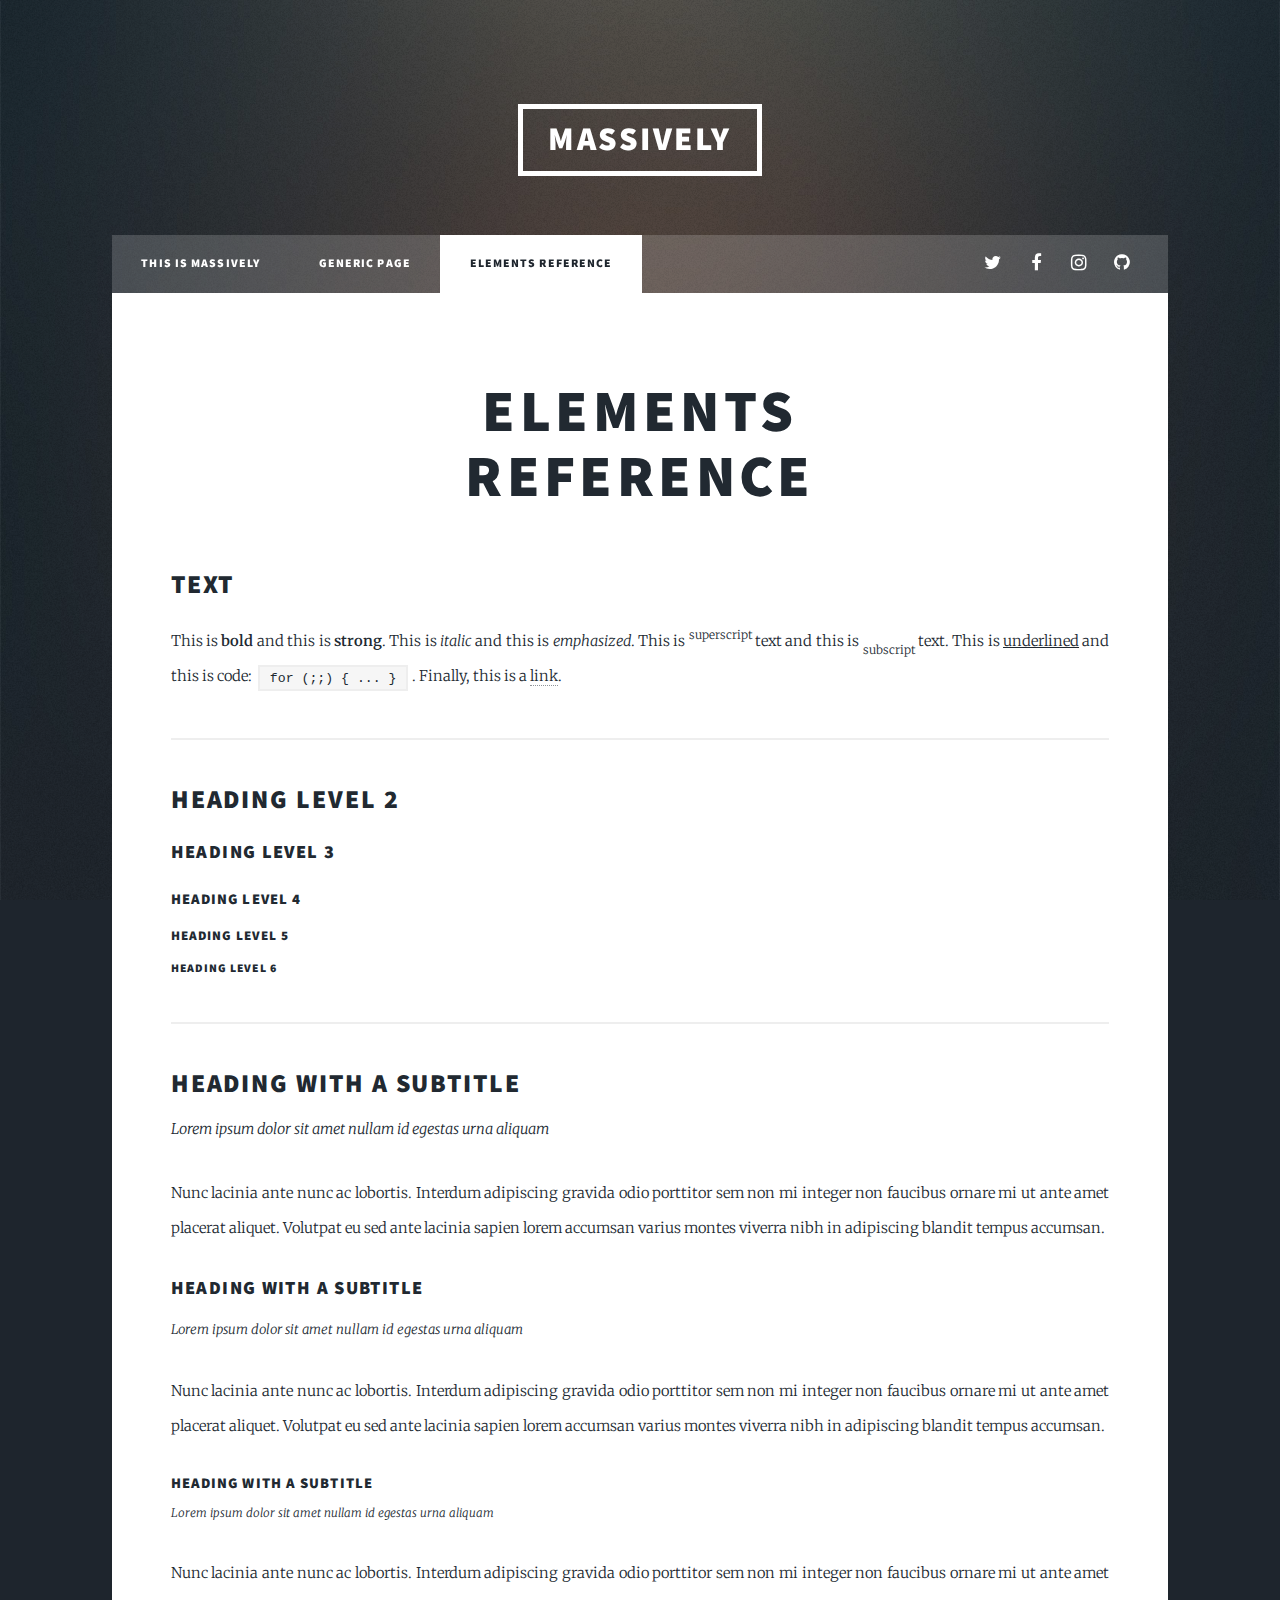
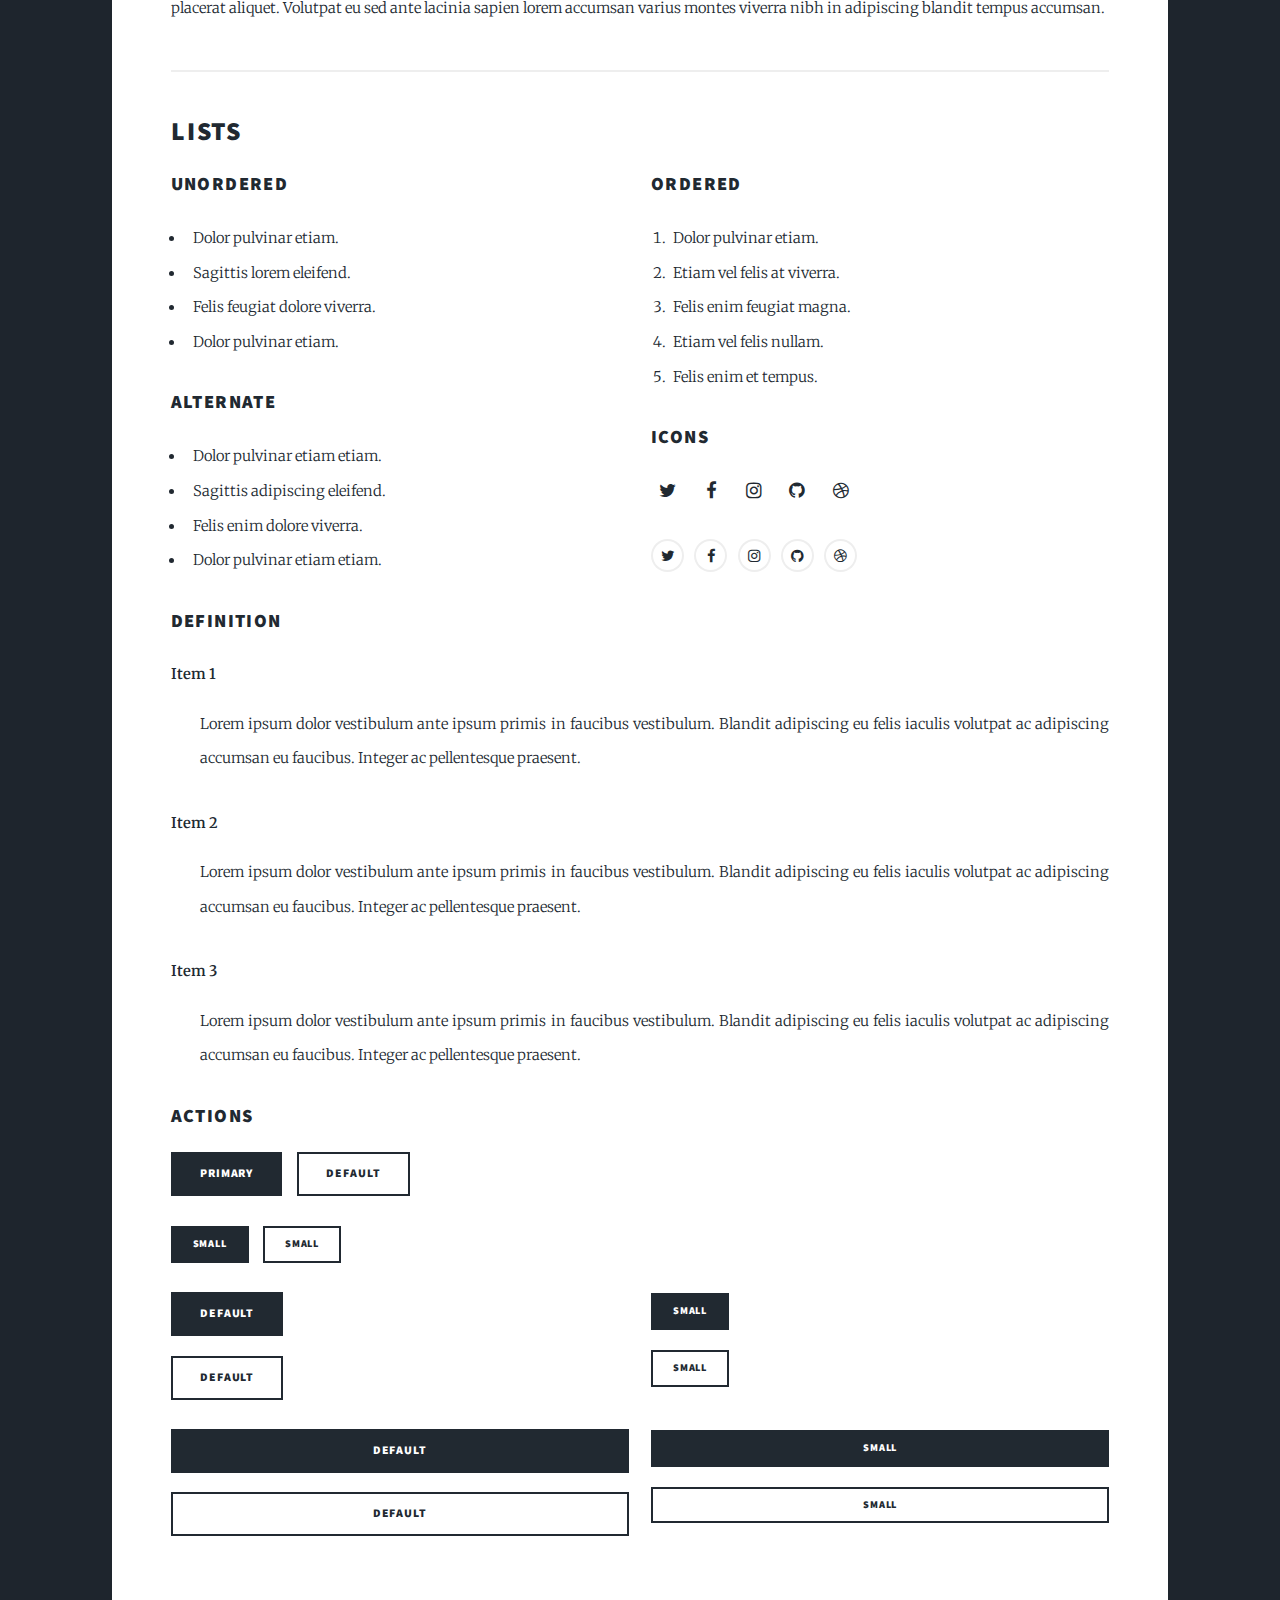
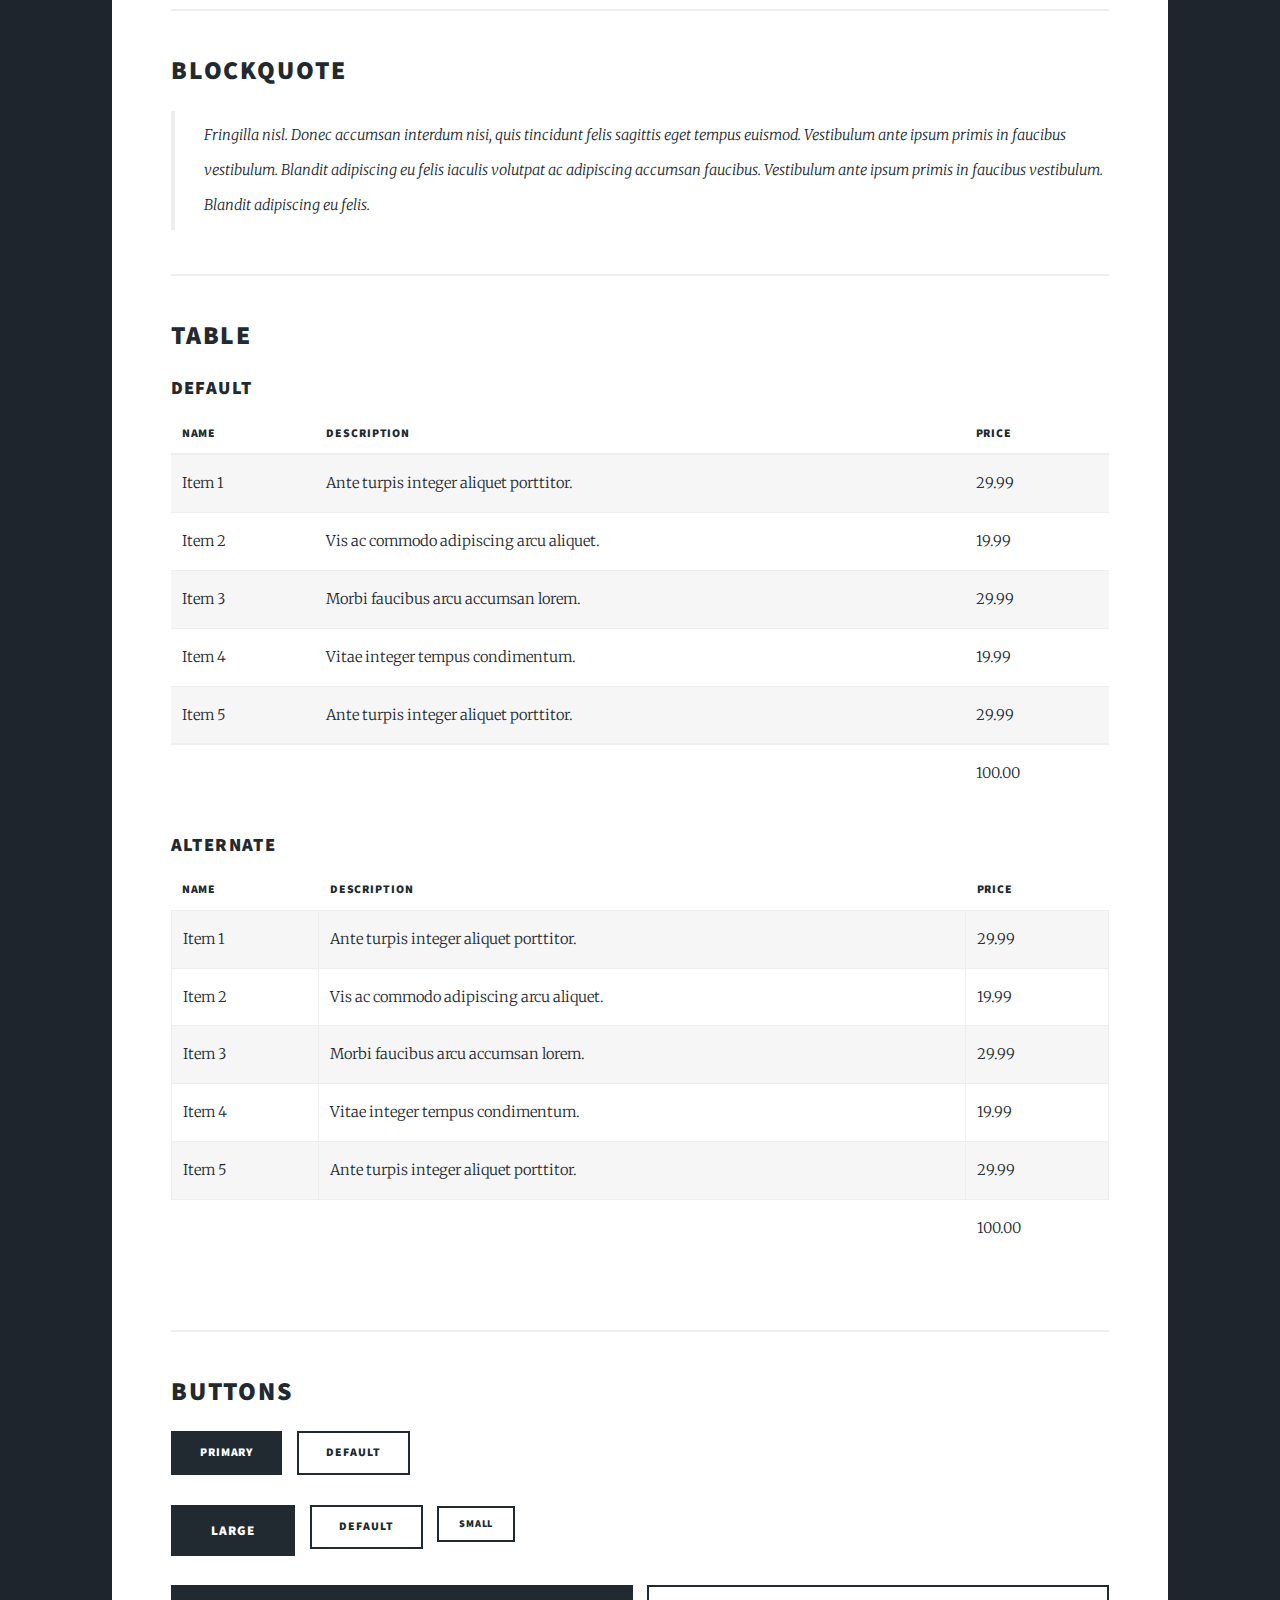
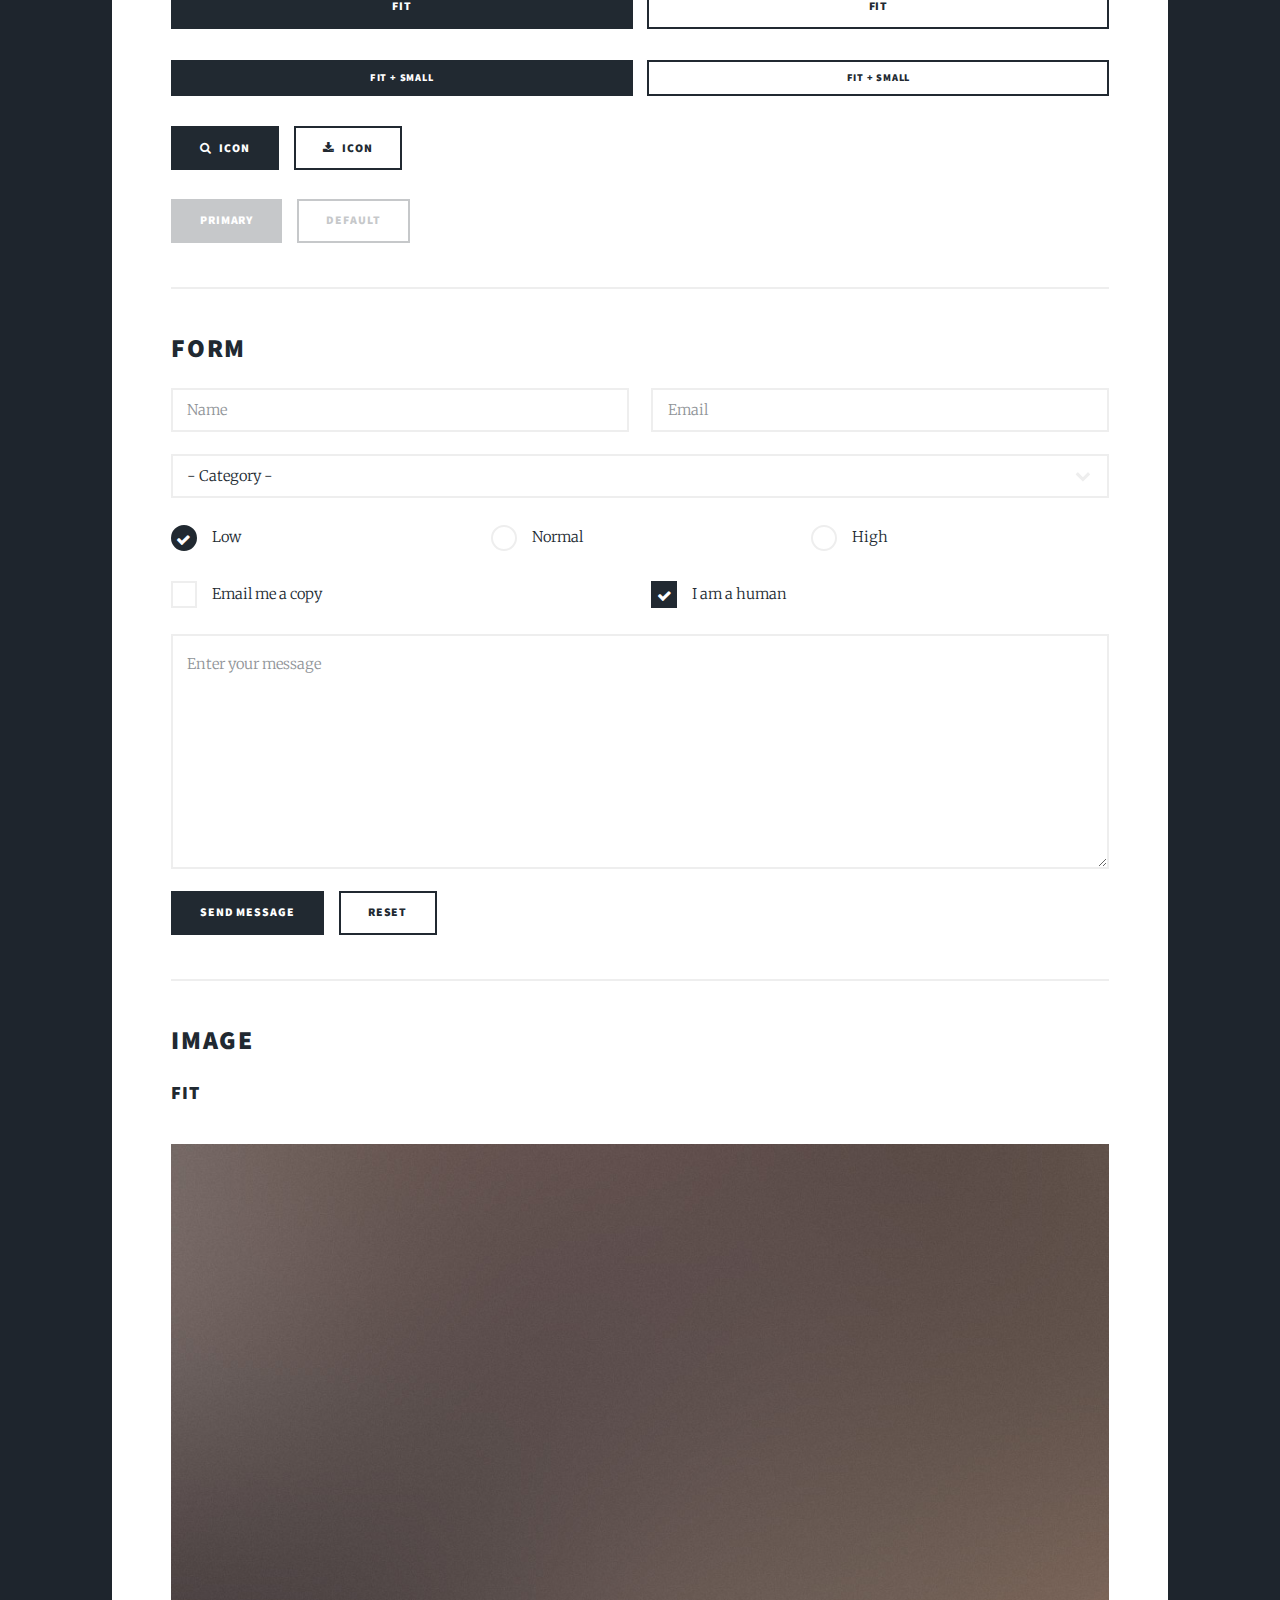
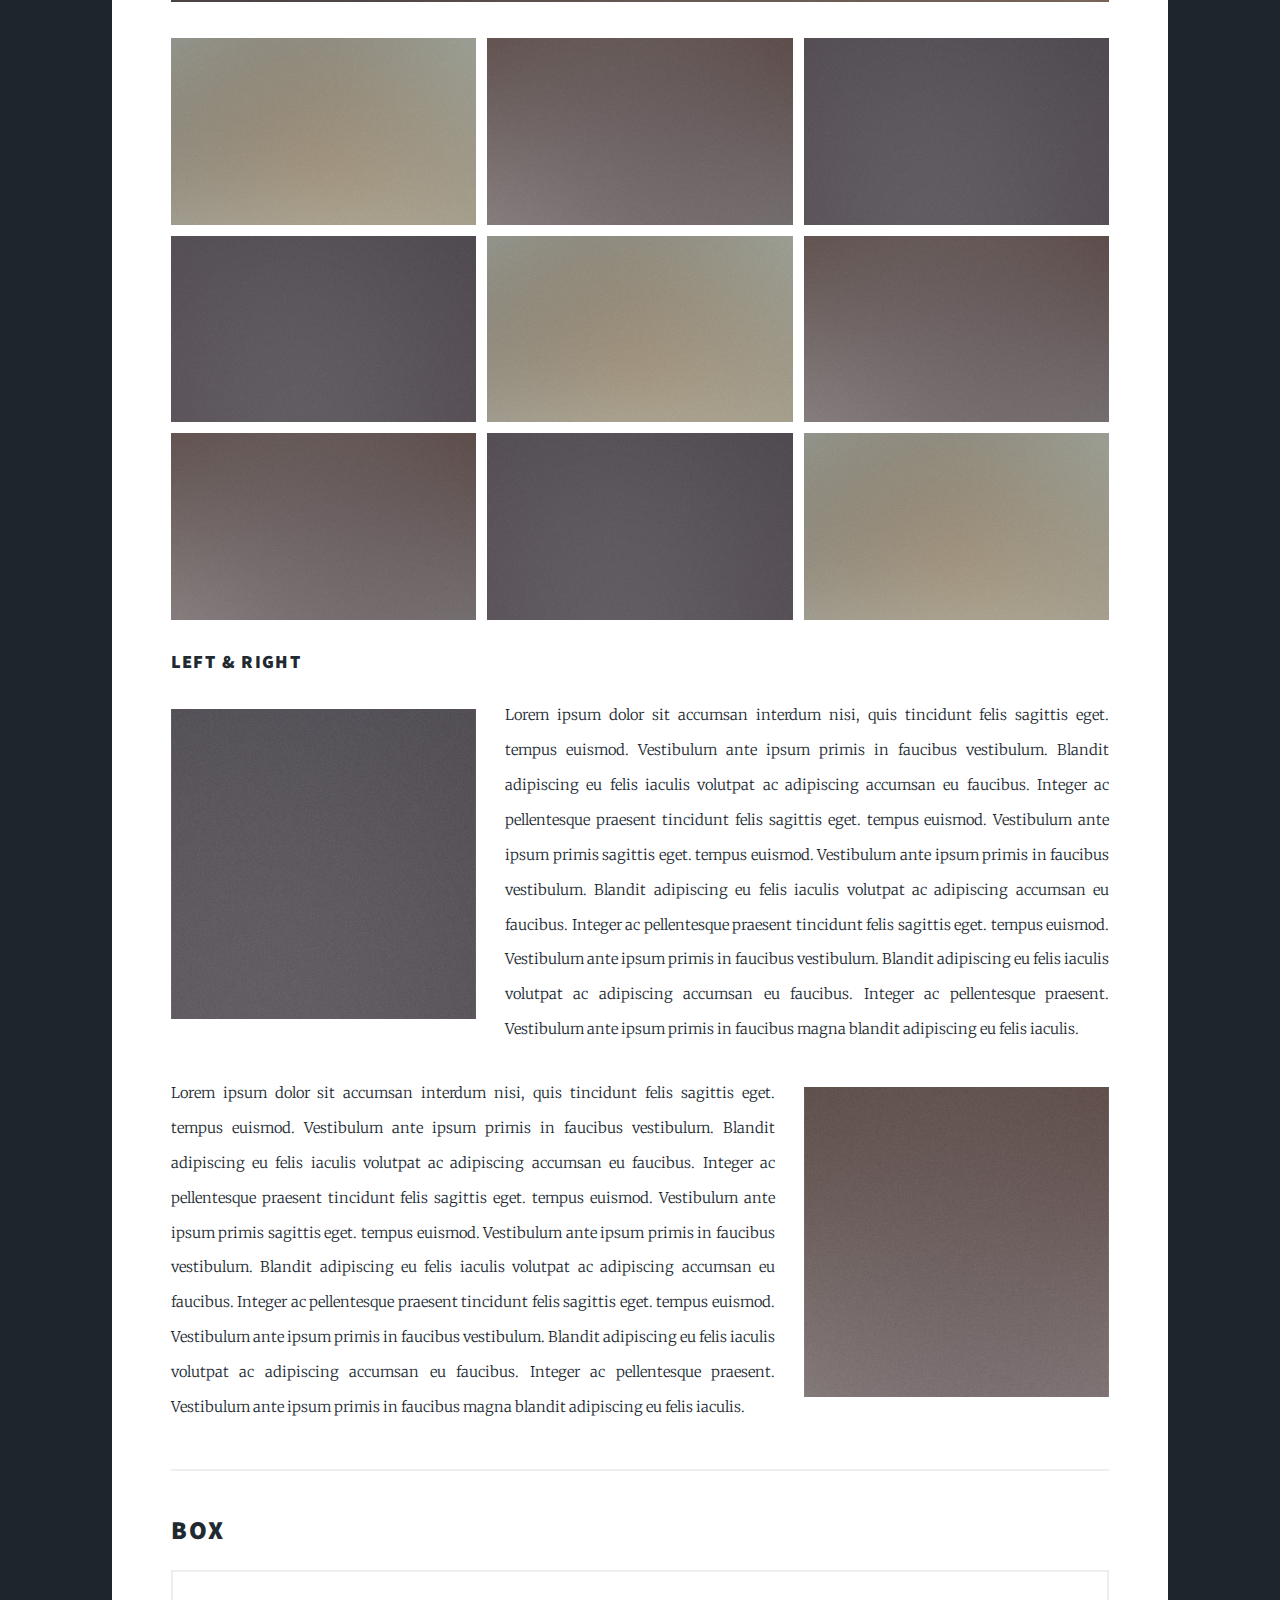
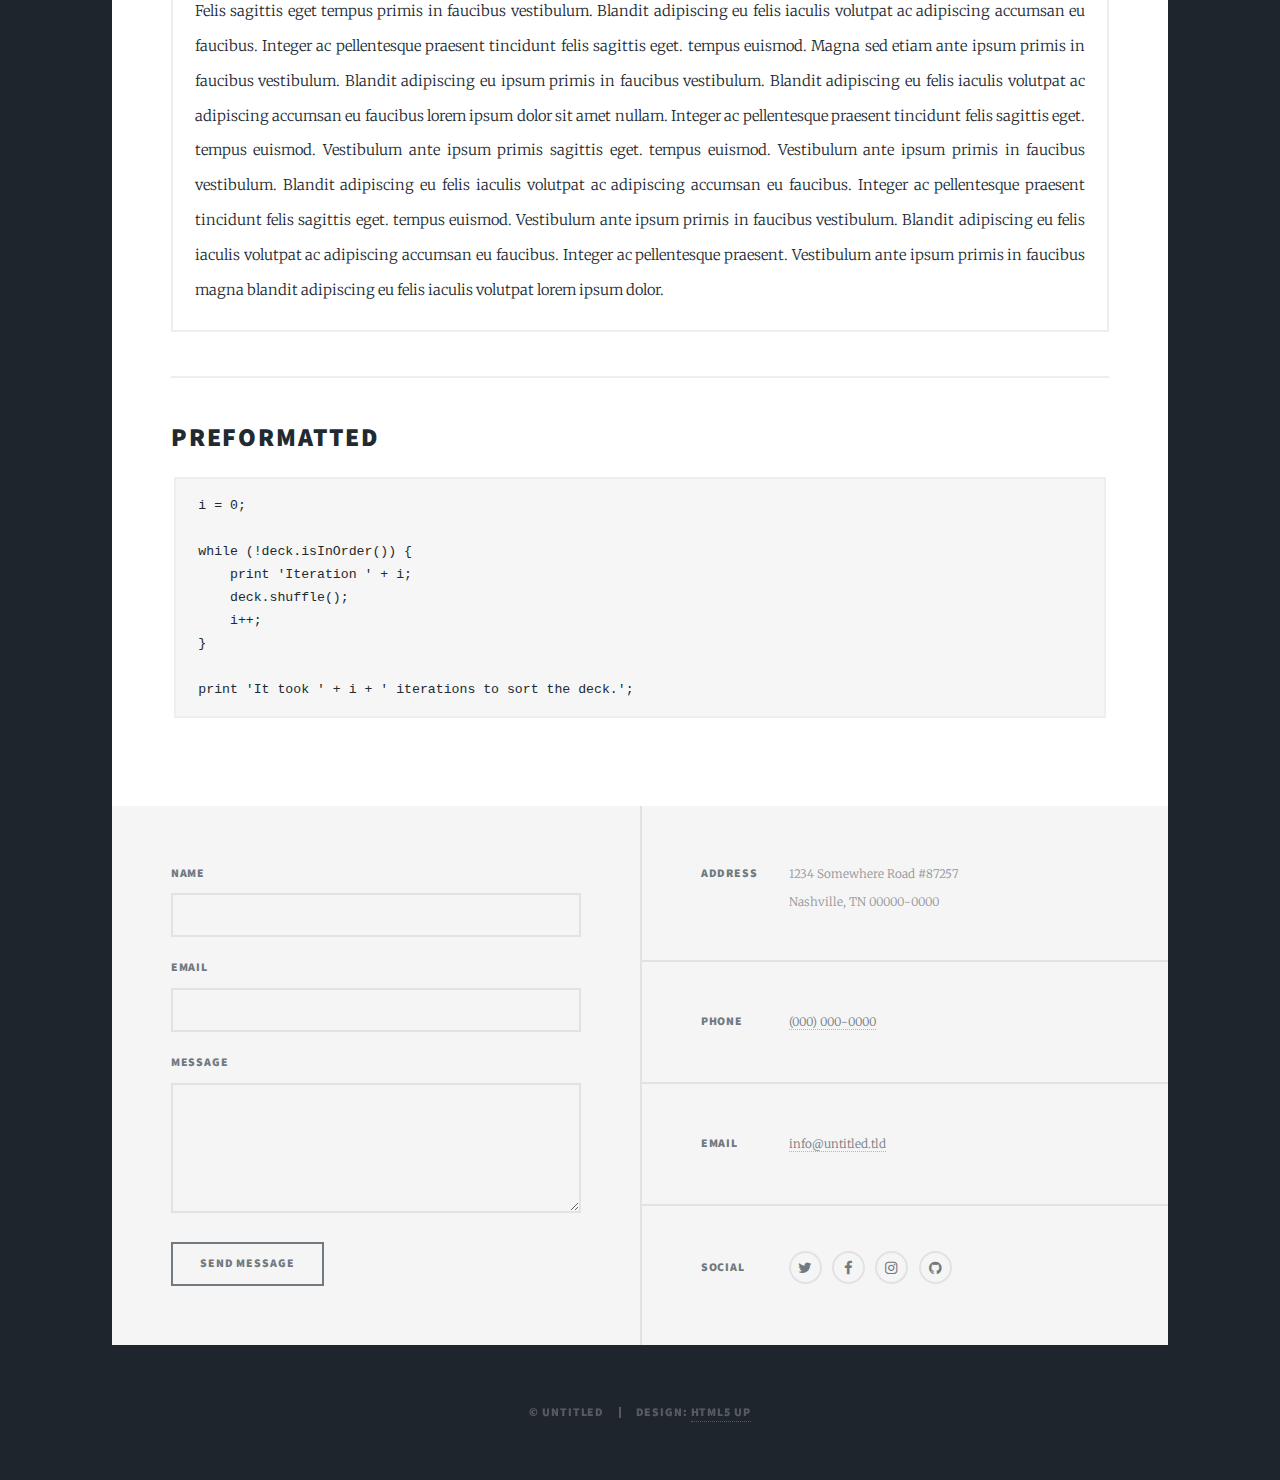
==== elements.html @ 52bbe1c1 "Update elements.html" ====
<!DOCTYPE HTML>
<!--
	Massively by HTML5 UP
	html5up.net | @ajlkn
	Free for personal and commercial use under the CCA 3.0 license (html5up.net/license)
-->
<html>
	<head>
		<title> ELizabeth Yang </title>
		<meta charset="utf-8" />
		<meta name="viewport" content="width=device-width, initial-scale=1, user-scalable=no" />
		<link rel="stylesheet" href="assets/css/main.css" />
		<noscript><link rel="stylesheet" href="assets/css/noscript.css" /></noscript>
	</head>
	<body class="is-preload">

		<!-- Wrapper -->
			<div id="wrapper">

				<!-- Header -->
					<header id="header">
						<a href="index.html" class="logo">Massively</a>
					</header>

				<!-- Nav -->
					<nav id="nav">
						<ul class="links">
							<li><a href="index.html">This is Massively</a></li>
							<li><a href="generic.html">Generic Page</a></li>
							<li class="active"><a href="elements.html">Elements Reference</a></li>
						</ul>
						<ul class="icons">
							<li><a href="#" class="icon fa-twitter"><span class="label">Twitter</span></a></li>
							<li><a href="#" class="icon fa-facebook"><span class="label">Facebook</span></a></li>
							<li><a href="#" class="icon fa-instagram"><span class="label">Instagram</span></a></li>
							<li><a href="#" class="icon fa-github"><span class="label">GitHub</span></a></li>
						</ul>
					</nav>

				<!-- Main -->
					<div id="main">

						<!-- Post -->
							<section class="post">
								<header class="major">
									<h1>Elements<br />
									Reference</h1>
								</header>

								<!-- Text stuff -->
									<h2>Text</h2>
									<p>This is <b>bold</b> and this is <strong>strong</strong>. This is <i>italic</i> and this is <em>emphasized</em>.
									This is <sup>superscript</sup> text and this is <sub>subscript</sub> text.
									This is <u>underlined</u> and this is code: <code>for (;;) { ... }</code>.
									Finally, this is a <a href="#">link</a>.</p>
									<hr />
									<h2>Heading Level 2</h2>
									<h3>Heading Level 3</h3>
									<h4>Heading Level 4</h4>
									<h5>Heading Level 5</h5>
									<h6>Heading Level 6</h6>
									<hr />
									<header>
										<h2>Heading with a Subtitle</h2>
										<p>Lorem ipsum dolor sit amet nullam id egestas urna aliquam</p>
									</header>
									<p>Nunc lacinia ante nunc ac lobortis. Interdum adipiscing gravida odio porttitor sem non mi integer non faucibus ornare mi ut ante amet placerat aliquet. Volutpat eu sed ante lacinia sapien lorem accumsan varius montes viverra nibh in adipiscing blandit tempus accumsan.</p>
									<header>
										<h3>Heading with a Subtitle</h3>
										<p>Lorem ipsum dolor sit amet nullam id egestas urna aliquam</p>
									</header>
									<p>Nunc lacinia ante nunc ac lobortis. Interdum adipiscing gravida odio porttitor sem non mi integer non faucibus ornare mi ut ante amet placerat aliquet. Volutpat eu sed ante lacinia sapien lorem accumsan varius montes viverra nibh in adipiscing blandit tempus accumsan.</p>
									<header>
										<h4>Heading with a Subtitle</h4>
										<p>Lorem ipsum dolor sit amet nullam id egestas urna aliquam</p>
									</header>
									<p>Nunc lacinia ante nunc ac lobortis. Interdum adipiscing gravida odio porttitor sem non mi integer non faucibus ornare mi ut ante amet placerat aliquet. Volutpat eu sed ante lacinia sapien lorem accumsan varius montes viverra nibh in adipiscing blandit tempus accumsan.</p>

									<hr />

								<!-- Lists -->
									<h2>Lists</h2>
									<div class="row">
										<div class="col-6 col-12-small">

											<h3>Unordered</h3>
											<ul>
												<li>Dolor pulvinar etiam.</li>
												<li>Sagittis lorem eleifend.</li>
												<li>Felis feugiat dolore viverra.</li>
												<li>Dolor pulvinar etiam.</li>
											</ul>

											<h3>Alternate</h3>
											<ul class="alt">
												<li>Dolor pulvinar etiam etiam.</li>
												<li>Sagittis adipiscing eleifend.</li>
												<li>Felis enim dolore viverra.</li>
												<li>Dolor pulvinar etiam etiam.</li>
											</ul>

										</div>
										<div class="col-6 col-12-small">

											<h3>Ordered</h3>
											<ol>
												<li>Dolor pulvinar etiam.</li>
												<li>Etiam vel felis at viverra.</li>
												<li>Felis enim feugiat magna.</li>
												<li>Etiam vel felis nullam.</li>
												<li>Felis enim et tempus.</li>
											</ol>

											<h3>Icons</h3>
											<ul class="icons">
												<li><a href="#" class="icon fa-twitter"><span class="label">Twitter</span></a></li>
												<li><a href="#" class="icon fa-facebook"><span class="label">Facebook</span></a></li>
												<li><a href="#" class="icon fa-instagram"><span class="label">Instagram</span></a></li>
												<li><a href="#" class="icon fa-github"><span class="label">Github</span></a></li>
												<li><a href="#" class="icon fa-dribbble"><span class="label">Dribbble</span></a></li>
											</ul>
											<ul class="icons alt">
												<li><a href="#" class="icon alt fa-twitter"><span class="label">Twitter</span></a></li>
												<li><a href="#" class="icon alt fa-facebook"><span class="label">Facebook</span></a></li>
												<li><a href="#" class="icon alt fa-instagram"><span class="label">Instagram</span></a></li>
												<li><a href="#" class="icon alt fa-github"><span class="label">Github</span></a></li>
												<li><a href="#" class="icon alt fa-dribbble"><span class="label">Dribbble</span></a></li>
											</ul>

										</div>
									</div>
									<h3>Definition</h3>
									<dl>
										<dt>Item 1</dt>
										<dd>
											<p>Lorem ipsum dolor vestibulum ante ipsum primis in faucibus vestibulum. Blandit adipiscing eu felis iaculis volutpat ac adipiscing accumsan eu faucibus. Integer ac pellentesque praesent.</p>
										</dd>
										<dt>Item 2</dt>
										<dd>
											<p>Lorem ipsum dolor vestibulum ante ipsum primis in faucibus vestibulum. Blandit adipiscing eu felis iaculis volutpat ac adipiscing accumsan eu faucibus. Integer ac pellentesque praesent.</p>
										</dd>
										<dt>Item 3</dt>
										<dd>
											<p>Lorem ipsum dolor vestibulum ante ipsum primis in faucibus vestibulum. Blandit adipiscing eu felis iaculis volutpat ac adipiscing accumsan eu faucibus. Integer ac pellentesque praesent.</p>
										</dd>
									</dl>

									<h3>Actions</h3>
									<ul class="actions">
										<li><a href="#" class="button primary">Primary</a></li>
										<li><a href="#" class="button">Default</a></li>
									</ul>
									<ul class="actions small">
										<li><a href="#" class="button primary small">Small</a></li>
										<li><a href="#" class="button small">Small</a></li>
									</ul>
									<div class="row">
										<div class="col-6 col-12-small">
											<ul class="actions stacked">
												<li><a href="#" class="button primary">Default</a></li>
												<li><a href="#" class="button">Default</a></li>
											</ul>
										</div>
										<div class="col-6 col-12-small">
											<ul class="actions stacked">
												<li><a href="#" class="button primary small">Small</a></li>
												<li><a href="#" class="button small">Small</a></li>
											</ul>
										</div>
									</div>
									<div class="row">
										<div class="col-6 col-12-small">
											<ul class="actions stacked">
												<li><a href="#" class="button primary fit">Default</a></li>
												<li><a href="#" class="button fit">Default</a></li>
											</ul>
										</div>
										<div class="col-6 col-12-small">
											<ul class="actions stacked">
												<li><a href="#" class="button primary small fit">Small</a></li>
												<li><a href="#" class="button small fit">Small</a></li>
											</ul>
										</div>
									</div>

									<hr />

								<!-- Blockquote -->
									<h2>Blockquote</h2>
									<blockquote>Fringilla nisl. Donec accumsan interdum nisi, quis tincidunt felis sagittis eget tempus euismod. Vestibulum ante ipsum primis in faucibus vestibulum. Blandit adipiscing eu felis iaculis volutpat ac adipiscing accumsan faucibus. Vestibulum ante ipsum primis in faucibus vestibulum. Blandit adipiscing eu felis.</blockquote>

									<hr />

								<!-- Table -->
									<h2>Table</h2>

									<h3>Default</h3>
									<div class="table-wrapper">
										<table>
											<thead>
												<tr>
													<th>Name</th>
													<th>Description</th>
													<th>Price</th>
												</tr>
											</thead>
											<tbody>
												<tr>
													<td>Item 1</td>
													<td>Ante turpis integer aliquet porttitor.</td>
													<td>29.99</td>
												</tr>
												<tr>
													<td>Item 2</td>
													<td>Vis ac commodo adipiscing arcu aliquet.</td>
													<td>19.99</td>
												</tr>
												<tr>
													<td>Item 3</td>
													<td> Morbi faucibus arcu accumsan lorem.</td>
													<td>29.99</td>
												</tr>
												<tr>
													<td>Item 4</td>
													<td>Vitae integer tempus condimentum.</td>
													<td>19.99</td>
												</tr>
												<tr>
													<td>Item 5</td>
													<td>Ante turpis integer aliquet porttitor.</td>
													<td>29.99</td>
												</tr>
											</tbody>
											<tfoot>
												<tr>
													<td colspan="2"></td>
													<td>100.00</td>
												</tr>
											</tfoot>
										</table>
									</div>

									<h3>Alternate</h3>
									<div class="table-wrapper">
										<table class="alt">
											<thead>
												<tr>
													<th>Name</th>
													<th>Description</th>
													<th>Price</th>
												</tr>
											</thead>
											<tbody>
												<tr>
													<td>Item 1</td>
													<td>Ante turpis integer aliquet porttitor.</td>
													<td>29.99</td>
												</tr>
												<tr>
													<td>Item 2</td>
													<td>Vis ac commodo adipiscing arcu aliquet.</td>
													<td>19.99</td>
												</tr>
												<tr>
													<td>Item 3</td>
													<td> Morbi faucibus arcu accumsan lorem.</td>
													<td>29.99</td>
												</tr>
												<tr>
													<td>Item 4</td>
													<td>Vitae integer tempus condimentum.</td>
													<td>19.99</td>
												</tr>
												<tr>
													<td>Item 5</td>
													<td>Ante turpis integer aliquet porttitor.</td>
													<td>29.99</td>
												</tr>
											</tbody>
											<tfoot>
												<tr>
													<td colspan="2"></td>
													<td>100.00</td>
												</tr>
											</tfoot>
										</table>
									</div>

									<hr />

								<!-- Buttons -->
									<h2>Buttons</h2>
									<ul class="actions">
										<li><a href="#" class="button primary">Primary</a></li>
										<li><a href="#" class="button">Default</a></li>
									</ul>
									<ul class="actions">
										<li><a href="#" class="button primary large">Large</a></li>
										<li><a href="#" class="button">Default</a></li>
										<li><a href="#" class="button small">Small</a></li>
									</ul>
									<ul class="actions fit">
										<li><a href="#" class="button primary fit">Fit</a></li>
										<li><a href="#" class="button fit">Fit</a></li>
									</ul>
									<ul class="actions fit small">
										<li><a href="#" class="button primary fit small">Fit + Small</a></li>
										<li><a href="#" class="button fit small">Fit + Small</a></li>
									</ul>
									<ul class="actions">
										<li><a href="#" class="button primary icon fa-search">Icon</a></li>
										<li><a href="#" class="button icon fa-download">Icon</a></li>
									</ul>
									<ul class="actions">
										<li><span class="button primary disabled">Primary</span></li>
										<li><span class="button disabled">Default</span></li>
									</ul>

									<hr />

								<!-- Form -->
									<h2>Form</h2>

									<form method="post" action="#">
										<div class="row gtr-uniform">
											<div class="col-6 col-12-xsmall">
												<input type="text" name="demo-name" id="demo-name" value="" placeholder="Name" />
											</div>
											<div class="col-6 col-12-xsmall">
												<input type="email" name="demo-email" id="demo-email" value="" placeholder="Email" />
											</div>
											<!-- Break -->
											<div class="col-12">
												<select name="demo-category" id="demo-category">
													<option value="">- Category -</option>
													<option value="1">Manufacturing</option>
													<option value="1">Shipping</option>
													<option value="1">Administration</option>
													<option value="1">Human Resources</option>
												</select>
											</div>
											<!-- Break -->
											<div class="col-4 col-12-small">
												<input type="radio" id="demo-priority-low" name="demo-priority" checked>
												<label for="demo-priority-low">Low</label>
											</div>
											<div class="col-4 col-12-small">
												<input type="radio" id="demo-priority-normal" name="demo-priority">
												<label for="demo-priority-normal">Normal</label>
											</div>
											<div class="col-4 col-12-small">
												<input type="radio" id="demo-priority-high" name="demo-priority">
												<label for="demo-priority-high">High</label>
											</div>
											<!-- Break -->
											<div class="col-6 col-12-small">
												<input type="checkbox" id="demo-copy" name="demo-copy">
												<label for="demo-copy">Email me a copy</label>
											</div>
											<div class="col-6 col-12-small">
												<input type="checkbox" id="demo-human" name="demo-human" checked>
												<label for="demo-human">I am a human</label>
											</div>
											<!-- Break -->
											<div class="col-12">
												<textarea name="demo-message" id="demo-message" placeholder="Enter your message" rows="6"></textarea>
											</div>
											<!-- Break -->
											<div class="col-12">
												<ul class="actions">
													<li><input type="submit" value="Send Message" class="primary" /></li>
													<li><input type="reset" value="Reset" /></li>
												</ul>
											</div>
										</div>
									</form>

									<hr />

								<!-- Image -->
									<h2>Image</h2>

									<h3>Fit</h3>
									<span class="image fit"><img src="images/pic01.jpg" alt="" /></span>
									<div class="box alt">
										<div class="row gtr-50 gtr-uniform">
											<div class="col-4"><span class="image fit"><img src="images/pic02.jpg" alt="" /></span></div>
											<div class="col-4"><span class="image fit"><img src="images/pic03.jpg" alt="" /></span></div>
											<div class="col-4"><span class="image fit"><img src="images/pic04.jpg" alt="" /></span></div>
											<!-- Break -->
											<div class="col-4"><span class="image fit"><img src="images/pic04.jpg" alt="" /></span></div>
											<div class="col-4"><span class="image fit"><img src="images/pic02.jpg" alt="" /></span></div>
											<div class="col-4"><span class="image fit"><img src="images/pic03.jpg" alt="" /></span></div>
											<!-- Break -->
											<div class="col-4"><span class="image fit"><img src="images/pic03.jpg" alt="" /></span></div>
											<div class="col-4"><span class="image fit"><img src="images/pic04.jpg" alt="" /></span></div>
											<div class="col-4"><span class="image fit"><img src="images/pic02.jpg" alt="" /></span></div>
										</div>
									</div>

									<h3>Left &amp; Right</h3>
									<p><span class="image left"><img src="images/pic08.jpg" alt="" /></span>Lorem ipsum dolor sit accumsan interdum nisi, quis tincidunt felis sagittis eget. tempus euismod. Vestibulum ante ipsum primis in faucibus vestibulum. Blandit adipiscing eu felis iaculis volutpat ac adipiscing accumsan eu faucibus. Integer ac pellentesque praesent tincidunt felis sagittis eget. tempus euismod. Vestibulum ante ipsum primis sagittis eget. tempus euismod. Vestibulum ante ipsum primis in faucibus vestibulum. Blandit adipiscing eu felis iaculis volutpat ac adipiscing accumsan eu faucibus. Integer ac pellentesque praesent tincidunt felis sagittis eget. tempus euismod. Vestibulum ante ipsum primis in faucibus vestibulum. Blandit adipiscing eu felis iaculis volutpat ac adipiscing accumsan eu faucibus. Integer ac pellentesque praesent. Vestibulum ante ipsum primis in faucibus magna blandit adipiscing eu felis iaculis.</p>
									<p><span class="image right"><img src="images/pic09.jpg" alt="" /></span>Lorem ipsum dolor sit accumsan interdum nisi, quis tincidunt felis sagittis eget. tempus euismod. Vestibulum ante ipsum primis in faucibus vestibulum. Blandit adipiscing eu felis iaculis volutpat ac adipiscing accumsan eu faucibus. Integer ac pellentesque praesent tincidunt felis sagittis eget. tempus euismod. Vestibulum ante ipsum primis sagittis eget. tempus euismod. Vestibulum ante ipsum primis in faucibus vestibulum. Blandit adipiscing eu felis iaculis volutpat ac adipiscing accumsan eu faucibus. Integer ac pellentesque praesent tincidunt felis sagittis eget. tempus euismod. Vestibulum ante ipsum primis in faucibus vestibulum. Blandit adipiscing eu felis iaculis volutpat ac adipiscing accumsan eu faucibus. Integer ac pellentesque praesent. Vestibulum ante ipsum primis in faucibus magna blandit adipiscing eu felis iaculis.</p>

									<hr />

								<!-- Box -->
									<h2>Box</h2>
									<div class="box">
										<p>Felis sagittis eget tempus primis in faucibus vestibulum. Blandit adipiscing eu felis iaculis volutpat ac adipiscing accumsan eu faucibus. Integer ac pellentesque praesent tincidunt felis sagittis eget. tempus euismod. Magna sed etiam ante ipsum primis in faucibus vestibulum. Blandit adipiscing eu ipsum primis in faucibus vestibulum. Blandit adipiscing eu felis iaculis volutpat ac adipiscing accumsan eu faucibus lorem ipsum dolor sit amet nullam. Integer ac pellentesque praesent tincidunt felis sagittis eget. tempus euismod. Vestibulum ante ipsum primis sagittis eget. tempus euismod. Vestibulum ante ipsum primis in faucibus vestibulum. Blandit adipiscing eu felis iaculis volutpat ac adipiscing accumsan eu faucibus. Integer ac pellentesque praesent tincidunt felis sagittis eget. tempus euismod. Vestibulum ante ipsum primis in faucibus vestibulum. Blandit adipiscing eu felis iaculis volutpat ac adipiscing accumsan eu faucibus. Integer ac pellentesque praesent. Vestibulum ante ipsum primis in faucibus magna blandit adipiscing eu felis iaculis volutpat lorem ipsum dolor.</p>
									</div>

									<hr />

								<!-- Preformatted Code -->
									<h2>Preformatted</h2>
									<pre><code>i = 0;

while (!deck.isInOrder()) {
    print 'Iteration ' + i;
    deck.shuffle();
    i++;
}

print 'It took ' + i + ' iterations to sort the deck.';
</code></pre>

							</section>

					</div>

				<!-- Footer -->
					<footer id="footer">
						<section>
							<form method="post" action="#">
								<div class="fields">
									<div class="field">
										<label for="name">Name</label>
										<input type="text" name="name" id="name" />
									</div>
									<div class="field">
										<label for="email">Email</label>
										<input type="text" name="email" id="email" />
									</div>
									<div class="field">
										<label for="message">Message</label>
										<textarea name="message" id="message" rows="3"></textarea>
									</div>
								</div>
								<ul class="actions">
									<li><input type="submit" value="Send Message" /></li>
								</ul>
							</form>
						</section>
						<section class="split contact">
							<section class="alt">
								<h3>Address</h3>
								<p>1234 Somewhere Road #87257<br />
								Nashville, TN 00000-0000</p>
							</section>
							<section>
								<h3>Phone</h3>
								<p><a href="#">(000) 000-0000</a></p>
							</section>
							<section>
								<h3>Email</h3>
								<p><a href="#">info@untitled.tld</a></p>
							</section>
							<section>
								<h3>Social</h3>
								<ul class="icons alt">
									<li><a href="#" class="icon alt fa-twitter"><span class="label">Twitter</span></a></li>
									<li><a href="#" class="icon alt fa-facebook"><span class="label">Facebook</span></a></li>
									<li><a href="#" class="icon alt fa-instagram"><span class="label">Instagram</span></a></li>
									<li><a href="#" class="icon alt fa-github"><span class="label">GitHub</span></a></li>
								</ul>
							</section>
						</section>
					</footer>

				<!-- Copyright -->
					<div id="copyright">
						<ul><li>&copy; Untitled</li><li>Design: <a href="https://html5up.net">HTML5 UP</a></li></ul>
					</div>

			</div>

		<!-- Scripts -->
			<script src="assets/js/jquery.min.js"></script>
			<script src="assets/js/jquery.scrollex.min.js"></script>
			<script src="assets/js/jquery.scrolly.min.js"></script>
			<script src="assets/js/browser.min.js"></script>
			<script src="assets/js/breakpoints.min.js"></script>
			<script src="assets/js/util.js"></script>
			<script src="assets/js/main.js"></script>

	</body>
</html>
---- assets/css/main.css ----
@import url(font-awesome.min.css);
@import url("https://fonts.googleapis.com/css?family=Merriweather:300,700,300italic,700italic|Source+Sans+Pro:900");

/*
	Massively by HTML5 UP
	html5up.net | @ajlkn
	Free for personal and commercial use under the CCA 3.0 license (html5up.net/license)
*/

html, body, div, span, applet, object,
iframe, h1, h2, h3, h4, h5, h6, p, blockquote,
pre, a, abbr, acronym, address, big, cite,
code, del, dfn, em, img, ins, kbd, q, s, samp,
small, strike, strong, sub, sup, tt, var, b,
u, i, center, dl, dt, dd, ol, ul, li, fieldset,
form, label, legend, table, caption, tbody,
tfoot, thead, tr, th, td, article, aside,
canvas, details, embed, figure, figcaption,
footer, header, hgroup, menu, nav, output, ruby,
section, summary, time, mark, audio, video {
	margin: 0;
	padding: 0;
	border: 0;
	font-size: 100%;
	font: inherit;
	vertical-align: baseline;}

article, aside, details, figcaption, figure,
footer, header, hgroup, menu, nav, section {
	display: block;}

body {
	line-height: 1;
}

ol, ul {
	list-style: none;
}

blockquote, q {
	quotes: none;
}

	blockquote:before, blockquote:after, q:before, q:after {
		content: '';
		content: none;
	}

table {
	border-collapse: collapse;
	border-spacing: 0;
}

body {
	-webkit-text-size-adjust: none;
}

mark {
	background-color: transparent;
	color: inherit;
}

input::-moz-focus-inner {
	border: 0;
	padding: 0;
}

input, select, textarea {
	-moz-appearance: none;
	-webkit-appearance: none;
	-ms-appearance: none;
	appearance: none;
}

/* Basic */

	@-ms-viewport {
		width: device-width;
	}

	body {
		-ms-overflow-style: scrollbar;
	}

	@media screen and (max-width: 480px) {

		html, body {
			min-width: 320px;
		}

	}

	html {
		box-sizing: border-box;
	}

	*, *:before, *:after {
		box-sizing: inherit;
	}

	body {
		background-color: #1e252d;
	}

		body.is-preload *, body.is-preload *:before, body.is-preload *:after {
			-moz-animation: none !important;
			-webkit-animation: none !important;
			-ms-animation: none !important;
			animation: none !important;
			-moz-transition: none !important;
			-webkit-transition: none !important;
			-ms-transition: none !important;
			transition: none !important;
		}

/* Type */

	html {
		font-size: 16pt;
	}

		@media screen and (max-width: 1680px) {

			html {
				font-size: 12pt;
			}

		}

		@media screen and (max-width: 1280px) {

			html {
				font-size: 11pt;
			}

		}

		@media screen and (max-width: 360px) {

			html {
				font-size: 10pt;
			}

		}

	body {
		color: #212931;
	}

	body, input, select, textarea {
		font-family: "Merriweather", Georgia, serif;
		font-weight: 300;
		font-size: 1rem;
		line-height: 2.375;
	}

	a {
		-moz-transition: color 0.2s ease-in-out, background-color 0.2s ease-in-out, border-color 0.2s ease-in-out, box-shadow 0.2s ease-in-out;
		-webkit-transition: color 0.2s ease-in-out, background-color 0.2s ease-in-out, border-color 0.2s ease-in-out, box-shadow 0.2s ease-in-out;
		-ms-transition: color 0.2s ease-in-out, background-color 0.2s ease-in-out, border-color 0.2s ease-in-out, box-shadow 0.2s ease-in-out;
		transition: color 0.2s ease-in-out, background-color 0.2s ease-in-out, border-color 0.2s ease-in-out, box-shadow 0.2s ease-in-out;
		border-bottom: dotted 1px;
		text-decoration: none;
	}

		a:hover {
			border-bottom-color: transparent;
		}

	strong, b {
		font-weight: 600;
	}

	em, i {
		font-style: italic;
	}

	p {
		text-align: justify;
		margin: 0 0 2rem 0;
	}

	h1, h2, h3, h4, h5, h6 {
		font-family: "Source Sans Pro", Helvetica, sans-serif;
		font-weight: 900;
		line-height: 1.5;
		letter-spacing: 0.075em;
		text-transform: uppercase;
		margin: 0 0 1rem 0;
	}

		h1 a, h2 a, h3 a, h4 a, h5 a, h6 a {
			border-bottom: 0;
			color: inherit;
			text-decoration: none;
		}

	h1 {
		font-size: 4rem;
		line-height: 1.1;
		margin: 0 0 2rem 0;
	}

	h2 {
		font-size: 1.75rem;
		line-height: 1.3;
		margin: 0 0 1.5rem 0;
	}

	h3 {
		font-size: 1.25rem;
		margin: 0 0 1.5rem 0;
	}

	h4 {
		font-size: 1rem;
	}

	h5 {
		font-size: 0.9rem;
	}

	h6 {
		font-size: 0.8rem;
	}

	sub {
		font-size: 0.8rem;
		position: relative;
		top: 0.5rem;
	}

	sup {
		font-size: 0.8rem;
		position: relative;
		top: -0.5rem;
	}

	blockquote {
		border-left: solid 4px;
		font-style: italic;
		margin: 0 0 2rem 0;
		padding: 0.5rem 0 0.5rem 2rem;
	}

	code {
		border: solid 2px;
		font-family: "Courier New", monospace;
		font-size: 0.9rem;
		margin: 0 0.25rem;
		padding: 0.25rem 0.65rem;
	}

	pre {
		-webkit-overflow-scrolling: touch;
		font-family: "Courier New", monospace;
		font-size: 0.9rem;
		margin: 0 0 2rem 0;
	}

		pre code {
			display: block;
			line-height: 1.75;
			padding: 1rem 1.5rem;
			overflow-x: auto;
		}

	hr {
		border: 0;
		border-bottom: solid 2px;
		margin: 3rem 0;
	}

		hr.major {
			margin: 5rem 0;
		}

	.align-left {
		text-align: left;
	}

	.align-center {
		text-align: center;
	}

	.align-right {
		text-align: right;
	}

	input, select, textarea {
		color: #212931;
	}

	a {
		color: #212931;
		border-bottom-color: rgba(33, 41, 49, 0.5);
	}

		a:hover {
			border-bottom-color: transparent;
			color: #18bfef !important;
		}

	strong, b {
		color: #212931;
	}

	h1, h2, h3, h4, h5, h6 {
		color: #212931;
	}

	blockquote {
		border-left-color: #eeeeee;
	}

	code {
		background: rgba(220, 220, 220, 0.25);
		border-color: #eeeeee;
	}

	hr {
		border-bottom-color: #eeeeee;
	}

/* Row */

	.row {
		display: flex;
		flex-wrap: wrap;
		box-sizing: border-box;
		align-items: stretch;
	}

		.row > * {
			box-sizing: border-box;
		}

		.row.gtr-uniform > * > :last-child {
			margin-bottom: 0;
		}

		.row.aln-left {
			justify-content: flex-start;
		}

		.row.aln-center {
			justify-content: center;
		}

		.row.aln-right {
			justify-content: flex-end;
		}

		.row.aln-top {
			align-items: flex-start;
		}

		.row.aln-middle {
			align-items: center;
		}

		.row.aln-bottom {
			align-items: flex-end;
		}

		.row > .imp {
			order: -1;
		}

		.row > .col-1 {
			width: 8.3333333333%;
		}

		.row > .off-1 {
			margin-left: 8.3333333333%;
		}

		.row > .col-2 {
			width: 16.6666666667%;
		}

		.row > .off-2 {
			margin-left: 16.6666666667%;
		}

		.row > .col-3 {
			width: 25%;
		}

		.row > .off-3 {
			margin-left: 25%;
		}

		.row > .col-4 {
			width: 33.3333333333%;
		}

		.row > .off-4 {
			margin-left: 33.3333333333%;
		}

		.row > .col-5 {
			width: 41.6666666667%;
		}

		.row > .off-5 {
			margin-left: 41.6666666667%;
		}

		.row > .col-6 {
			width: 50%;
		}

		.row > .off-6 {
			margin-left: 50%;
		}

		.row > .col-7 {
			width: 58.3333333333%;
		}

		.row > .off-7 {
			margin-left: 58.3333333333%;
		}

		.row > .col-8 {
			width: 66.6666666667%;
		}

		.row > .off-8 {
			margin-left: 66.6666666667%;
		}

		.row > .col-9 {
			width: 75%;
		}

		.row > .off-9 {
			margin-left: 75%;
		}

		.row > .col-10 {
			width: 83.3333333333%;
		}

		.row > .off-10 {
			margin-left: 83.3333333333%;
		}

		.row > .col-11 {
			width: 91.6666666667%;
		}

		.row > .off-11 {
			margin-left: 91.6666666667%;
		}

		.row > .col-12 {
			width: 100%;
		}

		.row > .off-12 {
			margin-left: 100%;
		}

		.row.gtr-0 {
			margin-top: 0;
			margin-left: 0rem;
		}

			.row.gtr-0 > * {
				padding: 0 0 0 0rem;
			}

			.row.gtr-0.gtr-uniform {
				margin-top: 0rem;
			}

				.row.gtr-0.gtr-uniform > * {
					padding-top: 0rem;
				}

		.row.gtr-25 {
			margin-top: 0;
			margin-left: -0.375rem;
		}

			.row.gtr-25 > * {
				padding: 0 0 0 0.375rem;
			}

			.row.gtr-25.gtr-uniform {
				margin-top: -0.375rem;
			}

				.row.gtr-25.gtr-uniform > * {
					padding-top: 0.375rem;
				}

		.row.gtr-50 {
			margin-top: 0;
			margin-left: -0.75rem;
		}

			.row.gtr-50 > * {
				padding: 0 0 0 0.75rem;
			}

			.row.gtr-50.gtr-uniform {
				margin-top: -0.75rem;
			}

				.row.gtr-50.gtr-uniform > * {
					padding-top: 0.75rem;
				}

		.row {
			margin-top: 0;
			margin-left: -1.5rem;
		}

			.row > * {
				padding: 0 0 0 1.5rem;
			}

			.row.gtr-uniform {
				margin-top: -1.5rem;
			}

				.row.gtr-uniform > * {
					padding-top: 1.5rem;
				}

		.row.gtr-150 {
			margin-top: 0;
			margin-left: -2.25rem;
		}

			.row.gtr-150 > * {
				padding: 0 0 0 2.25rem;
			}

			.row.gtr-150.gtr-uniform {
				margin-top: -2.25rem;
			}

				.row.gtr-150.gtr-uniform > * {
					padding-top: 2.25rem;
				}

		.row.gtr-200 {
			margin-top: 0;
			margin-left: -3rem;
		}

			.row.gtr-200 > * {
				padding: 0 0 0 3rem;
			}

			.row.gtr-200.gtr-uniform {
				margin-top: -3rem;
			}

				.row.gtr-200.gtr-uniform > * {
					padding-top: 3rem;
				}

		@media screen and (max-width: 1680px) {

			.row {
				display: flex;
				flex-wrap: wrap;
				box-sizing: border-box;
				align-items: stretch;
			}

				.row > * {
					box-sizing: border-box;
				}

				.row.gtr-uniform > * > :last-child {
					margin-bottom: 0;
				}

				.row.aln-left {
					justify-content: flex-start;
				}

				.row.aln-center {
					justify-content: center;
				}

				.row.aln-right {
					justify-content: flex-end;
				}

				.row.aln-top {
					align-items: flex-start;
				}

				.row.aln-middle {
					align-items: center;
				}

				.row.aln-bottom {
					align-items: flex-end;
				}

				.row > .imp-xlarge {
					order: -1;
				}

				.row > .col-1-xlarge {
					width: 8.3333333333%;
				}

				.row > .off-1-xlarge {
					margin-left: 8.3333333333%;
				}

				.row > .col-2-xlarge {
					width: 16.6666666667%;
				}

				.row > .off-2-xlarge {
					margin-left: 16.6666666667%;
				}

				.row > .col-3-xlarge {
					width: 25%;
				}

				.row > .off-3-xlarge {
					margin-left: 25%;
				}

				.row > .col-4-xlarge {
					width: 33.3333333333%;
				}

				.row > .off-4-xlarge {
					margin-left: 33.3333333333%;
				}

				.row > .col-5-xlarge {
					width: 41.6666666667%;
				}

				.row > .off-5-xlarge {
					margin-left: 41.6666666667%;
				}

				.row > .col-6-xlarge {
					width: 50%;
				}

				.row > .off-6-xlarge {
					margin-left: 50%;
				}

				.row > .col-7-xlarge {
					width: 58.3333333333%;
				}

				.row > .off-7-xlarge {
					margin-left: 58.3333333333%;
				}

				.row > .col-8-xlarge {
					width: 66.6666666667%;
				}

				.row > .off-8-xlarge {
					margin-left: 66.6666666667%;
				}

				.row > .col-9-xlarge {
					width: 75%;
				}

				.row > .off-9-xlarge {
					margin-left: 75%;
				}

				.row > .col-10-xlarge {
					width: 83.3333333333%;
				}

				.row > .off-10-xlarge {
					margin-left: 83.3333333333%;
				}

				.row > .col-11-xlarge {
					width: 91.6666666667%;
				}

				.row > .off-11-xlarge {
					margin-left: 91.6666666667%;
				}

				.row > .col-12-xlarge {
					width: 100%;
				}

				.row > .off-12-xlarge {
					margin-left: 100%;
				}

				.row.gtr-0 {
					margin-top: 0;
					margin-left: 0rem;
				}

					.row.gtr-0 > * {
						padding: 0 0 0 0rem;
					}

					.row.gtr-0.gtr-uniform {
						margin-top: 0rem;
					}

						.row.gtr-0.gtr-uniform > * {
							padding-top: 0rem;
						}

				.row.gtr-25 {
					margin-top: 0;
					margin-left: -0.375rem;
				}

					.row.gtr-25 > * {
						padding: 0 0 0 0.375rem;
					}

					.row.gtr-25.gtr-uniform {
						margin-top: -0.375rem;
					}

						.row.gtr-25.gtr-uniform > * {
							padding-top: 0.375rem;
						}

				.row.gtr-50 {
					margin-top: 0;
					margin-left: -0.75rem;
				}

					.row.gtr-50 > * {
						padding: 0 0 0 0.75rem;
					}

					.row.gtr-50.gtr-uniform {
						margin-top: -0.75rem;
					}

						.row.gtr-50.gtr-uniform > * {
							padding-top: 0.75rem;
						}

				.row {
					margin-top: 0;
					margin-left: -1.5rem;
				}

					.row > * {
						padding: 0 0 0 1.5rem;
					}

					.row.gtr-uniform {
						margin-top: -1.5rem;
					}

						.row.gtr-uniform > * {
							padding-top: 1.5rem;
						}

				.row.gtr-150 {
					margin-top: 0;
					margin-left: -2.25rem;
				}

					.row.gtr-150 > * {
						padding: 0 0 0 2.25rem;
					}

					.row.gtr-150.gtr-uniform {
						margin-top: -2.25rem;
					}

						.row.gtr-150.gtr-uniform > * {
							padding-top: 2.25rem;
						}

				.row.gtr-200 {
					margin-top: 0;
					margin-left: -3rem;
				}

					.row.gtr-200 > * {
						padding: 0 0 0 3rem;
					}

					.row.gtr-200.gtr-uniform {
						margin-top: -3rem;
					}

						.row.gtr-200.gtr-uniform > * {
							padding-top: 3rem;
						}

		}

		@media screen and (max-width: 1280px) {

			.row {
				display: flex;
				flex-wrap: wrap;
				box-sizing: border-box;
				align-items: stretch;
			}

				.row > * {
					box-sizing: border-box;
				}

				.row.gtr-uniform > * > :last-child {
					margin-bottom: 0;
				}

				.row.aln-left {
					justify-content: flex-start;
				}

				.row.aln-center {
					justify-content: center;
				}

				.row.aln-right {
					justify-content: flex-end;
				}

				.row.aln-top {
					align-items: flex-start;
				}

				.row.aln-middle {
					align-items: center;
				}

				.row.aln-bottom {
					align-items: flex-end;
				}

				.row > .imp-large {
					order: -1;
				}

				.row > .col-1-large {
					width: 8.3333333333%;
				}

				.row > .off-1-large {
					margin-left: 8.3333333333%;
				}

				.row > .col-2-large {
					width: 16.6666666667%;
				}

				.row > .off-2-large {
					margin-left: 16.6666666667%;
				}

				.row > .col-3-large {
					width: 25%;
				}

				.row > .off-3-large {
					margin-left: 25%;
				}

				.row > .col-4-large {
					width: 33.3333333333%;
				}

				.row > .off-4-large {
					margin-left: 33.3333333333%;
				}

				.row > .col-5-large {
					width: 41.6666666667%;
				}

				.row > .off-5-large {
					margin-left: 41.6666666667%;
				}

				.row > .col-6-large {
					width: 50%;
				}

				.row > .off-6-large {
					margin-left: 50%;
				}

				.row > .col-7-large {
					width: 58.3333333333%;
				}

				.row > .off-7-large {
					margin-left: 58.3333333333%;
				}

				.row > .col-8-large {
					width: 66.6666666667%;
				}

				.row > .off-8-large {
					margin-left: 66.6666666667%;
				}

				.row > .col-9-large {
					width: 75%;
				}

				.row > .off-9-large {
					margin-left: 75%;
				}

				.row > .col-10-large {
					width: 83.3333333333%;
				}

				.row > .off-10-large {
					margin-left: 83.3333333333%;
				}

				.row > .col-11-large {
					width: 91.6666666667%;
				}

				.row > .off-11-large {
					margin-left: 91.6666666667%;
				}

				.row > .col-12-large {
					width: 100%;
				}

				.row > .off-12-large {
					margin-left: 100%;
				}

				.row.gtr-0 {
					margin-top: 0;
					margin-left: 0rem;
				}

					.row.gtr-0 > * {
						padding: 0 0 0 0rem;
					}

					.row.gtr-0.gtr-uniform {
						margin-top: 0rem;
					}

						.row.gtr-0.gtr-uniform > * {
							padding-top: 0rem;
						}

				.row.gtr-25 {
					margin-top: 0;
					margin-left: -0.375rem;
				}

					.row.gtr-25 > * {
						padding: 0 0 0 0.375rem;
					}

					.row.gtr-25.gtr-uniform {
						margin-top: -0.375rem;
					}

						.row.gtr-25.gtr-uniform > * {
							padding-top: 0.375rem;
						}

				.row.gtr-50 {
					margin-top: 0;
					margin-left: -0.75rem;
				}

					.row.gtr-50 > * {
						padding: 0 0 0 0.75rem;
					}

					.row.gtr-50.gtr-uniform {
						margin-top: -0.75rem;
					}

						.row.gtr-50.gtr-uniform > * {
							padding-top: 0.75rem;
						}

				.row {
					margin-top: 0;
					margin-left: -1.5rem;
				}

					.row > * {
						padding: 0 0 0 1.5rem;
					}

					.row.gtr-uniform {
						margin-top: -1.5rem;
					}

						.row.gtr-uniform > * {
							padding-top: 1.5rem;
						}

				.row.gtr-150 {
					margin-top: 0;
					margin-left: -2.25rem;
				}

					.row.gtr-150 > * {
						padding: 0 0 0 2.25rem;
					}

					.row.gtr-150.gtr-uniform {
						margin-top: -2.25rem;
					}

						.row.gtr-150.gtr-uniform > * {
							padding-top: 2.25rem;
						}

				.row.gtr-200 {
					margin-top: 0;
					margin-left: -3rem;
				}

					.row.gtr-200 > * {
						padding: 0 0 0 3rem;
					}

					.row.gtr-200.gtr-uniform {
						margin-top: -3rem;
					}

						.row.gtr-200.gtr-uniform > * {
							padding-top: 3rem;
						}

		}

		@media screen and (max-width: 980px) {

			.row {
				display: flex;
				flex-wrap: wrap;
				box-sizing: border-box;
				align-items: stretch;
			}

				.row > * {
					box-sizing: border-box;
				}

				.row.gtr-uniform > * > :last-child {
					margin-bottom: 0;
				}

				.row.aln-left {
					justify-content: flex-start;
				}

				.row.aln-center {
					justify-content: center;
				}

				.row.aln-right {
					justify-content: flex-end;
				}

				.row.aln-top {
					align-items: flex-start;
				}

				.row.aln-middle {
					align-items: center;
				}

				.row.aln-bottom {
					align-items: flex-end;
				}

				.row > .imp-medium {
					order: -1;
				}

				.row > .col-1-medium {
					width: 8.3333333333%;
				}

				.row > .off-1-medium {
					margin-left: 8.3333333333%;
				}

				.row > .col-2-medium {
					width: 16.6666666667%;
				}

				.row > .off-2-medium {
					margin-left: 16.6666666667%;
				}

				.row > .col-3-medium {
					width: 25%;
				}

				.row > .off-3-medium {
					margin-left: 25%;
				}

				.row > .col-4-medium {
					width: 33.3333333333%;
				}

				.row > .off-4-medium {
					margin-left: 33.3333333333%;
				}

				.row > .col-5-medium {
					width: 41.6666666667%;
				}

				.row > .off-5-medium {
					margin-left: 41.6666666667%;
				}

				.row > .col-6-medium {
					width: 50%;
				}

				.row > .off-6-medium {
					margin-left: 50%;
				}

				.row > .col-7-medium {
					width: 58.3333333333%;
				}

				.row > .off-7-medium {
					margin-left: 58.3333333333%;
				}

				.row > .col-8-medium {
					width: 66.6666666667%;
				}

				.row > .off-8-medium {
					margin-left: 66.6666666667%;
				}

				.row > .col-9-medium {
					width: 75%;
				}

				.row > .off-9-medium {
					margin-left: 75%;
				}

				.row > .col-10-medium {
					width: 83.3333333333%;
				}

				.row > .off-10-medium {
					margin-left: 83.3333333333%;
				}

				.row > .col-11-medium {
					width: 91.6666666667%;
				}

				.row > .off-11-medium {
					margin-left: 91.6666666667%;
				}

				.row > .col-12-medium {
					width: 100%;
				}

				.row > .off-12-medium {
					margin-left: 100%;
				}

				.row.gtr-0 {
					margin-top: 0;
					margin-left: 0rem;
				}

					.row.gtr-0 > * {
						padding: 0 0 0 0rem;
					}

					.row.gtr-0.gtr-uniform {
						margin-top: 0rem;
					}

						.row.gtr-0.gtr-uniform > * {
							padding-top: 0rem;
						}

				.row.gtr-25 {
					margin-top: 0;
					margin-left: -0.375rem;
				}

					.row.gtr-25 > * {
						padding: 0 0 0 0.375rem;
					}

					.row.gtr-25.gtr-uniform {
						margin-top: -0.375rem;
					}

						.row.gtr-25.gtr-uniform > * {
							padding-top: 0.375rem;
						}

				.row.gtr-50 {
					margin-top: 0;
					margin-left: -0.75rem;
				}

					.row.gtr-50 > * {
						padding: 0 0 0 0.75rem;
					}

					.row.gtr-50.gtr-uniform {
						margin-top: -0.75rem;
					}

						.row.gtr-50.gtr-uniform > * {
							padding-top: 0.75rem;
						}

				.row {
					margin-top: 0;
					margin-left: -1.5rem;
				}

					.row > * {
						padding: 0 0 0 1.5rem;
					}

					.row.gtr-uniform {
						margin-top: -1.5rem;
					}

						.row.gtr-uniform > * {
							padding-top: 1.5rem;
						}

				.row.gtr-150 {
					margin-top: 0;
					margin-left: -2.25rem;
				}

					.row.gtr-150 > * {
						padding: 0 0 0 2.25rem;
					}

					.row.gtr-150.gtr-uniform {
						margin-top: -2.25rem;
					}

						.row.gtr-150.gtr-uniform > * {
							padding-top: 2.25rem;
						}

				.row.gtr-200 {
					margin-top: 0;
					margin-left: -3rem;
				}

					.row.gtr-200 > * {
						padding: 0 0 0 3rem;
					}

					.row.gtr-200.gtr-uniform {
						margin-top: -3rem;
					}

						.row.gtr-200.gtr-uniform > * {
							padding-top: 3rem;
						}

		}

		@media screen and (max-width: 736px) {

			.row {
				display: flex;
				flex-wrap: wrap;
				box-sizing: border-box;
				align-items: stretch;
			}

				.row > * {
					box-sizing: border-box;
				}

				.row.gtr-uniform > * > :last-child {
					margin-bottom: 0;
				}

				.row.aln-left {
					justify-content: flex-start;
				}

				.row.aln-center {
					justify-content: center;
				}

				.row.aln-right {
					justify-content: flex-end;
				}

				.row.aln-top {
					align-items: flex-start;
				}

				.row.aln-middle {
					align-items: center;
				}

				.row.aln-bottom {
					align-items: flex-end;
				}

				.row > .imp-small {
					order: -1;
				}

				.row > .col-1-small {
					width: 8.3333333333%;
				}

				.row > .off-1-small {
					margin-left: 8.3333333333%;
				}

				.row > .col-2-small {
					width: 16.6666666667%;
				}

				.row > .off-2-small {
					margin-left: 16.6666666667%;
				}

				.row > .col-3-small {
					width: 25%;
				}

				.row > .off-3-small {
					margin-left: 25%;
				}

				.row > .col-4-small {
					width: 33.3333333333%;
				}

				.row > .off-4-small {
					margin-left: 33.3333333333%;
				}

				.row > .col-5-small {
					width: 41.6666666667%;
				}

				.row > .off-5-small {
					margin-left: 41.6666666667%;
				}

				.row > .col-6-small {
					width: 50%;
				}

				.row > .off-6-small {
					margin-left: 50%;
				}

				.row > .col-7-small {
					width: 58.3333333333%;
				}

				.row > .off-7-small {
					margin-left: 58.3333333333%;
				}

				.row > .col-8-small {
					width: 66.6666666667%;
				}

				.row > .off-8-small {
					margin-left: 66.6666666667%;
				}

				.row > .col-9-small {
					width: 75%;
				}

				.row > .off-9-small {
					margin-left: 75%;
				}

				.row > .col-10-small {
					width: 83.3333333333%;
				}

				.row > .off-10-small {
					margin-left: 83.3333333333%;
				}

				.row > .col-11-small {
					width: 91.6666666667%;
				}

				.row > .off-11-small {
					margin-left: 91.6666666667%;
				}

				.row > .col-12-small {
					width: 100%;
				}

				.row > .off-12-small {
					margin-left: 100%;
				}

				.row.gtr-0 {
					margin-top: 0;
					margin-left: 0rem;
				}

					.row.gtr-0 > * {
						padding: 0 0 0 0rem;
					}

					.row.gtr-0.gtr-uniform {
						margin-top: 0rem;
					}

						.row.gtr-0.gtr-uniform > * {
							padding-top: 0rem;
						}

				.row.gtr-25 {
					margin-top: 0;
					margin-left: -0.375rem;
				}

					.row.gtr-25 > * {
						padding: 0 0 0 0.375rem;
					}

					.row.gtr-25.gtr-uniform {
						margin-top: -0.375rem;
					}

						.row.gtr-25.gtr-uniform > * {
							padding-top: 0.375rem;
						}

				.row.gtr-50 {
					margin-top: 0;
					margin-left: -0.75rem;
				}

					.row.gtr-50 > * {
						padding: 0 0 0 0.75rem;
					}

					.row.gtr-50.gtr-uniform {
						margin-top: -0.75rem;
					}

						.row.gtr-50.gtr-uniform > * {
							padding-top: 0.75rem;
						}

				.row {
					margin-top: 0;
					margin-left: -1.5rem;
				}

					.row > * {
						padding: 0 0 0 1.5rem;
					}

					.row.gtr-uniform {
						margin-top: -1.5rem;
					}

						.row.gtr-uniform > * {
							padding-top: 1.5rem;
						}

				.row.gtr-150 {
					margin-top: 0;
					margin-left: -2.25rem;
				}

					.row.gtr-150 > * {
						padding: 0 0 0 2.25rem;
					}

					.row.gtr-150.gtr-uniform {
						margin-top: -2.25rem;
					}

						.row.gtr-150.gtr-uniform > * {
							padding-top: 2.25rem;
						}

				.row.gtr-200 {
					margin-top: 0;
					margin-left: -3rem;
				}

					.row.gtr-200 > * {
						padding: 0 0 0 3rem;
					}

					.row.gtr-200.gtr-uniform {
						margin-top: -3rem;
					}

						.row.gtr-200.gtr-uniform > * {
							padding-top: 3rem;
						}

		}

		@media screen and (max-width: 480px) {

			.row {
				display: flex;
				flex-wrap: wrap;
				box-sizing: border-box;
				align-items: stretch;
			}

				.row > * {
					box-sizing: border-box;
				}

				.row.gtr-uniform > * > :last-child {
					margin-bottom: 0;
				}

				.row.aln-left {
					justify-content: flex-start;
				}

				.row.aln-center {
					justify-content: center;
				}

				.row.aln-right {
					justify-content: flex-end;
				}

				.row.aln-top {
					align-items: flex-start;
				}

				.row.aln-middle {
					align-items: center;
				}

				.row.aln-bottom {
					align-items: flex-end;
				}

				.row > .imp-xsmall {
					order: -1;
				}

				.row > .col-1-xsmall {
					width: 8.3333333333%;
				}

				.row > .off-1-xsmall {
					margin-left: 8.3333333333%;
				}

				.row > .col-2-xsmall {
					width: 16.6666666667%;
				}

				.row > .off-2-xsmall {
					margin-left: 16.6666666667%;
				}

				.row > .col-3-xsmall {
					width: 25%;
				}

				.row > .off-3-xsmall {
					margin-left: 25%;
				}

				.row > .col-4-xsmall {
					width: 33.3333333333%;
				}

				.row > .off-4-xsmall {
					margin-left: 33.3333333333%;
				}

				.row > .col-5-xsmall {
					width: 41.6666666667%;
				}

				.row > .off-5-xsmall {
					margin-left: 41.6666666667%;
				}

				.row > .col-6-xsmall {
					width: 50%;
				}

				.row > .off-6-xsmall {
					margin-left: 50%;
				}

				.row > .col-7-xsmall {
					width: 58.3333333333%;
				}

				.row > .off-7-xsmall {
					margin-left: 58.3333333333%;
				}

				.row > .col-8-xsmall {
					width: 66.6666666667%;
				}

				.row > .off-8-xsmall {
					margin-left: 66.6666666667%;
				}

				.row > .col-9-xsmall {
					width: 75%;
				}

				.row > .off-9-xsmall {
					margin-left: 75%;
				}

				.row > .col-10-xsmall {
					width: 83.3333333333%;
				}

				.row > .off-10-xsmall {
					margin-left: 83.3333333333%;
				}

				.row > .col-11-xsmall {
					width: 91.6666666667%;
				}

				.row > .off-11-xsmall {
					margin-left: 91.6666666667%;
				}

				.row > .col-12-xsmall {
					width: 100%;
				}

				.row > .off-12-xsmall {
					margin-left: 100%;
				}

				.row.gtr-0 {
					margin-top: 0;
					margin-left: 0rem;
				}

					.row.gtr-0 > * {
						padding: 0 0 0 0rem;
					}

					.row.gtr-0.gtr-uniform {
						margin-top: 0rem;
					}

						.row.gtr-0.gtr-uniform > * {
							padding-top: 0rem;
						}

				.row.gtr-25 {
					margin-top: 0;
					margin-left: -0.375rem;
				}

					.row.gtr-25 > * {
						padding: 0 0 0 0.375rem;
					}

					.row.gtr-25.gtr-uniform {
						margin-top: -0.375rem;
					}

						.row.gtr-25.gtr-uniform > * {
							padding-top: 0.375rem;
						}

				.row.gtr-50 {
					margin-top: 0;
					margin-left: -0.75rem;
				}

					.row.gtr-50 > * {
						padding: 0 0 0 0.75rem;
					}

					.row.gtr-50.gtr-uniform {
						margin-top: -0.75rem;
					}

						.row.gtr-50.gtr-uniform > * {
							padding-top: 0.75rem;
						}

				.row {
					margin-top: 0;
					margin-left: -1.5rem;
				}

					.row > * {
						padding: 0 0 0 1.5rem;
					}

					.row.gtr-uniform {
						margin-top: -1.5rem;
					}

						.row.gtr-uniform > * {
							padding-top: 1.5rem;
						}

				.row.gtr-150 {
					margin-top: 0;
					margin-left: -2.25rem;
				}

					.row.gtr-150 > * {
						padding: 0 0 0 2.25rem;
					}

					.row.gtr-150.gtr-uniform {
						margin-top: -2.25rem;
					}

						.row.gtr-150.gtr-uniform > * {
							padding-top: 2.25rem;
						}

				.row.gtr-200 {
					margin-top: 0;
					margin-left: -3rem;
				}

					.row.gtr-200 > * {
						padding: 0 0 0 3rem;
					}

					.row.gtr-200.gtr-uniform {
						margin-top: -3rem;
					}

						.row.gtr-200.gtr-uniform > * {
							padding-top: 3rem;
						}

		}

		@media screen and (max-width: 360px) {

			.row {
				display: flex;
				flex-wrap: wrap;
				box-sizing: border-box;
				align-items: stretch;
			}

				.row > * {
					box-sizing: border-box;
				}

				.row.gtr-uniform > * > :last-child {
					margin-bottom: 0;
				}

				.row.aln-left {
					justify-content: flex-start;
				}

				.row.aln-center {
					justify-content: center;
				}

				.row.aln-right {
					justify-content: flex-end;
				}

				.row.aln-top {
					align-items: flex-start;
				}

				.row.aln-middle {
					align-items: center;
				}

				.row.aln-bottom {
					align-items: flex-end;
				}

				.row > .imp-xxsmall {
					order: -1;
				}

				.row > .col-1-xxsmall {
					width: 8.3333333333%;
				}

				.row > .off-1-xxsmall {
					margin-left: 8.3333333333%;
				}

				.row > .col-2-xxsmall {
					width: 16.6666666667%;
				}

				.row > .off-2-xxsmall {
					margin-left: 16.6666666667%;
				}

				.row > .col-3-xxsmall {
					width: 25%;
				}

				.row > .off-3-xxsmall {
					margin-left: 25%;
				}

				.row > .col-4-xxsmall {
					width: 33.3333333333%;
				}

				.row > .off-4-xxsmall {
					margin-left: 33.3333333333%;
				}

				.row > .col-5-xxsmall {
					width: 41.6666666667%;
				}

				.row > .off-5-xxsmall {
					margin-left: 41.6666666667%;
				}

				.row > .col-6-xxsmall {
					width: 50%;
				}

				.row > .off-6-xxsmall {
					margin-left: 50%;
				}

				.row > .col-7-xxsmall {
					width: 58.3333333333%;
				}

				.row > .off-7-xxsmall {
					margin-left: 58.3333333333%;
				}

				.row > .col-8-xxsmall {
					width: 66.6666666667%;
				}

				.row > .off-8-xxsmall {
					margin-left: 66.6666666667%;
				}

				.row > .col-9-xxsmall {
					width: 75%;
				}

				.row > .off-9-xxsmall {
					margin-left: 75%;
				}

				.row > .col-10-xxsmall {
					width: 83.3333333333%;
				}

				.row > .off-10-xxsmall {
					margin-left: 83.3333333333%;
				}

				.row > .col-11-xxsmall {
					width: 91.6666666667%;
				}

				.row > .off-11-xxsmall {
					margin-left: 91.6666666667%;
				}

				.row > .col-12-xxsmall {
					width: 100%;
				}

				.row > .off-12-xxsmall {
					margin-left: 100%;
				}

				.row.gtr-0 {
					margin-top: 0;
					margin-left: 0rem;
				}

					.row.gtr-0 > * {
						padding: 0 0 0 0rem;
					}

					.row.gtr-0.gtr-uniform {
						margin-top: 0rem;
					}

						.row.gtr-0.gtr-uniform > * {
							padding-top: 0rem;
						}

				.row.gtr-25 {
					margin-top: 0;
					margin-left: -0.375rem;
				}

					.row.gtr-25 > * {
						padding: 0 0 0 0.375rem;
					}

					.row.gtr-25.gtr-uniform {
						margin-top: -0.375rem;
					}

						.row.gtr-25.gtr-uniform > * {
							padding-top: 0.375rem;
						}

				.row.gtr-50 {
					margin-top: 0;
					margin-left: -0.75rem;
				}

					.row.gtr-50 > * {
						padding: 0 0 0 0.75rem;
					}

					.row.gtr-50.gtr-uniform {
						margin-top: -0.75rem;
					}

						.row.gtr-50.gtr-uniform > * {
							padding-top: 0.75rem;
						}

				.row {
					margin-top: 0;
					margin-left: -1.5rem;
				}

					.row > * {
						padding: 0 0 0 1.5rem;
					}

					.row.gtr-uniform {
						margin-top: -1.5rem;
					}

						.row.gtr-uniform > * {
							padding-top: 1.5rem;
						}

				.row.gtr-150 {
					margin-top: 0;
					margin-left: -2.25rem;
				}

					.row.gtr-150 > * {
						padding: 0 0 0 2.25rem;
					}

					.row.gtr-150.gtr-uniform {
						margin-top: -2.25rem;
					}

						.row.gtr-150.gtr-uniform > * {
							padding-top: 2.25rem;
						}

				.row.gtr-200 {
					margin-top: 0;
					margin-left: -3rem;
				}

					.row.gtr-200 > * {
						padding: 0 0 0 3rem;
					}

					.row.gtr-200.gtr-uniform {
						margin-top: -3rem;
					}

						.row.gtr-200.gtr-uniform > * {
							padding-top: 3rem;
						}

		}

/* Box */

	.box {
		border: solid 2px;
		margin-bottom: 2rem;
		padding: 1.5rem;
	}

		.box > :last-child,
		.box > :last-child > :last-child,
		.box > :last-child > :last-child > :last-child {
			margin-bottom: 0;
		}

		.box.alt {
			border: 0;
			border-radius: 0;
			padding: 0;
		}

	.box {
		border-color: #eeeeee;
	}

/* Button */

	input[type="submit"],
	input[type="reset"],
	input[type="button"],
	button,
	.button {
		-moz-appearance: none;
		-webkit-appearance: none;
		-ms-appearance: none;
		appearance: none;
		-moz-transition: background-color 0.2s ease-in-out, box-shadow 0.2s ease-in-out, color 0.2s ease-in-out;
		-webkit-transition: background-color 0.2s ease-in-out, box-shadow 0.2s ease-in-out, color 0.2s ease-in-out;
		-ms-transition: background-color 0.2s ease-in-out, box-shadow 0.2s ease-in-out, color 0.2s ease-in-out;
		transition: background-color 0.2s ease-in-out, box-shadow 0.2s ease-in-out, color 0.2s ease-in-out;
		border: 0;
		border-radius: 0;
		cursor: pointer;
		display: inline-block;
		font-family: "Source Sans Pro", Helvetica, sans-serif;
		font-size: 0.8rem;
		font-weight: 900;
		letter-spacing: 0.075em;
		height: 3rem;
		line-height: 3rem;
		padding: 0 2rem;
		text-align: center;
		text-decoration: none;
		text-transform: uppercase;
		white-space: nowrap;
	}

		input[type="submit"].icon:before,
		input[type="reset"].icon:before,
		input[type="button"].icon:before,
		button.icon:before,
		.button.icon:before {
			margin-right: 0.5rem;
		}

		input[type="submit"].icon.solo,
		input[type="reset"].icon.solo,
		input[type="button"].icon.solo,
		button.icon.solo,
		.button.icon.solo {
			position: relative;
			width: 4rem;
			height: 4rem;
			line-height: 4rem;
			border-radius: 4rem;
			text-indent: 4rem;
			overflow: hidden;
			padding: 0;
			white-space: nowrap;
		}

			input[type="submit"].icon.solo:before,
			input[type="reset"].icon.solo:before,
			input[type="button"].icon.solo:before,
			button.icon.solo:before,
			.button.icon.solo:before {
				position: absolute;
				display: block;
				top: 0;
				left: 0;
				width: inherit;
				height: inherit;
				line-height: inherit;
				font-size: 1.25rem;
				margin-right: 0;
				text-align: center;
				text-indent: 0;
			}

		input[type="submit"].fit,
		input[type="reset"].fit,
		input[type="button"].fit,
		button.fit,
		.button.fit {
			width: 100%;
		}

		input[type="submit"].small,
		input[type="reset"].small,
		input[type="button"].small,
		button.small,
		.button.small {
			font-size: 0.7rem;
			height: 2.5rem;
			line-height: 2.5rem;
			padding: 0 1.5rem;
		}

		input[type="submit"].large,
		input[type="reset"].large,
		input[type="button"].large,
		button.large,
		.button.large {
			font-size: 0.9rem;
			height: 3.5rem;
			line-height: 3.5rem;
			padding: 0 2.75rem;
		}

		@media screen and (max-width: 980px) {

			input[type="submit"],
			input[type="reset"],
			input[type="button"],
			button,
			.button {
				font-size: 0.9rem;
				height: 3.25rem;
				line-height: 3.25rem;
			}

				input[type="submit"].large,
				input[type="reset"].large,
				input[type="button"].large,
				button.large,
				.button.large {
					font-size: 1rem;
					height: 3.75rem;
					line-height: 3.75rem;
				}

		}

		input[type="submit"].disabled, input[type="submit"]:disabled,
		input[type="reset"].disabled,
		input[type="reset"]:disabled,
		input[type="button"].disabled,
		input[type="button"]:disabled,
		button.disabled,
		button:disabled,
		.button.disabled,
		.button:disabled {
			pointer-events: none;
			opacity: 0.25;
		}

	input[type="submit"],
	input[type="reset"],
	input[type="button"],
	button,
	.button {
		background-color: transparent;
		box-shadow: inset 0 0 0 2px #212931;
		color: #212931 !important;
	}

		input[type="submit"]:hover,
		input[type="reset"]:hover,
		input[type="button"]:hover,
		button:hover,
		.button:hover {
			box-shadow: inset 0 0 0 2px #18bfef;
			color: #18bfef !important;
		}

		input[type="submit"].primary,
		input[type="reset"].primary,
		input[type="button"].primary,
		button.primary,
		.button.primary {
			background-color: #212931;
			box-shadow: none;
			color: #ffffff !important;
		}

			input[type="submit"].primary:hover,
			input[type="reset"].primary:hover,
			input[type="button"].primary:hover,
			button.primary:hover,
			.button.primary:hover {
				background-color: #18bfef;
			}

/* Form */

	form {
		margin: 0 0 2rem 0;
	}

		form > :last-child {
			margin-bottom: 0;
		}

		form > .fields {
			display: -moz-flex;
			display: -webkit-flex;
			display: -ms-flex;
			display: flex;
			-moz-flex-wrap: wrap;
			-webkit-flex-wrap: wrap;
			-ms-flex-wrap: wrap;
			flex-wrap: wrap;
			width: calc(100% + 3rem);
			margin: -1.5rem 0 2rem -1.5rem;
		}

			form > .fields > .field {
				-moz-flex-grow: 0;
				-webkit-flex-grow: 0;
				-ms-flex-grow: 0;
				flex-grow: 0;
				-moz-flex-shrink: 0;
				-webkit-flex-shrink: 0;
				-ms-flex-shrink: 0;
				flex-shrink: 0;
				padding: 1.5rem 0 0 1.5rem;
				width: calc(100% - 1.5rem);
			}

				form > .fields > .field.half {
					width: calc(50% - 0.75rem);
				}

				form > .fields > .field.third {
					width: calc(100%/3 - 0.5rem);
				}

				form > .fields > .field.quarter {
					width: calc(25% - 0.375rem);
				}

		@media screen and (max-width: 480px) {

			form > .fields {
				width: calc(100% + 3rem);
				margin: -1.5rem 0 2rem -1.5rem;
			}

				form > .fields > .field {
					padding: 1.5rem 0 0 1.5rem;
					width: calc(100% - 1.5rem);
				}

					form > .fields > .field.half {
						width: calc(100% - 1.5rem);
					}

					form > .fields > .field.third {
						width: calc(100% - 1.5rem);
					}

					form > .fields > .field.quarter {
						width: calc(100% - 1.5rem);
					}

		}

	label {
		display: block;
		font-family: "Source Sans Pro", Helvetica, sans-serif;
		font-weight: 900;
		line-height: 1.5;
		letter-spacing: 0.075em;
		font-size: 0.8rem;
		text-transform: uppercase;
		margin: 0 0 0.75rem 0;
	}

		@media screen and (max-width: 980px) {

			label {
				font-size: 0.9rem;
			}

		}

	input[type="text"],
	input[type="password"],
	input[type="email"],
	select,
	textarea {
		-moz-appearance: none;
		-webkit-appearance: none;
		-ms-appearance: none;
		appearance: none;
		background: transparent;
		border-radius: 0;
		border: solid 2px;
		color: inherit;
		display: block;
		outline: 0;
		padding: 0 1rem;
		text-decoration: none;
		width: 100%;
	}

		input[type="text"]:invalid,
		input[type="password"]:invalid,
		input[type="email"]:invalid,
		select:invalid,
		textarea:invalid {
			box-shadow: none;
		}

	select {
		background-size: 1.25rem;
		background-repeat: no-repeat;
		background-position: calc(100% - 1rem) center;
		height: 3rem;
		padding-right: 3rem;
		text-overflow: ellipsis;
	}

		select:focus::-ms-value {
			background-color: transparent;
		}

		select::-ms-expand {
			display: none;
		}

	input[type="text"],
	input[type="password"],
	input[type="email"],
	select {
		height: 3rem;
	}

	textarea {
		padding: 0.75rem 1rem;
	}

	input[type="checkbox"],
	input[type="radio"] {
		-moz-appearance: none;
		-webkit-appearance: none;
		-ms-appearance: none;
		appearance: none;
		display: block;
		float: left;
		margin-right: -2rem;
		opacity: 0;
		width: 1rem;
		z-index: -1;
	}

		input[type="checkbox"] + label,
		input[type="radio"] + label {
			text-decoration: none;
			cursor: pointer;
			display: inline-block;
			font-size: 1rem;
			letter-spacing: 0;
			font-family: "Merriweather", Georgia, serif;
			text-transform: none;
			font-weight: 300;
			padding-left: 2.8rem;
			padding-right: 1rem;
			position: relative;
		}

			input[type="checkbox"] + label:before,
			input[type="radio"] + label:before {
				-moz-osx-font-smoothing: grayscale;
				-webkit-font-smoothing: antialiased;
				font-family: FontAwesome;
				font-style: normal;
				font-weight: normal;
				text-transform: none !important;
			}

			input[type="checkbox"] + label:before,
			input[type="radio"] + label:before {
				border-radius: 0;
				border: solid 2px;
				content: '';
				display: inline-block;
				height: 1.8rem;
				left: 0;
				line-height: 1.725rem;
				position: absolute;
				text-align: center;
				top: -0.125rem;
				width: 1.8rem;
			}

		input[type="checkbox"]:checked + label:before,
		input[type="radio"]:checked + label:before {
			content: '\f00c';
		}

	input[type="checkbox"] + label:before {
		border-radius: 0;
	}

	input[type="radio"] + label:before {
		border-radius: 100%;
	}

	::-webkit-input-placeholder {
		opacity: 1.0;
	}

	:-moz-placeholder {
		opacity: 1.0;
	}

	::-moz-placeholder {
		opacity: 1.0;
	}

	:-ms-input-placeholder {
		opacity: 1.0;
	}

	label {
		color: #212931;
	}

	input[type="text"],
	input[type="password"],
	input[type="email"],
	select,
	textarea {
		border-color: #eeeeee;
	}

		input[type="text"]:focus,
		input[type="password"]:focus,
		input[type="email"]:focus,
		select:focus,
		textarea:focus {
			border-color: #18bfef;
		}

	select {
		background-image: url("data:image/svg+xml;charset=utf8,%3Csvg xmlns='http://www.w3.org/2000/svg' width='40' height='40' preserveAspectRatio='none' viewBox='0 0 40 40'%3E%3Cpath d='M9.4,12.3l10.4,10.4l10.4-10.4c0.2-0.2,0.5-0.4,0.9-0.4c0.3,0,0.6,0.1,0.9,0.4l3.3,3.3c0.2,0.2,0.4,0.5,0.4,0.9 c0,0.4-0.1,0.6-0.4,0.9L20.7,31.9c-0.2,0.2-0.5,0.4-0.9,0.4c-0.3,0-0.6-0.1-0.9-0.4L4.3,17.3c-0.2-0.2-0.4-0.5-0.4-0.9 c0-0.4,0.1-0.6,0.4-0.9l3.3-3.3c0.2-0.2,0.5-0.4,0.9-0.4S9.1,12.1,9.4,12.3z' fill='%23eeeeee' /%3E%3C/svg%3E");
	}

		select option {
			background-color: #ffffff;
			color: #212931;
		}

	.select-wrapper:before {
		color: #eeeeee;
	}

	input[type="checkbox"] + label,
	input[type="radio"] + label {
		color: #212931;
	}

		input[type="checkbox"] + label:before,
		input[type="radio"] + label:before {
			border-color: #eeeeee;
		}

	input[type="checkbox"]:checked + label:before,
	input[type="radio"]:checked + label:before {
		background-color: #212931;
		border-color: #212931;
		color: #ffffff;
	}

	input[type="checkbox"]:focus + label:before,
	input[type="radio"]:focus + label:before {
		border-color: #18bfef;
	}

	::-webkit-input-placeholder {
		color: #909498 !important;
	}

	:-moz-placeholder {
		color: #909498 !important;
	}

	::-moz-placeholder {
		color: #909498 !important;
	}

	:-ms-input-placeholder {
		color: #909498 !important;
	}

	.formerize-placeholder {
		color: #909498 !important;
	}

/* Icon */

	.icon {
		text-decoration: none;
		border-bottom: none;
		position: relative;
	}

		.icon:before {
			-moz-osx-font-smoothing: grayscale;
			-webkit-font-smoothing: antialiased;
			font-family: FontAwesome;
			font-style: normal;
			font-weight: normal;
			text-transform: none !important;
		}

		.icon > .label {
			display: none;
		}

/* Image */

	.image {
		border: 0;
		display: inline-block;
		position: relative;
	}

		.image img {
			display: block;
		}

		.image.left, .image.right {
			max-width: 40%;
		}

			.image.left img, .image.right img {
				width: 100%;
			}

		.image.left {
			float: left;
			margin: 0 2rem 2rem 0;
			top: 0.75rem;
		}

		.image.right {
			float: right;
			margin: 0 0 2rem 2rem;
			top: 0.75rem;
		}

		.image.fit {
			display: block;
			margin: 2.5rem 0;
			width: 100%;
		}

			.image.fit:first-child {
				margin-top: 0;
			}

			.image.fit img {
				width: 100%;
			}

		.image.main {
			display: block;
			margin: 4rem 0;
			width: 100%;
		}

			.image.main:first-child {
				margin-top: 0;
			}

			.image.main img {
				width: 100%;
			}

		@media screen and (max-width: 736px) {

			.image.fit {
				margin: 2rem 0;
			}

			.image.main {
				margin: 2rem 0;
			}

		}

	a.image {
		overflow: hidden;
	}

		a.image img {
			-moz-transition: -moz-transform 0.2s ease-out;
			-webkit-transition: -webkit-transform 0.2s ease-out;
			-ms-transition: -ms-transform 0.2s ease-out;
			transition: transform 0.2s ease-out;
		}

		a.image:hover img {
			-moz-transform: scale(1.05);
			-webkit-transform: scale(1.05);
			-ms-transform: scale(1.05);
			transform: scale(1.05);
		}

/* Actions */

	ul.actions {
		display: -moz-flex;
		display: -webkit-flex;
		display: -ms-flex;
		display: flex;
		cursor: default;
		list-style: none;
		margin-left: -1rem;
		padding-left: 0;
	}

		ul.actions li {
			padding: 0 0 0 1rem;
			vertical-align: middle;
		}

		ul.actions.special {
			-moz-justify-content: center;
			-webkit-justify-content: center;
			-ms-justify-content: center;
			justify-content: center;
			width: 100%;
			margin-left: 0;
		}

			ul.actions.special li:first-child {
				padding-left: 0;
			}

		ul.actions.stacked {
			-moz-flex-direction: column;
			-webkit-flex-direction: column;
			-ms-flex-direction: column;
			flex-direction: column;
			margin-left: 0;
		}

			ul.actions.stacked li {
				padding: 1.3rem 0 0 0;
			}

				ul.actions.stacked li:first-child {
					padding-top: 0;
				}

		ul.actions.fit {
			width: calc(100% + 1rem);
		}

			ul.actions.fit li {
				-moz-flex-grow: 1;
				-webkit-flex-grow: 1;
				-ms-flex-grow: 1;
				flex-grow: 1;
				-moz-flex-shrink: 1;
				-webkit-flex-shrink: 1;
				-ms-flex-shrink: 1;
				flex-shrink: 1;
				width: 100%;
			}

				ul.actions.fit li > * {
					width: 100%;
				}

			ul.actions.fit.stacked {
				width: 100%;
			}

		@media screen and (max-width: 480px) {

			ul.actions:not(.fixed) {
				-moz-flex-direction: column;
				-webkit-flex-direction: column;
				-ms-flex-direction: column;
				flex-direction: column;
				margin-left: 0;
				width: 100% !important;
			}

				ul.actions:not(.fixed) li {
					-moz-flex-grow: 1;
					-webkit-flex-grow: 1;
					-ms-flex-grow: 1;
					flex-grow: 1;
					-moz-flex-shrink: 1;
					-webkit-flex-shrink: 1;
					-ms-flex-shrink: 1;
					flex-shrink: 1;
					padding: 1rem 0 0 0;
					text-align: center;
					width: 100%;
				}

					ul.actions:not(.fixed) li > * {
						width: 100%;
					}

					ul.actions:not(.fixed) li:first-child {
						padding-top: 0;
					}

					ul.actions:not(.fixed) li input[type="submit"],
					ul.actions:not(.fixed) li input[type="reset"],
					ul.actions:not(.fixed) li input[type="button"],
					ul.actions:not(.fixed) li button,
					ul.actions:not(.fixed) li .button {
						width: 100%;
					}

						ul.actions:not(.fixed) li input[type="submit"].icon:before,
						ul.actions:not(.fixed) li input[type="reset"].icon:before,
						ul.actions:not(.fixed) li input[type="button"].icon:before,
						ul.actions:not(.fixed) li button.icon:before,
						ul.actions:not(.fixed) li .button.icon:before {
							margin-left: -0.5rem;
						}

		}

/* Icons */

	ul.icons {
		cursor: default;
		list-style: none;
		padding-left: 0;
	}

		ul.icons li {
			display: inline-block;
			padding: 0 0.5rem 0 0;
			vertical-align: middle;
		}

			ul.icons li:last-child {
				padding-right: 0;
			}

			ul.icons li .icon:before {
				width: 2.25rem;
				height: 2.25rem;
				line-height: 2.25rem;
				display: inline-block;
				text-align: center;
				border-radius: 100%;
				font-size: 1.25rem;
			}

		ul.icons.alt li .icon:before {
			-moz-transition: color 0.2s ease-in-out, background-color 0.2s ease-in-out, border-color 0.2s ease-in-out, box-shadow 0.2s ease-in-out;
			-webkit-transition: color 0.2s ease-in-out, background-color 0.2s ease-in-out, border-color 0.2s ease-in-out, box-shadow 0.2s ease-in-out;
			-ms-transition: color 0.2s ease-in-out, background-color 0.2s ease-in-out, border-color 0.2s ease-in-out, box-shadow 0.2s ease-in-out;
			transition: color 0.2s ease-in-out, background-color 0.2s ease-in-out, border-color 0.2s ease-in-out, box-shadow 0.2s ease-in-out;
			font-size: 1rem;
		}

/* List */

	ol {
		list-style: decimal;
		margin: 0 0 2rem 0;
		padding-left: 1.25rem;
	}

		ol li {
			padding-left: 0.25rem;
		}

	ul {
		list-style: disc;
		margin: 0 0 2rem 0;
		padding-left: 1rem;
	}

		ul li {
			padding-left: 0.5rem;
		}

		ul.divided {
			list-style: none;
			padding-left: 0;
		}

			ul.divided li {
				border-top: solid 1px;
				padding: 0.5rem 0;
			}

				ul.divided li:first-child {
					border-top: 0;
					padding-top: 0;
				}

	dl {
		margin: 0 0 2rem 0;
	}

		dl dt {
			display: block;
			font-weight: 600;
			margin: 0 0 1rem 0;
		}

		dl dd {
			margin-left: 2rem;
		}

	ul.divided li {
		border-top-color: #eeeeee;
	}

	ul.icons li a.icon:hover:before {
		color: #18bfef;
	}

	ul.icons.alt li .icon:before {
		box-shadow: inset 0 0 0 2px #eeeeee;
	}

	ul.icons.alt li a.icon:hover:before {
		box-shadow: inset 0 0 0 2px #18bfef;
	}

/* Section/Article */

	section.special, article.special {
		text-align: center;
	}

	header {
		cursor: default;
	}

		header > .date {
			display: block;
			font-size: 0.8rem;
			height: 1;
			margin: 0 0 1rem 0;
			position: relative;
		}

		header > p {
			font-style: italic;
		}

		header > h1 + p {
			font-size: 1.1rem;
			margin-top: -0.5rem;
			line-height: 2;
		}

		header > h2 + p {
			font-size: 1rem;
			margin-top: -0.75rem;
		}

		header > h3 + p {
			font-size: 0.9rem;
			margin-top: -0.75rem;
		}

		header > h4 + p {
			font-size: 0.8rem;
			margin-top: -0.75rem;
		}

		header.major {
			margin: 0 0 4rem 0;
			text-align: center;
		}

			header.major > :last-child {
				margin-bottom: 0;
			}

			header.major > p {
				margin-top: 0;
				text-align: center;
			}

			header.major > .date {
				font-size: 1rem;
				margin: 0 0 4rem 0;
			}

				header.major > .date:before, header.major > .date:after {
					content: '';
					display: block;
					position: absolute;
					top: 50%;
					width: calc(50% - 6rem);
					border-top: solid 2px;
				}

				header.major > .date:before {
					left: 0;
				}

				header.major > .date:after {
					right: 0;
				}

		@media screen and (max-width: 980px) {

			header br {
				display: none;
			}

		}

		@media screen and (max-width: 736px) {

			header.major {
				margin: 0 0 2rem 0;
			}

		}

	header.major .date:before, header.major .date:after {
		border-top-color: #eeeeee;
	}

/* Table */

	.table-wrapper {
		-webkit-overflow-scrolling: touch;
		overflow-x: auto;
	}

	table {
		margin: 0 0 2rem 0;
		width: 100%;
	}

		table tbody tr {
			border: solid 1px;
			border-left: 0;
			border-right: 0;
		}

		table td {
			padding: 0.75rem 0.75rem;
		}

		table th {
			font-family: "Source Sans Pro", Helvetica, sans-serif;
			font-size: 0.8rem;
			font-weight: 900;
			letter-spacing: 0.075em;
			line-height: 1.5;
			padding: 0 0.75rem 0.75rem 0.75rem;
			text-align: left;
			text-transform: uppercase;
		}

			@media screen and (max-width: 980px) {

				table th {
					font-size: 0.9rem;
				}

			}

		table thead {
			border-bottom: solid 2px;
		}

		table tfoot {
			border-top: solid 2px;
		}

		table.alt {
			border-collapse: separate;
		}

			table.alt tbody tr td {
				border: solid 1px;
				border-left-width: 0;
				border-top-width: 0;
			}

				table.alt tbody tr td:first-child {
					border-left-width: 1px;
				}

			table.alt tbody tr:first-child td {
				border-top-width: 1px;
			}

			table.alt thead {
				border-bottom: 0;
			}

			table.alt tfoot {
				border-top: 0;
			}

	table tbody tr {
		border-color: #eeeeee;
	}

		table tbody tr:nth-child(2n + 1) {
			background-color: rgba(220, 220, 220, 0.25);
		}

	table th {
		color: #212931;
	}

	table thead {
		border-bottom-color: #eeeeee;
	}

	table tfoot {
		border-top-color: #eeeeee;
	}

	table.alt tbody tr td {
		border-color: #eeeeee;
	}

/* Pagination */

	.pagination {
		display: -moz-inline-flex;
		display: -webkit-inline-flex;
		display: -ms-inline-flex;
		display: inline-flex;
		-moz-user-select: none;
		-webkit-user-select: none;
		-ms-user-select: none;
		user-select: none;
		cursor: default;
		list-style: none;
		margin: 0 0 2rem 2px;
		padding: 0;
	}

		.pagination a, .pagination span {
			-moz-transition: background-color 0.2s ease-in-out, border-color 0.2s ease-in-out, box-shadow 0.2s ease-in-out, color 0.2s ease-in-out;
			-webkit-transition: background-color 0.2s ease-in-out, border-color 0.2s ease-in-out, box-shadow 0.2s ease-in-out, color 0.2s ease-in-out;
			-ms-transition: background-color 0.2s ease-in-out, border-color 0.2s ease-in-out, box-shadow 0.2s ease-in-out, color 0.2s ease-in-out;
			transition: background-color 0.2s ease-in-out, border-color 0.2s ease-in-out, box-shadow 0.2s ease-in-out, color 0.2s ease-in-out;
			border: solid 2px;
			display: inline-block;
			font-family: "Source Sans Pro", Helvetica, sans-serif;
			font-size: 0.8rem;
			font-weight: 900;
			height: 3rem;
			letter-spacing: 0.075em;
			line-height: calc(3rem - 4px);
			margin-left: -2px;
			min-width: 3rem;
			position: relative;
			text-align: center;
			text-decoration: none;
			text-transform: uppercase;
		}

		.pagination .next, .pagination .previous {
			text-decoration: none;
			padding: 0 1.75rem;
		}

			.pagination .next:before, .pagination .previous:before {
				-moz-osx-font-smoothing: grayscale;
				-webkit-font-smoothing: antialiased;
				font-family: FontAwesome;
				font-style: normal;
				font-weight: normal;
				text-transform: none !important;
			}

			.pagination .next:before, .pagination .previous:before {
				display: inline-block;
				color: inherit !important;
			}

		.pagination .previous:before {
			content: '\f104';
			margin-right: 0.9375em;
		}

		.pagination .next:before {
			content: '\f105';
			float: right;
			margin-left: 0.9375em;
		}

		@media screen and (max-width: 980px) {

			.pagination a, .pagination span {
				font-size: 0.9rem;
			}

		}

		@media screen and (max-width: 480px) {

			.pagination .page, .pagination .extra {
				display: none;
			}

		}

	.pagination a, .pagination span {
		border-color: #eeeeee;
	}

	.pagination a {
		color: #212931 !important;
	}

		.pagination a:hover {
			color: #18bfef !important;
			border-color: #18bfef;
			z-index: 1;
		}

			.pagination a:hover + a, .pagination a:hover + span {
				border-left-color: #18bfef;
			}

		.pagination a.active {
			background-color: #eeeeee;
		}

	.pagination span {
		color: #eeeeee;
	}

/* Wrapper */

	#wrapper {
		-moz-transition: opacity 0.5s ease;
		-webkit-transition: opacity 0.5s ease;
		-ms-transition: opacity 0.5s ease;
		transition: opacity 0.5s ease;
		position: relative;
		z-index: 1;
		overflow: hidden;
	}

		#wrapper > .bg {
			position: absolute;
			top: 0;
			left: 0;
			width: 100%;
			height: 100%;
			background-color: #212931;
			background-image: url("../../images/overlay.png"), linear-gradient(0deg, rgba(0, 0, 0, 0.1), rgba(0, 0, 0, 0.1)), url("../../images/bg.jpg");
			background-size: auto,								auto,														100% auto;
			background-position: center,								center,														top center;
			background-repeat: repeat,								no-repeat,													no-repeat;
			background-attachment: scroll,								scroll,														scroll;
			z-index: -1;
		}

			#wrapper > .bg.fixed {
				position: fixed;
				width: 100vw;
				height: 100vh;
			}

		#wrapper.fade-in:before {
			pointer-events: none;
			-moz-transition: opacity 1s ease-in-out;
			-webkit-transition: opacity 1s ease-in-out;
			-ms-transition: opacity 1s ease-in-out;
			transition: opacity 1s ease-in-out;
			-moz-transition-delay: 0.75s;
			-webkit-transition-delay: 0.75s;
			-ms-transition-delay: 0.75s;
			transition-delay: 0.75s;
			background: #1e252d;
			content: '';
			display: block;
			height: 100%;
			left: 0;
			opacity: 0;
			position: fixed;
			top: 0;
			width: 100%;
		}

		body.is-preload #wrapper.fade-in:before {
			opacity: 1;
		}

		@media screen and (orientation: portrait) {

			#wrapper > .bg {
				background-size: auto,								auto,														auto 175%;
			}

		}

/* Intro */

	#intro {
		color: #ffffff;
		padding: 8rem 4rem 6rem 4rem ;
		-moz-align-items: center;
		-webkit-align-items: center;
		-ms-align-items: center;
		align-items: center;
		display: -moz-flex;
		display: -webkit-flex;
		display: -ms-flex;
		display: flex;
		-moz-flex-direction: column;
		-webkit-flex-direction: column;
		-ms-flex-direction: column;
		flex-direction: column;
		-moz-justify-content: -moz-flex-end;
		-webkit-justify-content: -webkit-flex-end;
		-ms-justify-content: -ms-flex-end;
		justify-content: flex-end;
		-moz-transition: opacity 1s ease, -moz-transform 1s ease;
		-webkit-transition: opacity 1s ease, -webkit-transform 1s ease;
		-ms-transition: opacity 1s ease, -ms-transform 1s ease;
		transition: opacity 1s ease, transform 1s ease;
		position: relative;
		cursor: default;
		text-align: center;
		z-index: 1;
		min-height: 100vh;
	}

		#intro input, #intro select, #intro textarea {
			color: #ffffff;
		}

		#intro a {
			color: #ffffff;
			border-bottom-color: rgba(255, 255, 255, 0.5);
		}

			#intro a:hover {
				border-bottom-color: transparent;
				color: #18bfef !important;
			}

		#intro strong, #intro b {
			color: #ffffff;
		}

		#intro h1, #intro h2, #intro h3, #intro h4, #intro h5, #intro h6 {
			color: #ffffff;
		}

		#intro blockquote {
			border-left-color: #ffffff;
		}

		#intro code {
			background: rgba(255, 255, 255, 0.075);
			border-color: #ffffff;
		}

		#intro hr {
			border-bottom-color: #ffffff;
		}

		#intro input[type="submit"],
		#intro input[type="reset"],
		#intro input[type="button"],
		#intro button,
		#intro .button {
			background-color: transparent;
			box-shadow: inset 0 0 0 2px #ffffff;
			color: #ffffff !important;
		}

			#intro input[type="submit"]:hover,
			#intro input[type="reset"]:hover,
			#intro input[type="button"]:hover,
			#intro button:hover,
			#intro .button:hover {
				box-shadow: inset 0 0 0 2px #18bfef;
				color: #18bfef !important;
			}

			#intro input[type="submit"].primary,
			#intro input[type="reset"].primary,
			#intro input[type="button"].primary,
			#intro button.primary,
			#intro .button.primary {
				background-color: #ffffff;
				box-shadow: none;
				color: #1e252d !important;
			}

				#intro input[type="submit"].primary:hover,
				#intro input[type="reset"].primary:hover,
				#intro input[type="button"].primary:hover,
				#intro button.primary:hover,
				#intro .button.primary:hover {
					background-color: #18bfef;
				}

		#intro h1 {
			font-size: 5rem;
			line-height: 1;
		}

		#intro p {
			font-size: 1.25rem;
			font-style: italic;
			margin-top: -0.25rem;
			text-align: center;
		}

		#intro + #header {
			margin-top: -20rem;
		}

			#intro + #header .logo {
				-moz-transform: translateY(2rem);
				-webkit-transform: translateY(2rem);
				-ms-transform: translateY(2rem);
				transform: translateY(2rem);
				opacity: 0;
				visibility: hidden;
			}

		#intro.hidden {
			pointer-events: none;
			-moz-transform: translateY(2rem);
			-webkit-transform: translateY(2rem);
			-ms-transform: translateY(2rem);
			transform: translateY(2rem);
			-moz-transition: opacity 0.5s ease, -moz-transform 0.5s ease, visibility 0.5s;
			-webkit-transition: opacity 0.5s ease, -webkit-transform 0.5s ease, visibility 0.5s;
			-ms-transition: opacity 0.5s ease, -ms-transform 0.5s ease, visibility 0.5s;
			transition: opacity 0.5s ease, transform 0.5s ease, visibility 0.5s;
			opacity: 0;
			visibility: hidden;
		}

			#intro.hidden + #header .logo {
				-moz-transform: translateY(0);
				-webkit-transform: translateY(0);
				-ms-transform: translateY(0);
				transform: translateY(0);
				opacity: 1;
				visibility: visible;
			}

		body.is-preload #intro {
			-moz-transform: translateY(2rem);
			-webkit-transform: translateY(2rem);
			-ms-transform: translateY(2rem);
			transform: translateY(2rem);
			opacity: 0;
		}

			body.is-preload #intro:not(.hidden) + #header + #nav {
				-moz-transform: translateY(4rem);
				-webkit-transform: translateY(4rem);
				-ms-transform: translateY(4rem);
				transform: translateY(4rem);
				opacity: 0;
			}

		@media screen and (max-width: 980px) {

			#intro {
				padding: 4rem 4rem 2rem 4rem ;
				min-height: 90vh;
			}

				#intro p br {
					display: none;
				}

				#intro + #header {
					margin-top: -14rem;
				}

		}

		@media screen and (max-width: 736px) {

			#intro {
				padding: 3rem 2rem 1rem 2rem ;
				min-height: 80vh;
			}

				#intro h1 {
					font-size: 3.25rem;
					line-height: 1.1;
					margin-bottom: 1rem;
				}

				#intro p {
					font-size: 1rem;
					margin-top: 0rem;
				}

				#intro .actions {
					display: none;
				}

		}

/* Header */

	#header {
		color: #ffffff;
		-moz-align-items: center;
		-webkit-align-items: center;
		-ms-align-items: center;
		align-items: center;
		display: -moz-flex;
		display: -webkit-flex;
		display: -ms-flex;
		display: flex;
		-moz-flex-direction: column;
		-webkit-flex-direction: column;
		-ms-flex-direction: column;
		flex-direction: column;
		-moz-justify-content: -moz-flex-end;
		-webkit-justify-content: -webkit-flex-end;
		-ms-justify-content: -ms-flex-end;
		justify-content: flex-end;
		pointer-events: none;
		-moz-user-select: none;
		-webkit-user-select: none;
		-ms-user-select: none;
		user-select: none;
		height: 20rem;
		padding-bottom: 8rem;
		position: relative;
		text-align: center;
		z-index: 2;
	}

		#header input, #header select, #header textarea {
			color: #ffffff;
		}

		#header a {
			color: #ffffff;
			border-bottom-color: rgba(255, 255, 255, 0.5);
		}

			#header a:hover {
				border-bottom-color: transparent;
				color: #18bfef !important;
			}

		#header strong, #header b {
			color: #ffffff;
		}

		#header h1, #header h2, #header h3, #header h4, #header h5, #header h6 {
			color: #ffffff;
		}

		#header blockquote {
			border-left-color: #ffffff;
		}

		#header code {
			background: rgba(255, 255, 255, 0.075);
			border-color: #ffffff;
		}

		#header hr {
			border-bottom-color: #ffffff;
		}

		#header .logo {
			-moz-transition: border-color 0.2s ease-in-out, color 0.2s ease-in-out, opacity 0.5s ease, -moz-transform 0.5s ease, visibility 0.5s;
			-webkit-transition: border-color 0.2s ease-in-out, color 0.2s ease-in-out, opacity 0.5s ease, -webkit-transform 0.5s ease, visibility 0.5s;
			-ms-transition: border-color 0.2s ease-in-out, color 0.2s ease-in-out, opacity 0.5s ease, -ms-transform 0.5s ease, visibility 0.5s;
			transition: border-color 0.2s ease-in-out, color 0.2s ease-in-out, opacity 0.5s ease, transform 0.5s ease, visibility 0.5s;
			pointer-events: auto;
			border-style: solid;
			border-color: #ffffff;
			border-width: 5px !important;
			font-family: "Source Sans Pro", Helvetica, sans-serif;
			font-size: 2.25rem;
			font-weight: 900;
			letter-spacing: 0.075em;
			line-height: 1;
			padding: 1rem 1.75rem;
			text-transform: uppercase;
			visibility: visible;
		}

			#header .logo:hover {
				border-color: #18bfef !important;
				color: #18bfef !important;
			}

		@media screen and (max-width: 980px) {

			#header {
				height: 14rem;
				padding-bottom: 4rem;
			}

		}

		@media screen and (max-width: 736px) {

			#header {
				padding-bottom: 3rem;
			}

				#header .logo {
					font-size: 1.75rem;
					border-width: 3px !important;
				}

		}

/* Nav */

	#nav {
		color: #ffffff;
		display: -moz-flex;
		display: -webkit-flex;
		display: -ms-flex;
		display: flex;
		-moz-transition: -moz-transform 1s ease, opacity 1s ease;
		-webkit-transition: -webkit-transform 1s ease, opacity 1s ease;
		-ms-transition: -ms-transform 1s ease, opacity 1s ease;
		transition: transform 1s ease, opacity 1s ease;
		background: rgba(255, 255, 255, 0.175);
		height: 4rem;
		line-height: 4rem;
		margin: -4rem auto 0 auto;
		overflow: hidden;
		padding: 0 2rem 0 0;
		position: relative;
		width: calc(100% - 4rem);
		max-width: 72rem;
		z-index: 2;
	}

		#nav ul.divided li {
			border-top-color: #ffffff;
		}

		#nav ul.icons li a.icon:hover:before {
			color: #18bfef;
		}

		#nav ul.icons.alt li .icon:before {
			box-shadow: inset 0 0 0 2px #ffffff;
		}

		#nav ul.icons.alt li a.icon:hover:before {
			box-shadow: inset 0 0 0 2px #18bfef;
		}

		#nav input, #nav select, #nav textarea {
			color: #ffffff;
		}

		#nav a {
			color: #ffffff;
			border-bottom-color: rgba(255, 255, 255, 0.5);
		}

			#nav a:hover {
				border-bottom-color: transparent;
				color: #18bfef !important;
			}

		#nav strong, #nav b {
			color: #ffffff;
		}

		#nav h1, #nav h2, #nav h3, #nav h4, #nav h5, #nav h6 {
			color: #ffffff;
		}

		#nav blockquote {
			border-left-color: #ffffff;
		}

		#nav code {
			background: rgba(255, 255, 255, 0.075);
			border-color: #ffffff;
		}

		#nav hr {
			border-bottom-color: #ffffff;
		}

		#nav ul.links {
			display: -moz-flex;
			display: -webkit-flex;
			display: -ms-flex;
			display: flex;
			-moz-flex-grow: 1;
			-webkit-flex-grow: 1;
			-ms-flex-grow: 1;
			flex-grow: 1;
			-moz-flex-shrink: 1;
			-webkit-flex-shrink: 1;
			-ms-flex-shrink: 1;
			flex-shrink: 1;
			font-family: "Source Sans Pro", Helvetica, sans-serif;
			font-weight: 900;
			letter-spacing: 0.075em;
			list-style: none;
			margin-bottom: 0;
			padding-left: 0;
			text-transform: uppercase;
		}

			#nav ul.links li {
				display: block;
				padding-left: 0;
			}

				#nav ul.links li a {
					-moz-transition: background-color 0.2s ease-in-out, color 0.2s ease-in-out;
					-webkit-transition: background-color 0.2s ease-in-out, color 0.2s ease-in-out;
					-ms-transition: background-color 0.2s ease-in-out, color 0.2s ease-in-out;
					transition: background-color 0.2s ease-in-out, color 0.2s ease-in-out;
					display: block;
					font-size: 0.8rem;
					outline: none;
					padding: 0 2rem;
				}

					#nav ul.links li a:hover {
						color: inherit !important;
						background-color: rgba(255, 255, 255, 0.1);
					}

				#nav ul.links li.active {
					background-color: #ffffff;
				}

					#nav ul.links li.active a {
						color: #1e252d;
					}

						#nav ul.links li.active a:hover {
							color: #18bfef !important;
						}

		#nav ul.icons {
			-moz-flex-grow: 0;
			-webkit-flex-grow: 0;
			-ms-flex-grow: 0;
			flex-grow: 0;
			-moz-flex-shrink: 0;
			-webkit-flex-shrink: 0;
			-ms-flex-shrink: 0;
			flex-shrink: 0;
			margin-bottom: 0;
		}

		@media screen and (max-width: 980px) {

			#nav {
				display: none;
			}

		}

/* Main */

	#main {
		background-color: #ffffff;
		position: relative;
		margin: 0 auto;
		width: calc(100% - 4rem);
		max-width: 72rem;
		z-index: 2;
	}

		#main > * {
			padding: 4rem 4rem 2rem 4rem ;
			border-top: solid 2px #eeeeee;
			margin: 0;
		}

			#main > *:first-child {
				border-top: 0;
			}

		#main > footer {
			text-align: center;
		}

		#main > .post {
			padding: 8rem 8rem 6rem 8rem ;
		}

			#main > .post header.major > .date {
				margin-top: -2rem;
			}

			#main > .post header.major > h1, #main > .post header.major h2 {
				font-size: 4rem;
				line-height: 1.1;
				margin: 0 0 2rem 0;
			}

			#main > .post.featured {
				text-align: center;
			}

			@media screen and (max-width: 1280px) {

				#main > .post {
					padding: 6rem 4rem 4rem 4rem ;
				}

			}

			@media screen and (max-width: 736px) {

				#main > .post {
					padding: 4rem 2rem 2rem 2rem ;
				}

					#main > .post header.major > .date {
						margin-top: -1rem;
						margin-bottom: 2rem;
					}

					#main > .post header.major > h1, #main > .post header.major h2 {
						font-size: 2.5rem;
						line-height: 1.2;
						margin: 0 0 1.5rem 0;
					}

			}

		#main > .posts {
			display: -moz-flex;
			display: -webkit-flex;
			display: -ms-flex;
			display: flex;
			-moz-flex-wrap: wrap;
			-webkit-flex-wrap: wrap;
			-ms-flex-wrap: wrap;
			flex-wrap: wrap;
			-moz-align-items: -moz-stretch;
			-webkit-align-items: -webkit-stretch;
			-ms-align-items: -ms-stretch;
			align-items: stretch;
			text-align: center;
			width: 100%;
			padding: 0;
		}

			#main > .posts > * {
				-moz-flex-shrink: 1;
				-webkit-flex-shrink: 1;
				-ms-flex-shrink: 1;
				flex-shrink: 1;
				-moz-flex-grow: 0;
				-webkit-flex-grow: 0;
				-ms-flex-grow: 0;
				flex-grow: 0;
			}

			#main > .posts > * {
				width: 50%;
			}

			#main > .posts > * {
				padding: 4rem;
				width: 50%;
			}

			#main > .posts > article {
				border-color: #eeeeee;
				border-left-width: 2px;
				border-style: solid;
				border-top-width: 2px;
				text-align: center;
			}

				#main > .posts > article > :last-child {
					margin-bottom: 0;
				}

				#main > .posts > article:nth-child(2n - 1) {
					border-left-width: 0;
				}

				#main > .posts > article:nth-child(-n + 2) {
					border-top-width: 0;
				}

			@media screen and (max-width: 980px) {

				#main > .posts > * {
					width: 50%;
				}

				#main > .posts > * {
					padding: 2.5rem;
					width: 50%;
				}

			}

			@media screen and (max-width: 736px) {

				#main > .posts > * {
					width: 100%;
				}

				#main > .posts > * {
					padding: 2rem;
					width: 100%;
				}

				#main > .posts > article:nth-child(2n - 1) {
					border-left-width: 2px;
				}

				#main > .posts > article:nth-child(-n + 2) {
					border-top-width: 2px;
				}

				#main > .posts > article:nth-child(n) {
					border-left-width: 0;
				}

				#main > .posts > article:nth-child(-n + 1) {
					border-top-width: 0;
				}

				#main > .posts > article .image {
					max-width: 25rem;
					margin-left: auto;
					margin-right: auto;
				}

			}

		@media screen and (max-width: 736px) {

			#main > * {
				padding: 2rem 2rem 0.1rem 2rem ;
			}

		}

		@media screen and (max-width: 480px) {

			#main {
				width: 100%;
			}

		}

/* Footer */

	#footer {
		color: #717981;
		display: -moz-flex;
		display: -webkit-flex;
		display: -ms-flex;
		display: flex;
		background-color: #f5f5f5;
		color: #909498;
		cursor: default;
		position: relative;
		margin: 0 auto;
		width: calc(100% - 4rem);
		max-width: 72rem;
		z-index: 2;
	}

		#footer input, #footer select, #footer textarea {
			color: #717981;
		}

		#footer a {
			color: #717981;
			border-bottom-color: rgba(113, 121, 129, 0.5);
		}

			#footer a:hover {
				border-bottom-color: transparent;
				color: #18bfef !important;
			}

		#footer strong, #footer b {
			color: #717981;
		}

		#footer h1, #footer h2, #footer h3, #footer h4, #footer h5, #footer h6 {
			color: #717981;
		}

		#footer blockquote {
			border-left-color: #e2e2e2;
		}

		#footer code {
			background: rgba(220, 220, 220, 0.5);
			border-color: #e2e2e2;
		}

		#footer hr {
			border-bottom-color: #e2e2e2;
		}

		#footer .box {
			border-color: #e2e2e2;
		}

		#footer input[type="submit"],
		#footer input[type="reset"],
		#footer input[type="button"],
		#footer button,
		#footer .button {
			background-color: transparent;
			box-shadow: inset 0 0 0 2px #717981;
			color: #717981 !important;
		}

			#footer input[type="submit"]:hover,
			#footer input[type="reset"]:hover,
			#footer input[type="button"]:hover,
			#footer button:hover,
			#footer .button:hover {
				box-shadow: inset 0 0 0 2px #18bfef;
				color: #18bfef !important;
			}

			#footer input[type="submit"].primary,
			#footer input[type="reset"].primary,
			#footer input[type="button"].primary,
			#footer button.primary,
			#footer .button.primary {
				background-color: #717981;
				box-shadow: none;
				color: #f5f5f5 !important;
			}

				#footer input[type="submit"].primary:hover,
				#footer input[type="reset"].primary:hover,
				#footer input[type="button"].primary:hover,
				#footer button.primary:hover,
				#footer .button.primary:hover {
					background-color: #18bfef;
				}

		#footer label {
			color: #717981;
		}

		#footer input[type="text"],
		#footer input[type="password"],
		#footer input[type="email"],
		#footer select,
		#footer textarea {
			border-color: #e2e2e2;
		}

			#footer input[type="text"]:focus,
			#footer input[type="password"]:focus,
			#footer input[type="email"]:focus,
			#footer select:focus,
			#footer textarea:focus {
				border-color: #18bfef;
			}

		#footer select {
			background-image: url("data:image/svg+xml;charset=utf8,%3Csvg xmlns='http://www.w3.org/2000/svg' width='40' height='40' preserveAspectRatio='none' viewBox='0 0 40 40'%3E%3Cpath d='M9.4,12.3l10.4,10.4l10.4-10.4c0.2-0.2,0.5-0.4,0.9-0.4c0.3,0,0.6,0.1,0.9,0.4l3.3,3.3c0.2,0.2,0.4,0.5,0.4,0.9 c0,0.4-0.1,0.6-0.4,0.9L20.7,31.9c-0.2,0.2-0.5,0.4-0.9,0.4c-0.3,0-0.6-0.1-0.9-0.4L4.3,17.3c-0.2-0.2-0.4-0.5-0.4-0.9 c0-0.4,0.1-0.6,0.4-0.9l3.3-3.3c0.2-0.2,0.5-0.4,0.9-0.4S9.1,12.1,9.4,12.3z' fill='%23e2e2e2' /%3E%3C/svg%3E");
		}

			#footer select option {
				background-color: #f5f5f5;
				color: #717981;
			}

		#footer .select-wrapper:before {
			color: #e2e2e2;
		}

		#footer input[type="checkbox"] + label,
		#footer input[type="radio"] + label {
			color: #717981;
		}

			#footer input[type="checkbox"] + label:before,
			#footer input[type="radio"] + label:before {
				border-color: #e2e2e2;
			}

		#footer input[type="checkbox"]:checked + label:before,
		#footer input[type="radio"]:checked + label:before {
			background-color: #717981;
			border-color: #717981;
			color: #f5f5f5;
		}

		#footer input[type="checkbox"]:focus + label:before,
		#footer input[type="radio"]:focus + label:before {
			border-color: #18bfef;
		}

		#footer ::-webkit-input-placeholder {
			color: #b3b7bb !important;
		}

		#footer :-moz-placeholder {
			color: #b3b7bb !important;
		}

		#footer ::-moz-placeholder {
			color: #b3b7bb !important;
		}

		#footer :-ms-input-placeholder {
			color: #b3b7bb !important;
		}

		#footer .formerize-placeholder {
			color: #b3b7bb !important;
		}

		#footer ul.divided li {
			border-top-color: #e2e2e2;
		}

		#footer ul.icons li a.icon:hover:before {
			color: #18bfef;
		}

		#footer ul.icons.alt li .icon:before {
			box-shadow: inset 0 0 0 2px #e2e2e2;
		}

		#footer ul.icons.alt li a.icon:hover:before {
			box-shadow: inset 0 0 0 2px #18bfef;
		}

		#footer header.major .date:before, #footer header.major .date:after {
			border-top-color: #e2e2e2;
		}

		#footer table tbody tr {
			border-color: #e2e2e2;
		}

			#footer table tbody tr:nth-child(2n + 1) {
				background-color: rgba(220, 220, 220, 0.5);
			}

		#footer table th {
			color: #717981;
		}

		#footer table thead {
			border-bottom-color: #e2e2e2;
		}

		#footer table tfoot {
			border-top-color: #e2e2e2;
		}

		#footer table.alt tbody tr td {
			border-color: #e2e2e2;
		}

		#footer .pagination a, #footer .pagination span {
			border-color: #e2e2e2;
		}

		#footer .pagination a {
			color: #717981 !important;
		}

			#footer .pagination a:hover {
				color: #18bfef !important;
				border-color: #18bfef;
				z-index: 1;
			}

				#footer .pagination a:hover + a, #footer .pagination a:hover + span {
					border-left-color: #18bfef;
				}

			#footer .pagination a.active {
				background-color: #e2e2e2;
			}

		#footer .pagination span {
			color: #e2e2e2;
		}

		#footer > section {
			-moz-flex-basis: 50%;
			-webkit-flex-basis: 50%;
			-ms-flex-basis: 50%;
			flex-basis: 50%;
			-moz-flex-grow: 1;
			-webkit-flex-grow: 1;
			-ms-flex-grow: 1;
			flex-grow: 1;
			-moz-flex-shrink: 1;
			-webkit-flex-shrink: 1;
			-ms-flex-shrink: 1;
			flex-shrink: 1;
			padding: 4rem 4rem 2rem 4rem ;
			border-left: solid 2px #e2e2e2;
		}

			#footer > section:first-child {
				border-left: 0;
			}

			#footer > section.split {
				display: -moz-flex;
				display: -webkit-flex;
				display: -ms-flex;
				display: flex;
				-moz-flex-direction: column;
				-webkit-flex-direction: column;
				-ms-flex-direction: column;
				flex-direction: column;
				padding: 0;
			}

				#footer > section.split > section {
					padding: 3rem 4rem 1rem 4rem ;
					border-top: solid 2px #e2e2e2;
				}

					#footer > section.split > section:first-child {
						padding: 5rem 4rem 1rem 4rem ;
						border-top: 0;
					}

					#footer > section.split > section:last-child {
						padding: 3rem 4rem 3rem 4rem ;
					}

				#footer > section.split.contact > section {
					display: -moz-flex;
					display: -webkit-flex;
					display: -ms-flex;
					display: flex;
					-moz-align-items: center;
					-webkit-align-items: center;
					-ms-align-items: center;
					align-items: center;
					padding: 3.15rem 4rem;
				}

					#footer > section.split.contact > section > * {
						margin-bottom: 0;
					}

					#footer > section.split.contact > section > :first-child {
						-moz-flex-shrink: 0;
						-webkit-flex-shrink: 0;
						-ms-flex-shrink: 0;
						flex-shrink: 0;
						-moz-flex-grow: 0;
						-webkit-flex-grow: 0;
						-ms-flex-grow: 0;
						flex-grow: 0;
						width: 6rem;
					}

					#footer > section.split.contact > section > :last-child {
						-moz-flex-shrink: 1;
						-webkit-flex-shrink: 1;
						-ms-flex-shrink: 1;
						flex-shrink: 1;
						-moz-flex-grow: 1;
						-webkit-flex-grow: 1;
						-ms-flex-grow: 1;
						flex-grow: 1;
					}

					#footer > section.split.contact > section:first-child {
						padding: 4rem 4rem 3rem 4rem;
					}

					#footer > section.split.contact > section:last-child {
						padding: 3rem 4rem 4rem 4rem;
					}

					#footer > section.split.contact > section.alt {
						-moz-align-items: -moz-flex-start;
						-webkit-align-items: -webkit-flex-start;
						-ms-align-items: -ms-flex-start;
						align-items: flex-start;
					}

						#footer > section.split.contact > section.alt > :last-child {
							margin-top: -0.325rem;
						}

		#footer form label,
		#footer h3,
		#footer p {
			font-size: 0.8rem;
		}

		@media screen and (max-width: 980px) {

			#footer {
				display: block;
			}

				#footer > section {
					border-top: solid 2px #e2e2e2;
				}

					#footer > section:first-child {
						border-top: 0;
					}

					#footer > section.split > section {
						padding: 4rem 4rem 2rem 4rem ;
					}

						#footer > section.split > section:first-child {
							padding: 4rem 4rem 2rem 4rem ;
						}

						#footer > section.split > section:last-child {
							padding: 4rem 4rem 2rem 4rem ;
						}

					#footer > section.split.contact > section {
						padding: 4rem;
					}

						#footer > section.split.contact > section:first-child {
							padding: 4rem;
						}

						#footer > section.split.contact > section:last-child {
							padding: 4rem;
						}

				#footer form label,
				#footer h3,
				#footer p {
					font-size: 0.9rem;
				}

		}

		@media screen and (max-width: 736px) {

			#footer > section {
				padding: 2rem 2rem 0.1rem 2rem ;
			}

				#footer > section.split > section {
					padding: 2rem 2rem 0.1rem 2rem ;
				}

					#footer > section.split > section:first-child {
						padding: 2rem 2rem 0.1rem 2rem ;
					}

					#footer > section.split > section:last-child {
						padding: 2rem 2rem 0.1rem 2rem ;
					}

				#footer > section.split.contact > section {
					padding: 2rem;
				}

					#footer > section.split.contact > section:first-child {
						padding: 2rem;
					}

					#footer > section.split.contact > section:last-child {
						padding: 2rem;
					}

		}

		@media screen and (max-width: 480px) {

			#footer {
				width: 100%;
			}

		}

	#copyright {
		color: #ffffff;
		position: relative;
		color: rgba(255, 255, 255, 0.25);
		cursor: default;
		font-family: "Source Sans Pro", Helvetica, sans-serif;
		font-size: 0.8rem;
		font-weight: 900;
		letter-spacing: 0.075em;
		line-height: 1.5;
		text-align: center;
		text-transform: uppercase;
		margin: 4rem auto 8rem auto;
		width: calc(100% - 4rem);
		max-width: 72rem;
		z-index: 2;
	}

		#copyright input, #copyright select, #copyright textarea {
			color: #ffffff;
		}

		#copyright a {
			color: #ffffff;
			border-bottom-color: rgba(255, 255, 255, 0.5);
		}

			#copyright a:hover {
				border-bottom-color: transparent;
				color: #18bfef !important;
			}

		#copyright strong, #copyright b {
			color: #ffffff;
		}

		#copyright h1, #copyright h2, #copyright h3, #copyright h4, #copyright h5, #copyright h6 {
			color: #ffffff;
		}

		#copyright blockquote {
			border-left-color: #ffffff;
		}

		#copyright code {
			background: rgba(255, 255, 255, 0.075);
			border-color: #ffffff;
		}

		#copyright hr {
			border-bottom-color: #ffffff;
		}

		#copyright a {
			color: inherit;
			border-bottom-color: inherit;
		}

		#copyright ul {
			list-style: none;
			margin: 0;
			padding-left: 0;
		}

			#copyright ul li {
				border-left: solid 2px;
				display: inline-block;
				line-height: 1;
				margin-left: 1rem;
				padding-left: 1rem;
			}

				#copyright ul li:first-child {
					border-left: 0;
					margin-left: 0;
					padding-left: 0;
				}

		@media screen and (max-width: 1280px) {

			#copyright {
				margin: 4rem auto;
			}

		}

		@media screen and (max-width: 480px) {

			#copyright ul li {
				border-left: 0;
				margin: 1rem 0 0 0;
				padding-left: 0;
				display: block;
			}

				#copyright ul li:first-child {
					margin-top: 0;
				}

		}

/* Nav Panel */

	#navPanelToggle {
		text-decoration: none;
		-moz-transition: color 0.2s ease-in-out, background-color 0.2s ease-in-out, box-shadow 0.2s ease-in-out;
		-webkit-transition: color 0.2s ease-in-out, background-color 0.2s ease-in-out, box-shadow 0.2s ease-in-out;
		-ms-transition: color 0.2s ease-in-out, background-color 0.2s ease-in-out, box-shadow 0.2s ease-in-out;
		transition: color 0.2s ease-in-out, background-color 0.2s ease-in-out, box-shadow 0.2s ease-in-out;
		display: none;
		position: fixed;
		top: 0.75rem;
		right: 0.75rem;
		border: 0;
		color: #ffffff;
		font-family: "Source Sans Pro", Helvetica, sans-serif;
		font-size: 0.9rem;
		font-weight: 900;
		letter-spacing: 0.075em;
		padding: 0.375rem 1.25rem;
		text-transform: uppercase;
		z-index: 10001;
	}

		#navPanelToggle:before {
			-moz-osx-font-smoothing: grayscale;
			-webkit-font-smoothing: antialiased;
			font-family: FontAwesome;
			font-style: normal;
			font-weight: normal;
			text-transform: none !important;
		}

		#navPanelToggle:before {
			content: '\f0c9';
			margin-right: 0.5rem;
		}

		#navPanelToggle.alt {
			background-color: rgba(255, 255, 255, 0.875);
			box-shadow: 0 0.125rem 0.75rem 0 rgba(30, 37, 45, 0.25);
			color: #212931;
		}

			#navPanelToggle.alt:hover {
				background-color: #ffffff;
			}

		@media screen and (max-width: 980px) {

			#navPanelToggle {
				display: block;
			}

		}

		@media screen and (max-width: 736px) {

			#navPanelToggle {
				font-size: 0.8rem;
				padding: 0.25rem 1rem;
			}

		}

	#navPanel {
		-moz-transform: translateX(20rem);
		-webkit-transform: translateX(20rem);
		-ms-transform: translateX(20rem);
		transform: translateX(20rem);
		-moz-transition: -moz-transform 0.5s ease, box-shadow 0.5s ease, visibility 0.5s;
		-webkit-transition: -webkit-transform 0.5s ease, box-shadow 0.5s ease, visibility 0.5s;
		-ms-transition: -ms-transform 0.5s ease, box-shadow 0.5s ease, visibility 0.5s;
		transition: transform 0.5s ease, box-shadow 0.5s ease, visibility 0.5s;
		display: none;
		-webkit-overflow-scrolling: touch;
		background: #ffffff;
		box-shadow: none;
		color: #212931;
		height: 100%;
		max-width: 80%;
		overflow-y: auto;
		padding: 3rem 2rem;
		position: fixed;
		right: 0;
		top: 0;
		visibility: hidden;
		width: 20rem;
		z-index: 10002;
	}

		#navPanel .links {
			list-style: none;
			padding-left: 0;
		}

			#navPanel .links li {
				border-top: solid 2px #eeeeee;
			}

				#navPanel .links li a {
					border-bottom: 0;
					display: block;
					font-family: "Source Sans Pro", Helvetica, sans-serif;
					font-size: 0.9rem;
					font-size: 0.9rem;
					font-weight: 900;
					letter-spacing: 0.075em;
					padding: 0.75rem 0;
					text-transform: uppercase;
				}

				#navPanel .links li:first-child {
					border-top: 0;
				}

		#navPanel .close {
			text-decoration: none;
			-moz-transition: color 0.2s ease-in-out;
			-webkit-transition: color 0.2s ease-in-out;
			-ms-transition: color 0.2s ease-in-out;
			transition: color 0.2s ease-in-out;
			-webkit-tap-highlight-color: rgba(0, 0, 0, 0);
			border: 0;
			color: #909498;
			cursor: pointer;
			display: block;
			height: 3.25rem;
			line-height: 3.25rem;
			padding-right: 1.25rem;
			position: absolute;
			right: 0;
			text-align: right;
			top: 0;
			vertical-align: middle;
			width: 7rem;
		}

			#navPanel .close:before {
				-moz-osx-font-smoothing: grayscale;
				-webkit-font-smoothing: antialiased;
				font-family: FontAwesome;
				font-style: normal;
				font-weight: normal;
				text-transform: none !important;
			}

			#navPanel .close:before {
				content: '\f00d';
				font-size: 1.25rem;
			}

			#navPanel .close:hover {
				color: #212931;
			}

			@media screen and (max-width: 736px) {

				#navPanel .close {
					height: 4rem;
					line-height: 4rem;
				}

			}

		@media screen and (max-width: 980px) {

			#navPanel {
				display: block;
			}

		}

		@media screen and (max-width: 736px) {

			#navPanel {
				padding: 2.5rem 1.75rem;
			}

		}

	@media screen and (max-width: 980px) {

		body.is-navPanel-visible #wrapper {
			opacity: 0.5;
		}

		body.is-navPanel-visible #navPanel {
			-moz-transform: translateX(0);
			-webkit-transform: translateX(0);
			-ms-transform: translateX(0);
			transform: translateX(0);
			box-shadow: 0 0 1.5rem 0 rgba(0, 0, 0, 0.2);
			visibility: visible;
		}

	}
---- assets/css/noscript.css ----
@import url(font-awesome.min.css);

/*
	Massively by HTML5 UP
	html5up.net | @ajlkn
	Free for personal and commercial use under the CCA 3.0 license (html5up.net/license)
*/

/* Wrapper */

	#wrapper {
		background-color: #212931;
		background-image: url("../../images/overlay.png"), linear-gradient(0deg, rgba(0, 0, 0, 0.1), rgba(0, 0, 0, 0.1)), url("../../images/bg.jpg");
		background-size: auto,								auto,														100% auto;
		background-position: center,								center,														top center;
		background-repeat: repeat,								no-repeat,													no-repeat;
		background-attachment: fixed,								fixed,														fixed;
	}

		#wrapper.fade-in:before {
			display: none;
		}

/* Intro */

	body.is-preload #intro {
		opacity: 1;
	}

		body.is-preload #intro:not(.hidden) + #header + #nav {
			-moz-transform: none;
			-webkit-transform: none;
			-ms-transform: none;
			transform: none;
			opacity: 1;
		}
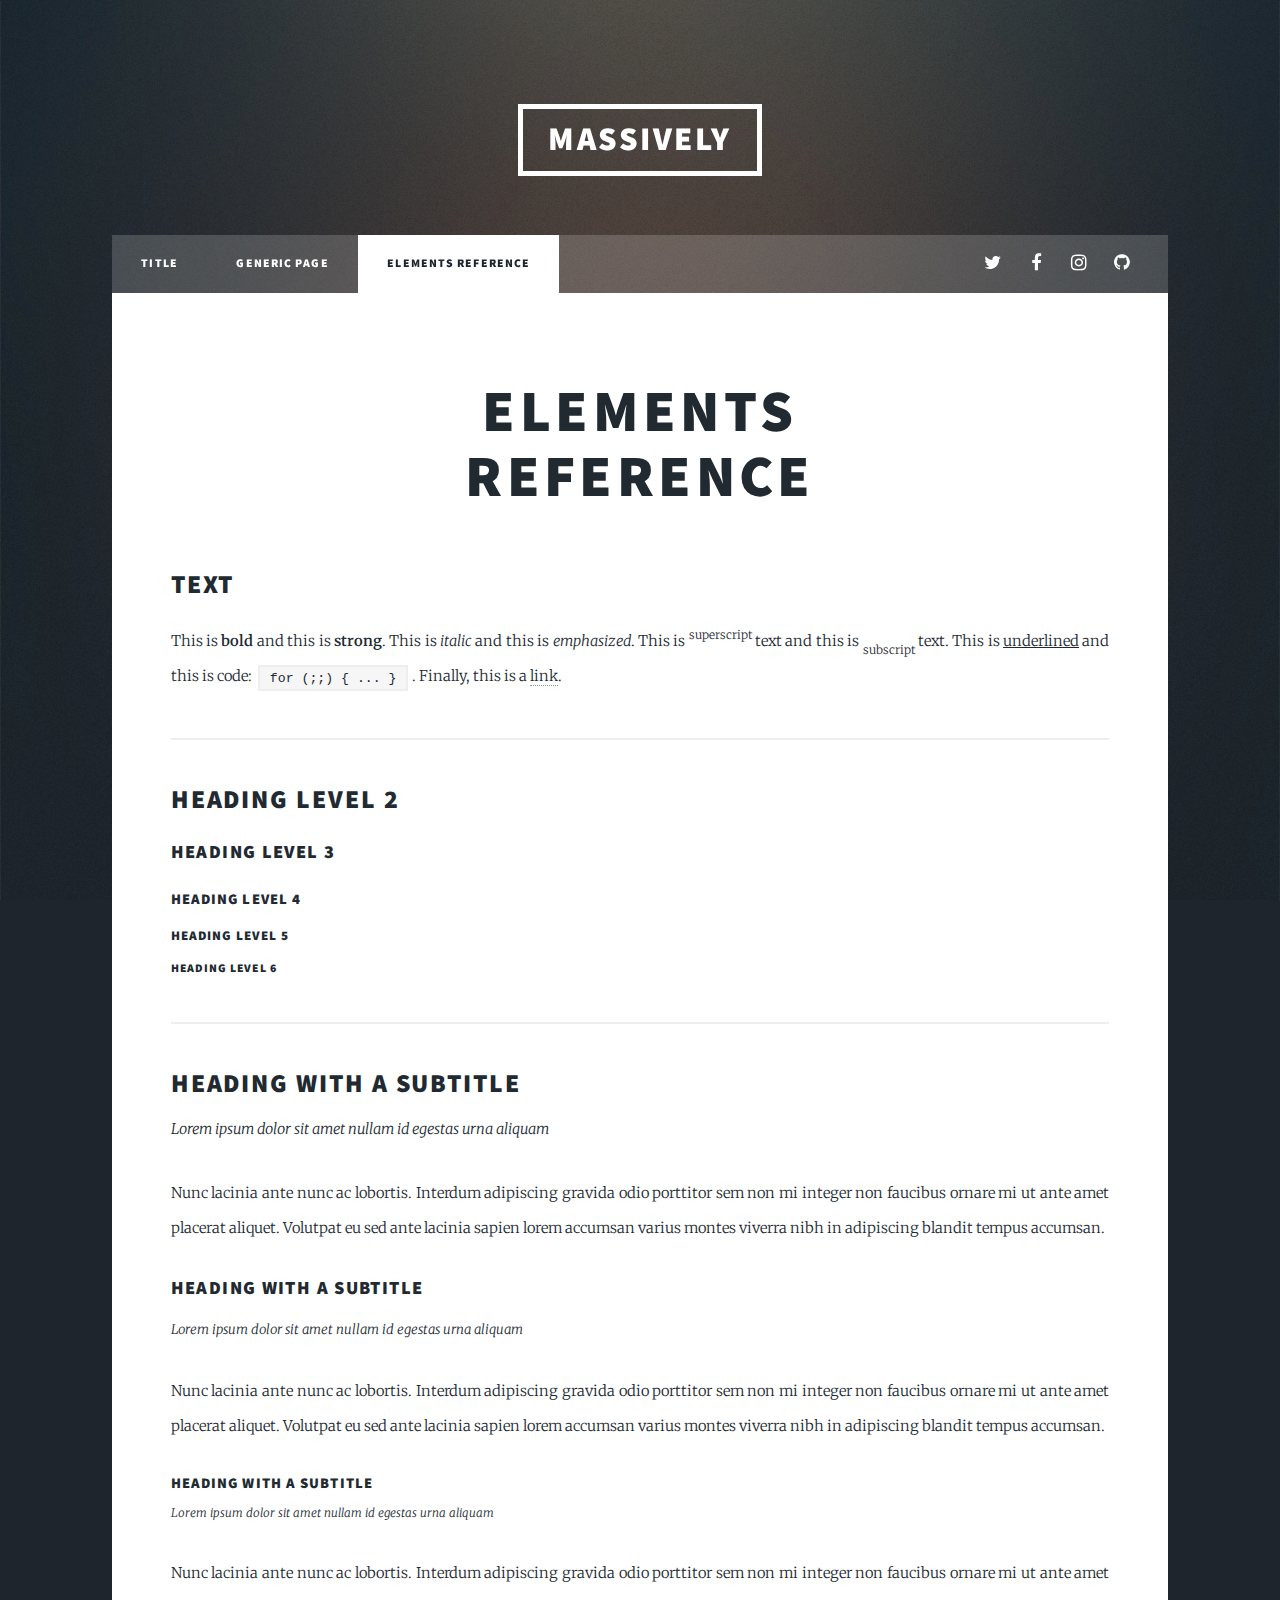
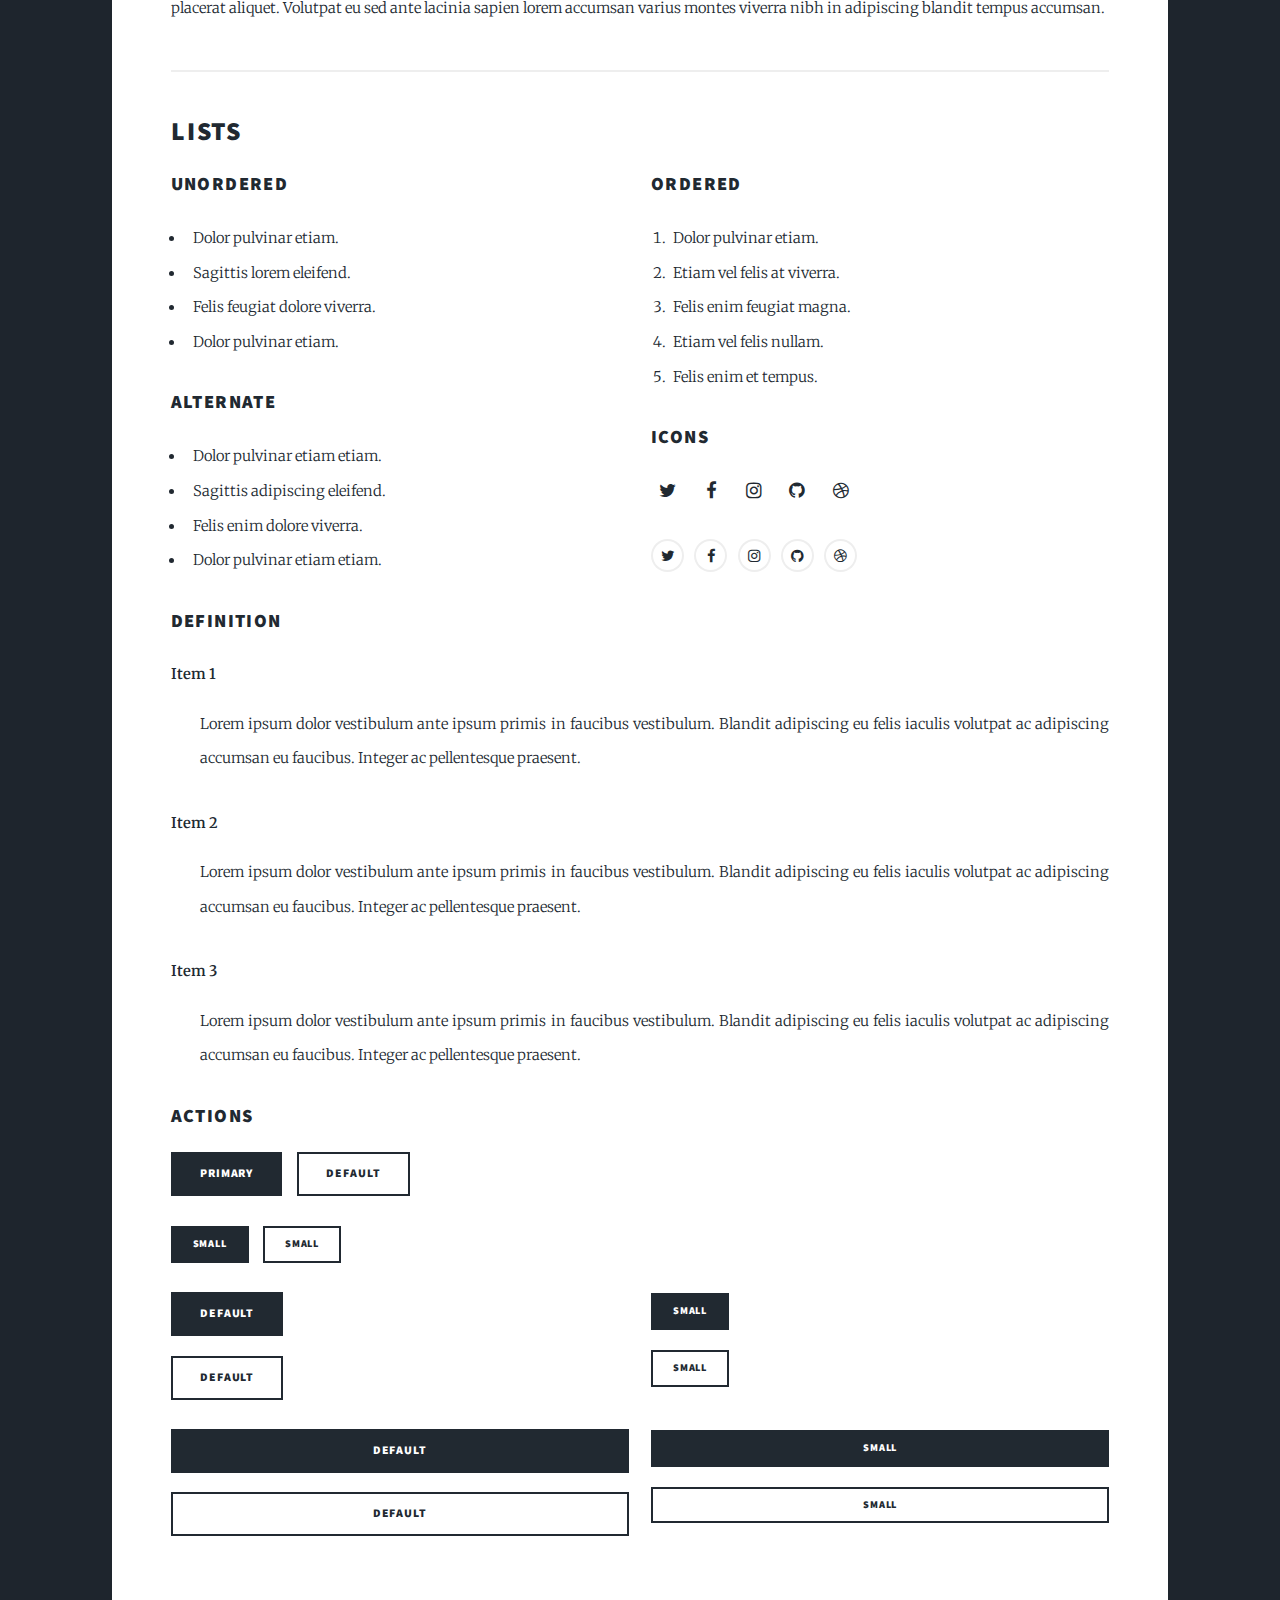
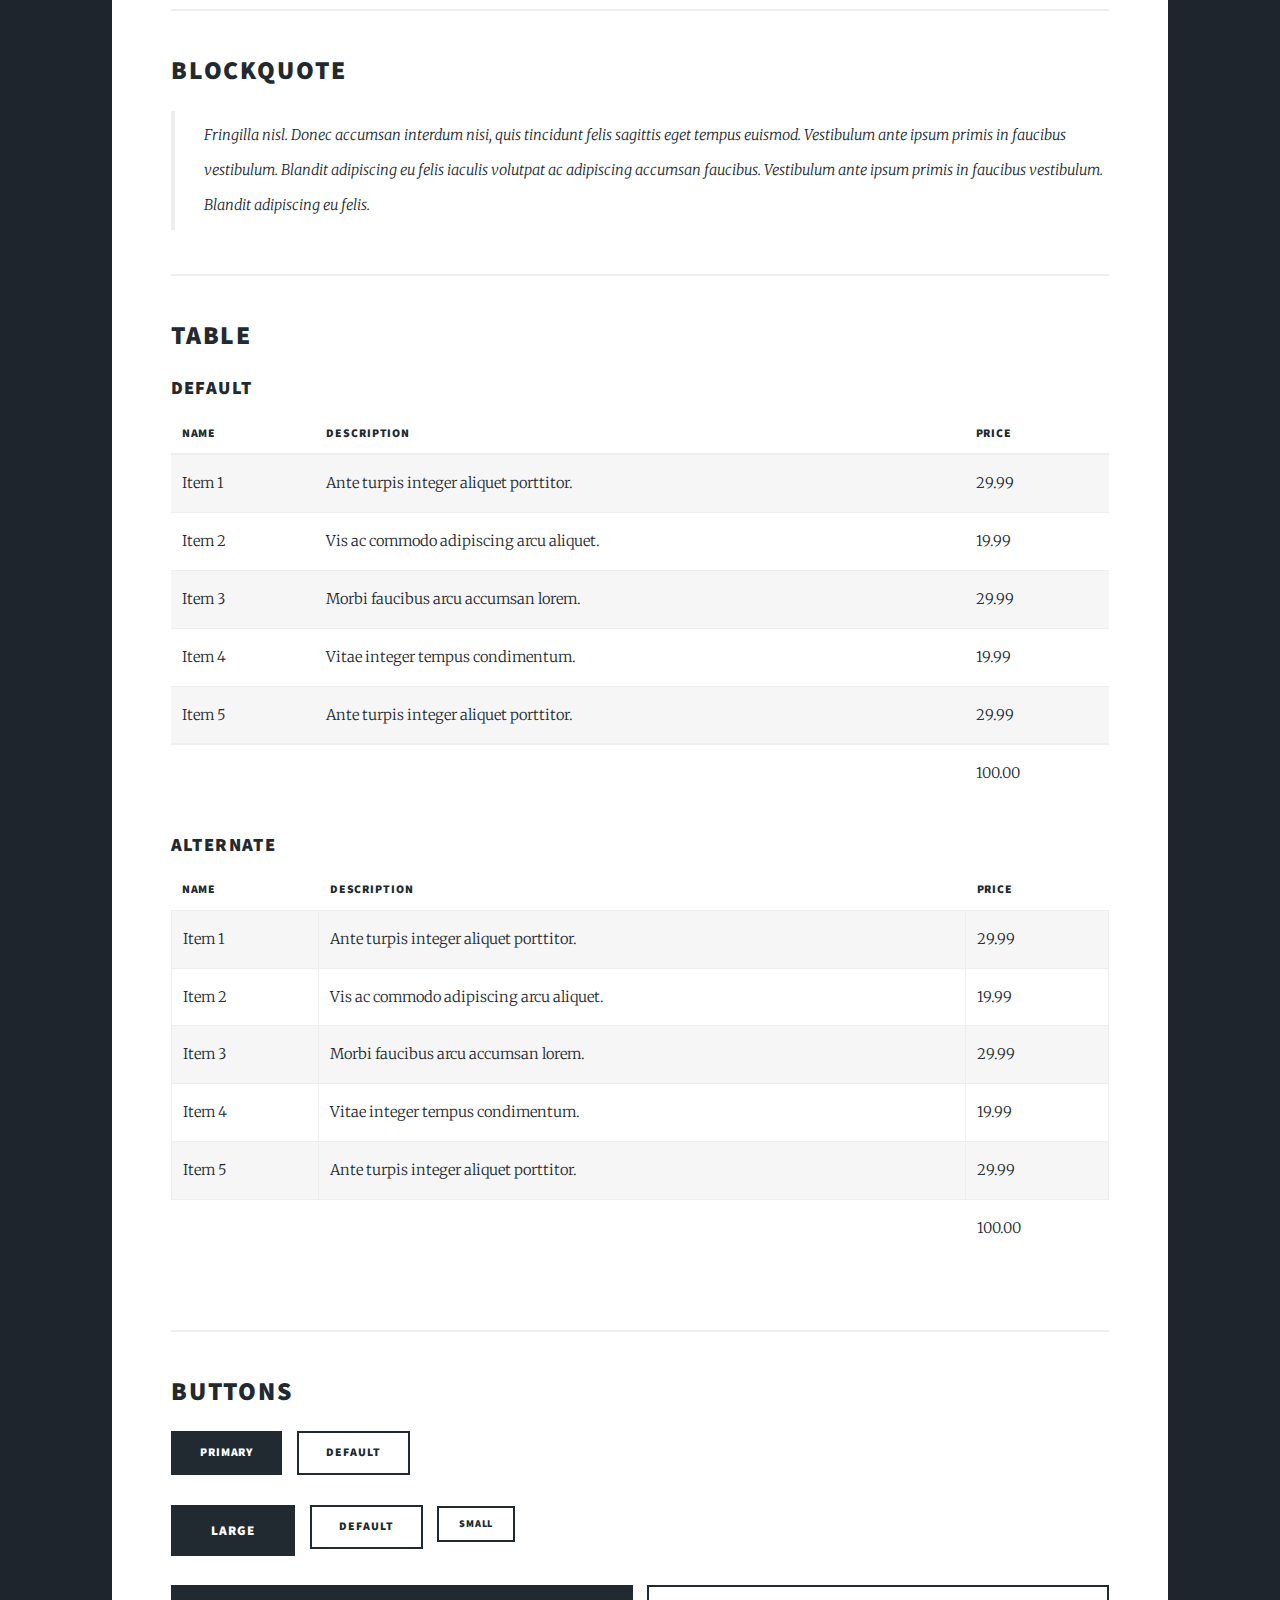
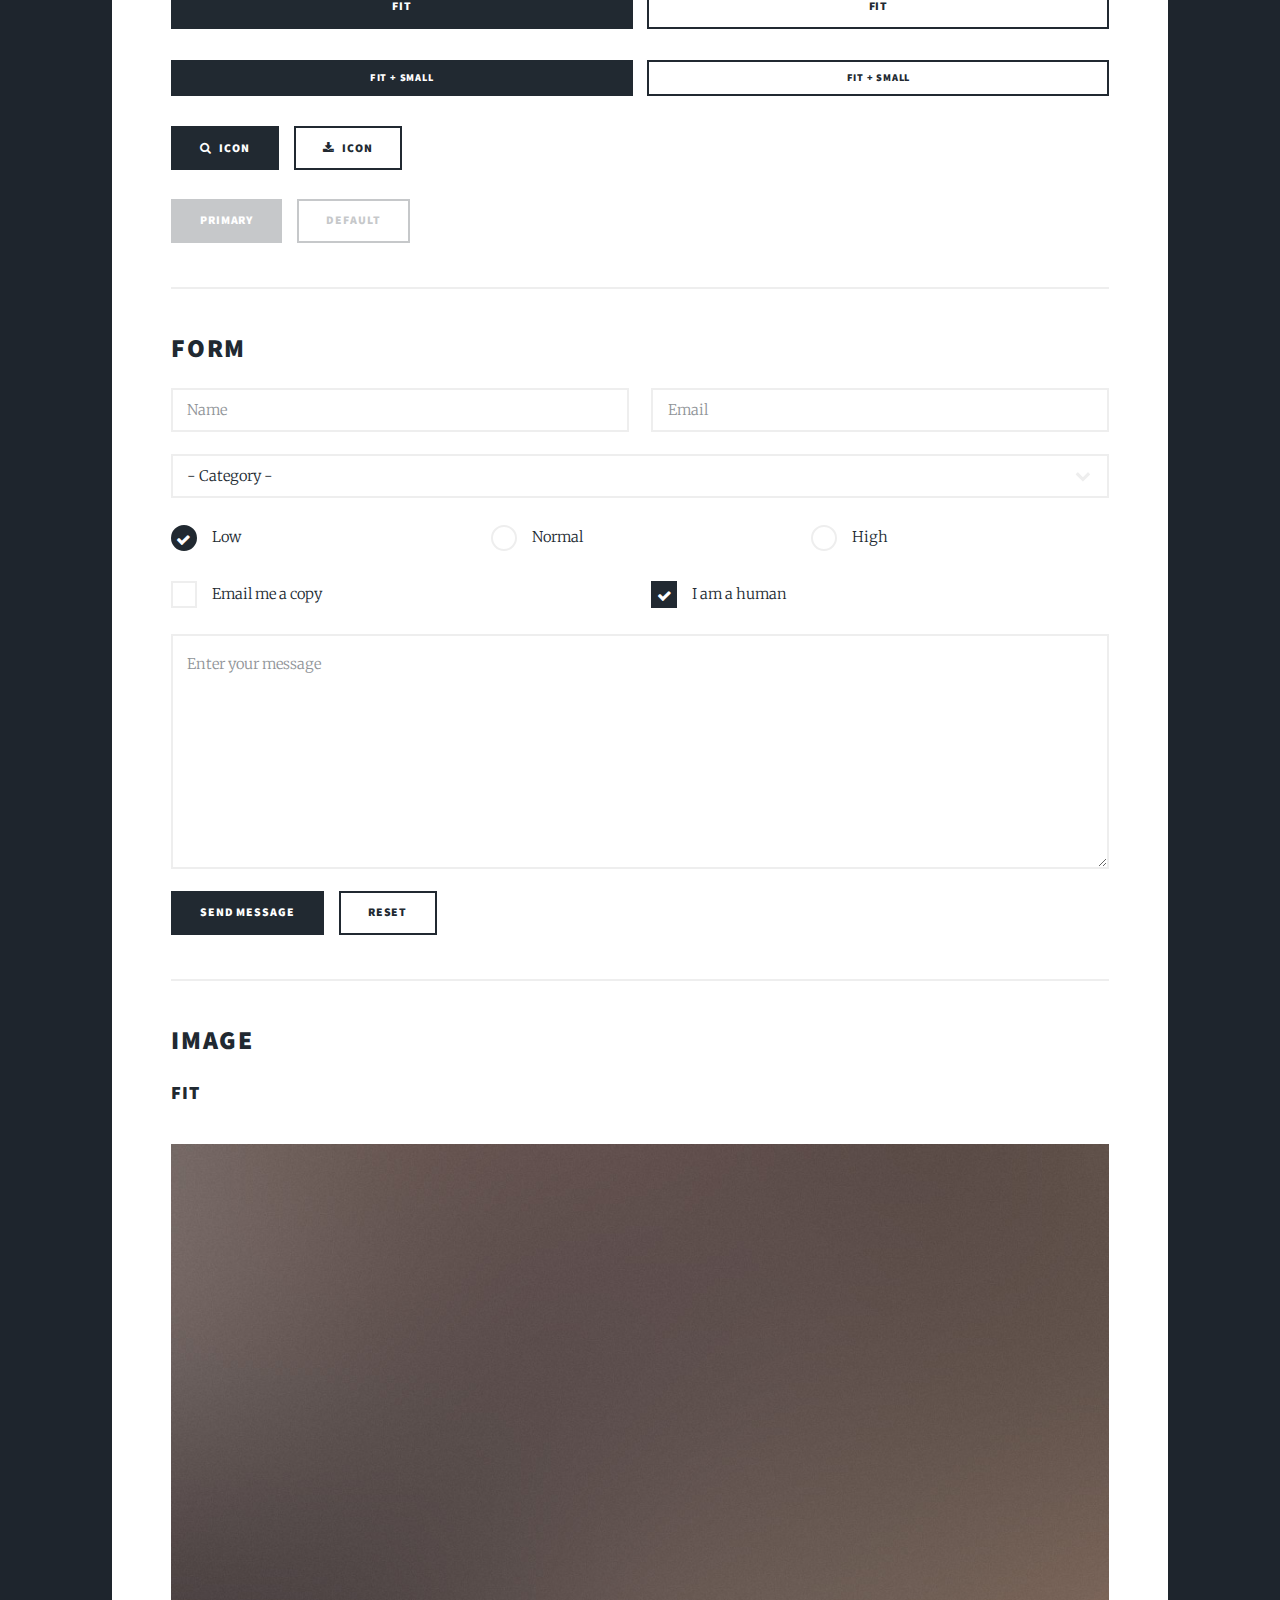
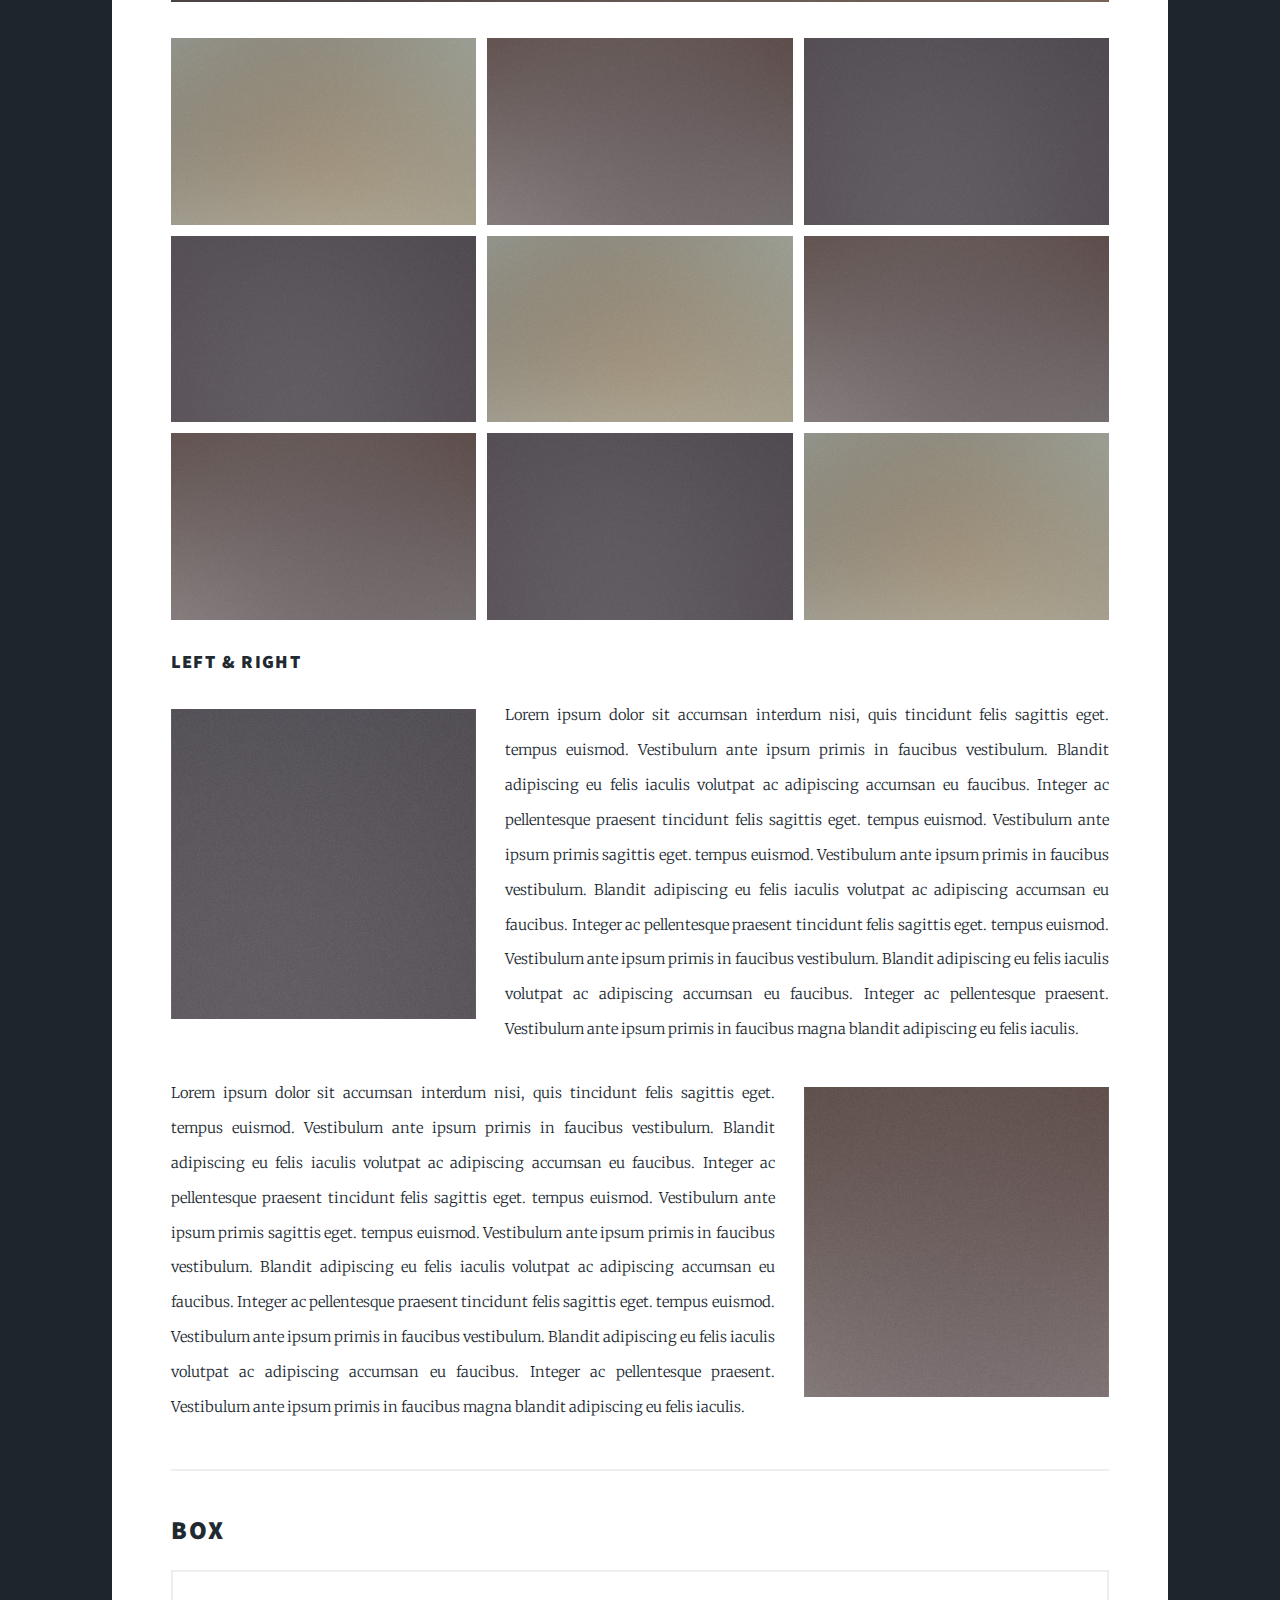
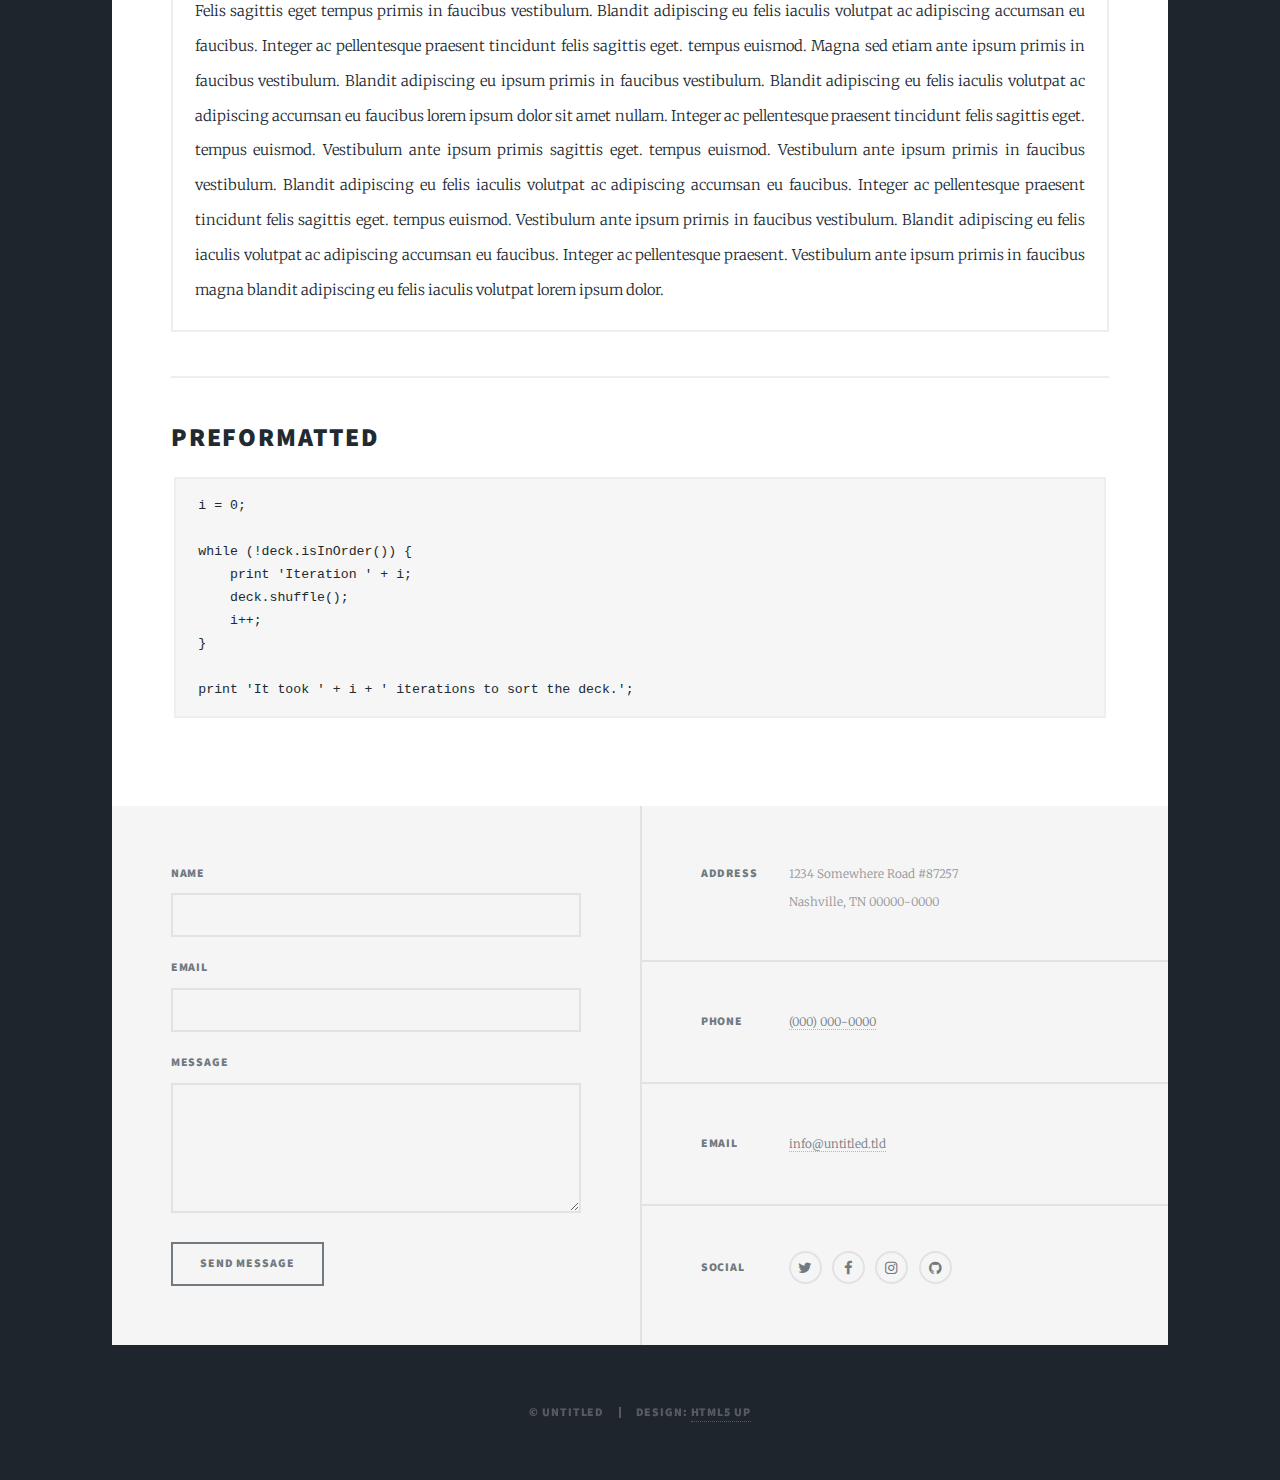
==== commit b4c42823: "Update elements.html" ====
--- a/elements.html
+++ b/elements.html
@@ -25,7 +25,7 @@
 				<!-- Nav -->
 					<nav id="nav">
 						<ul class="links">
-							<li><a href="index.html">This is Massively</a></li>
+							<li><a href="index.html">TITLE </a></li>
 							<li><a href="generic.html">Generic Page</a></li>
 							<li class="active"><a href="elements.html">Elements Reference</a></li>
 						</ul>
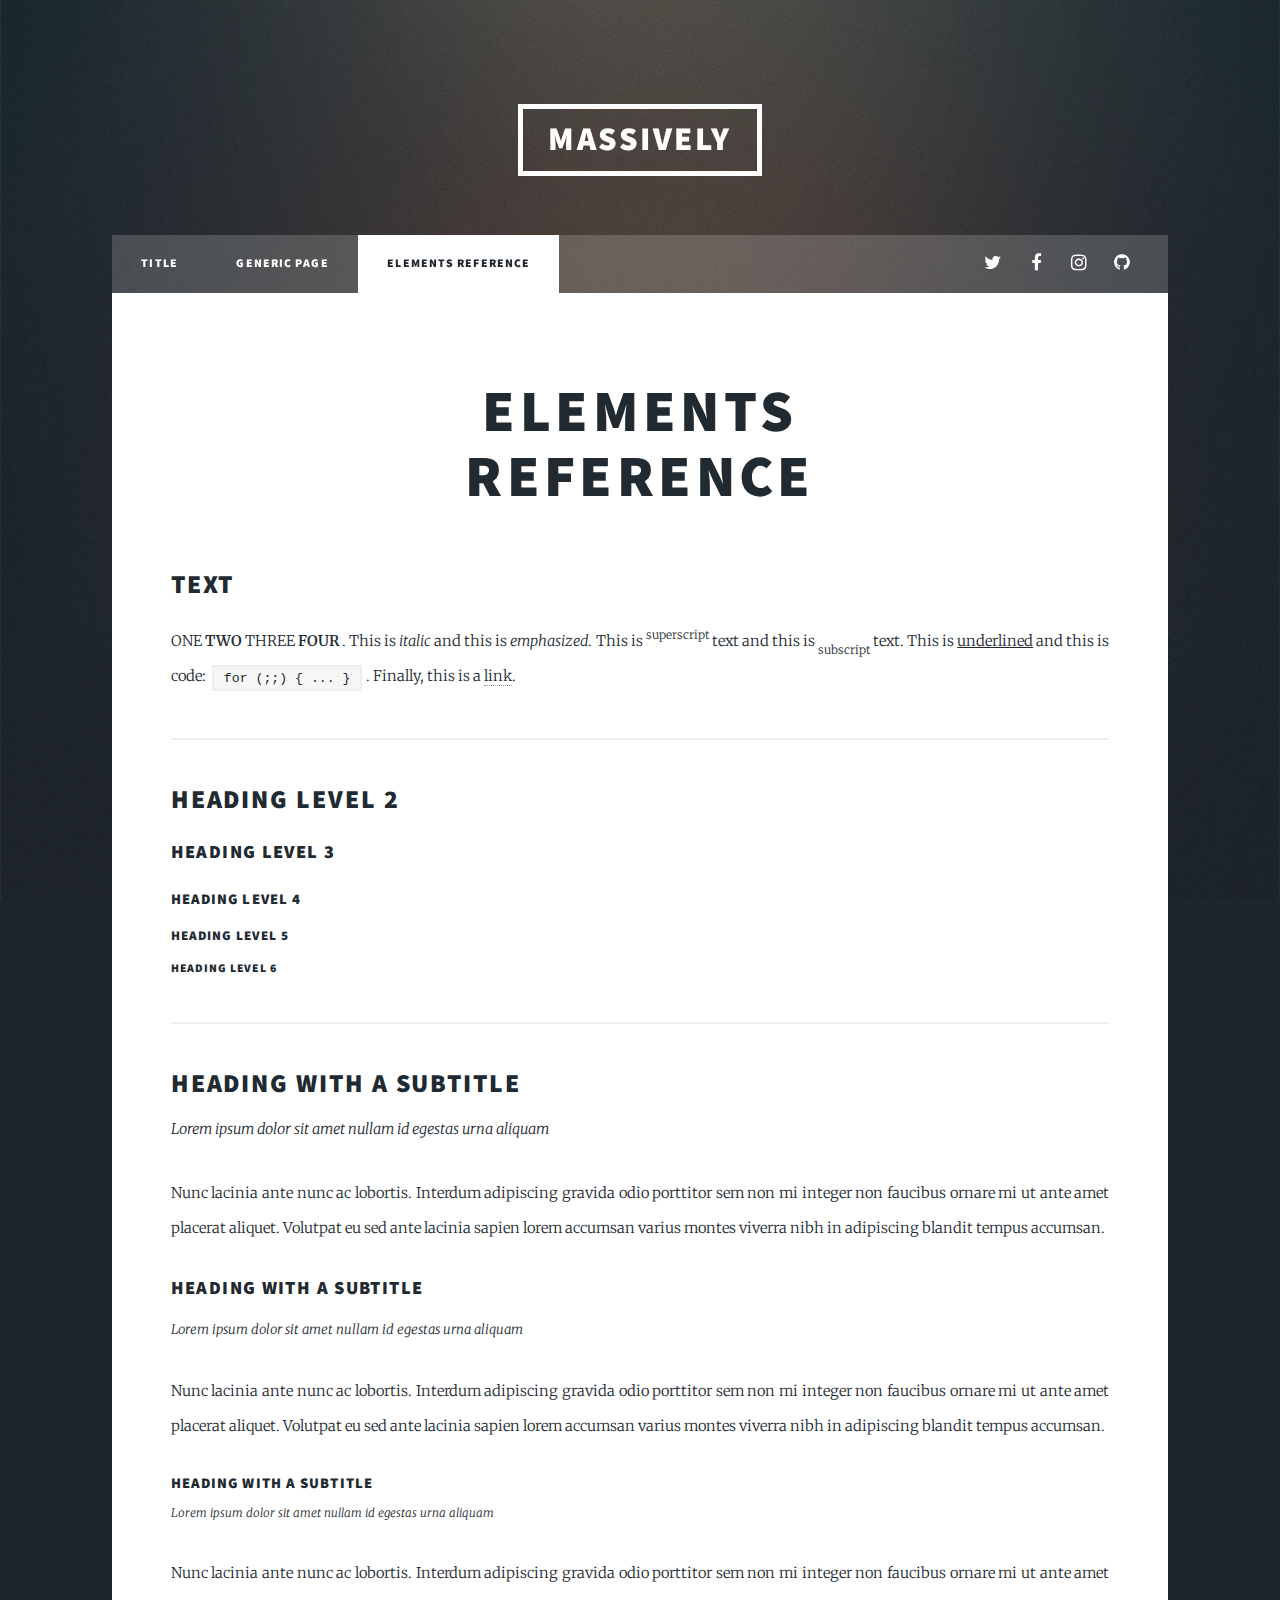
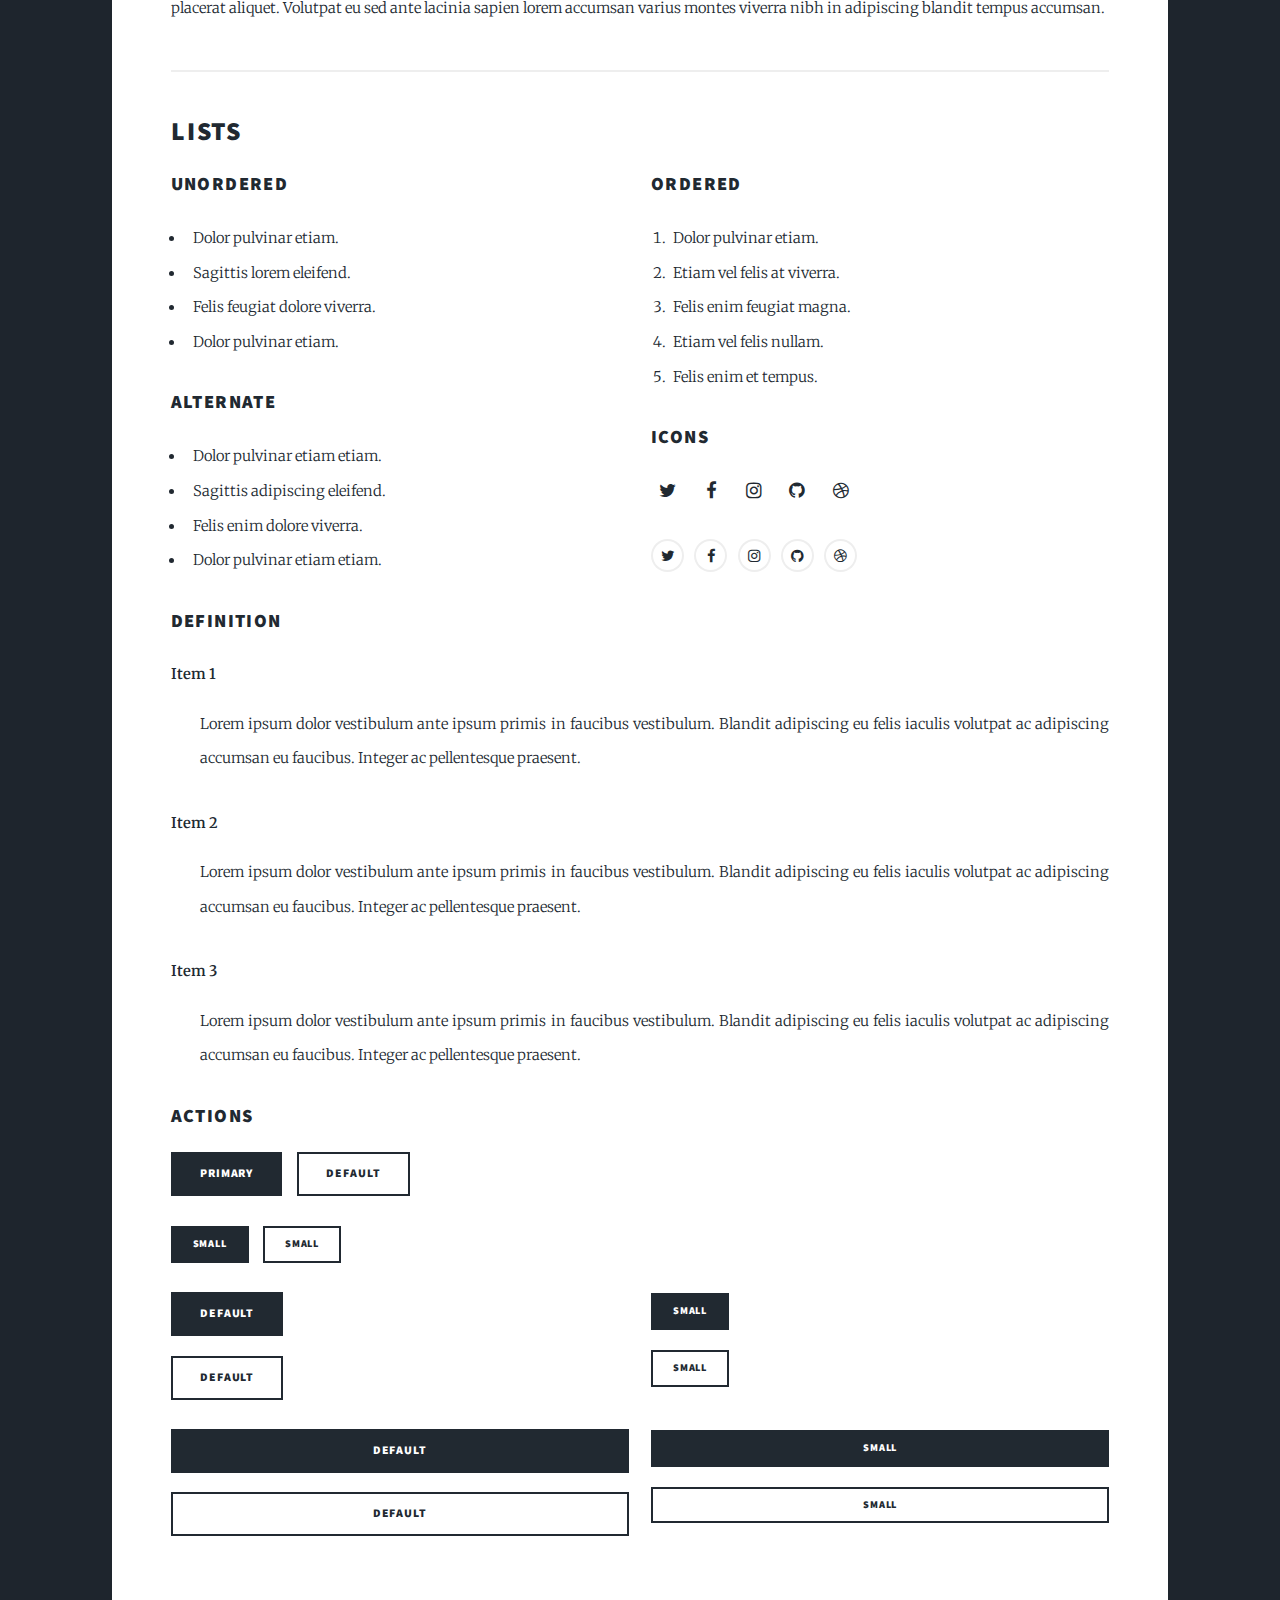
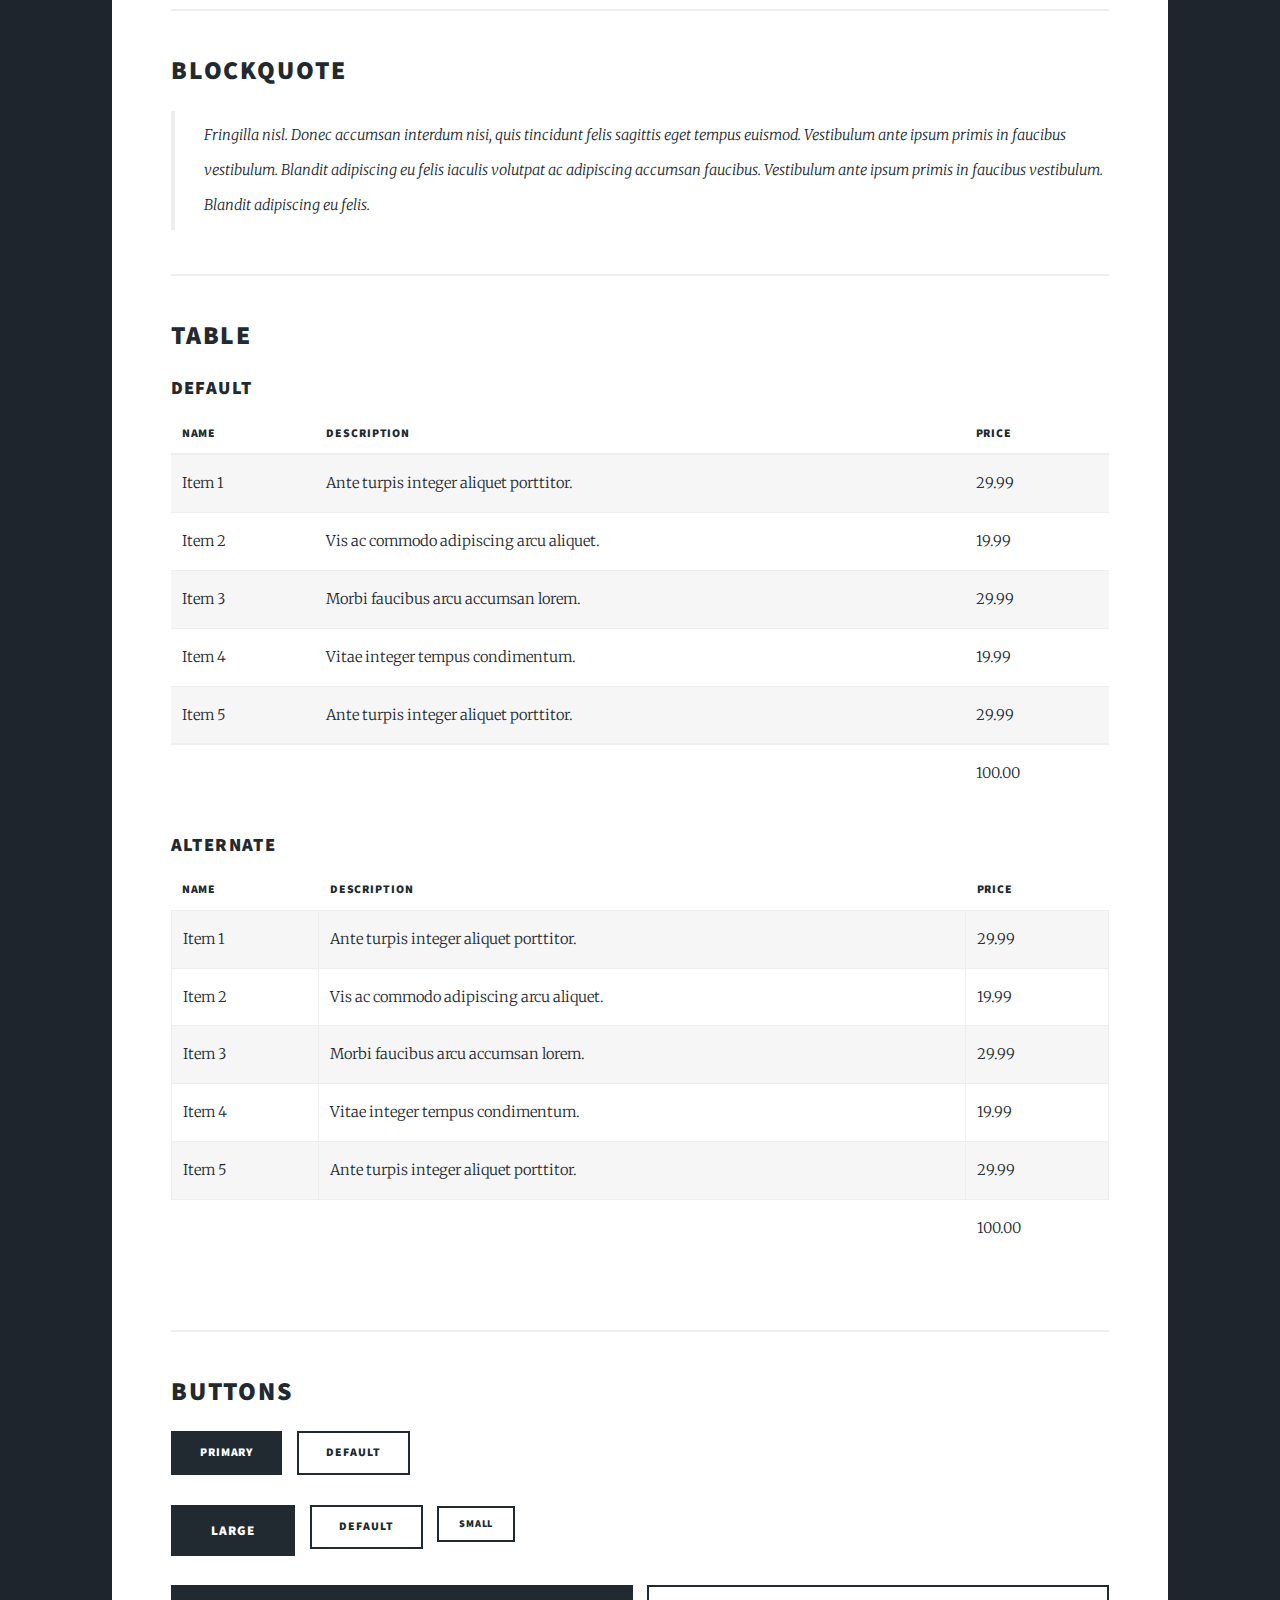
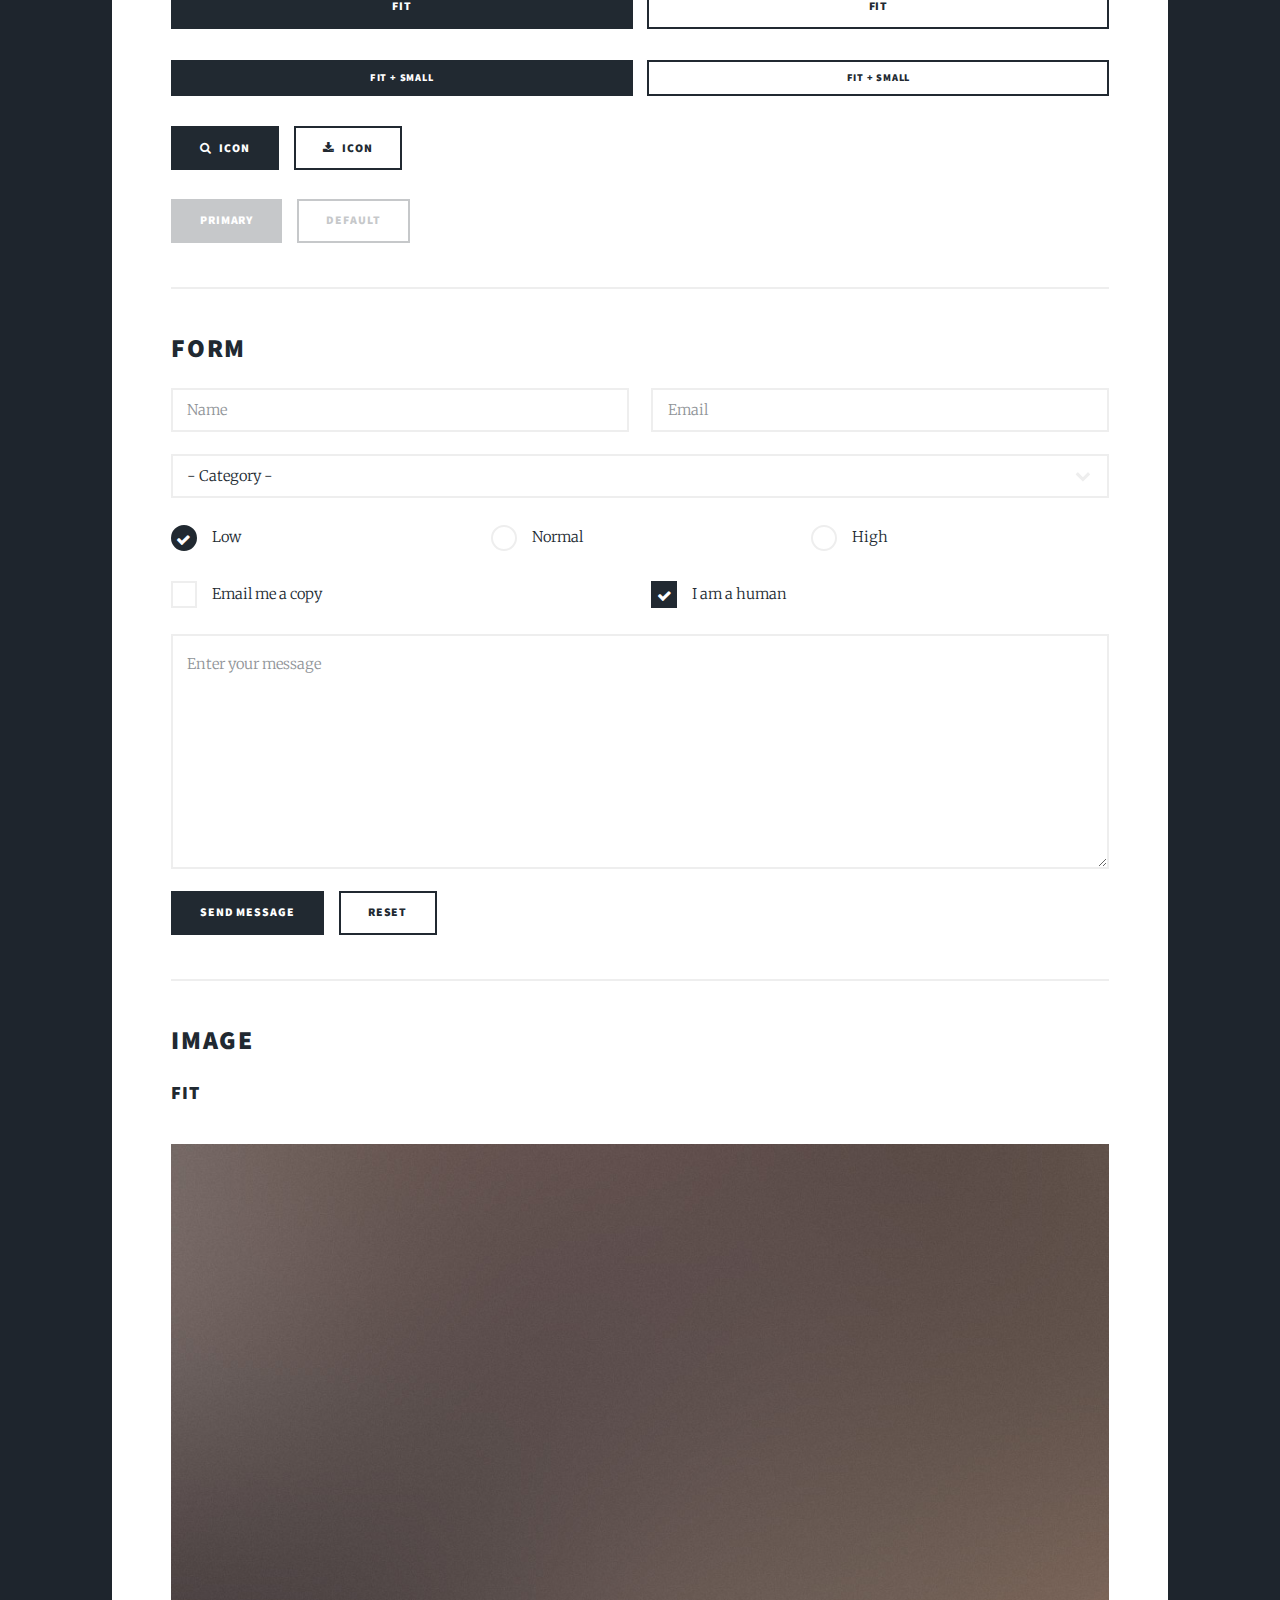
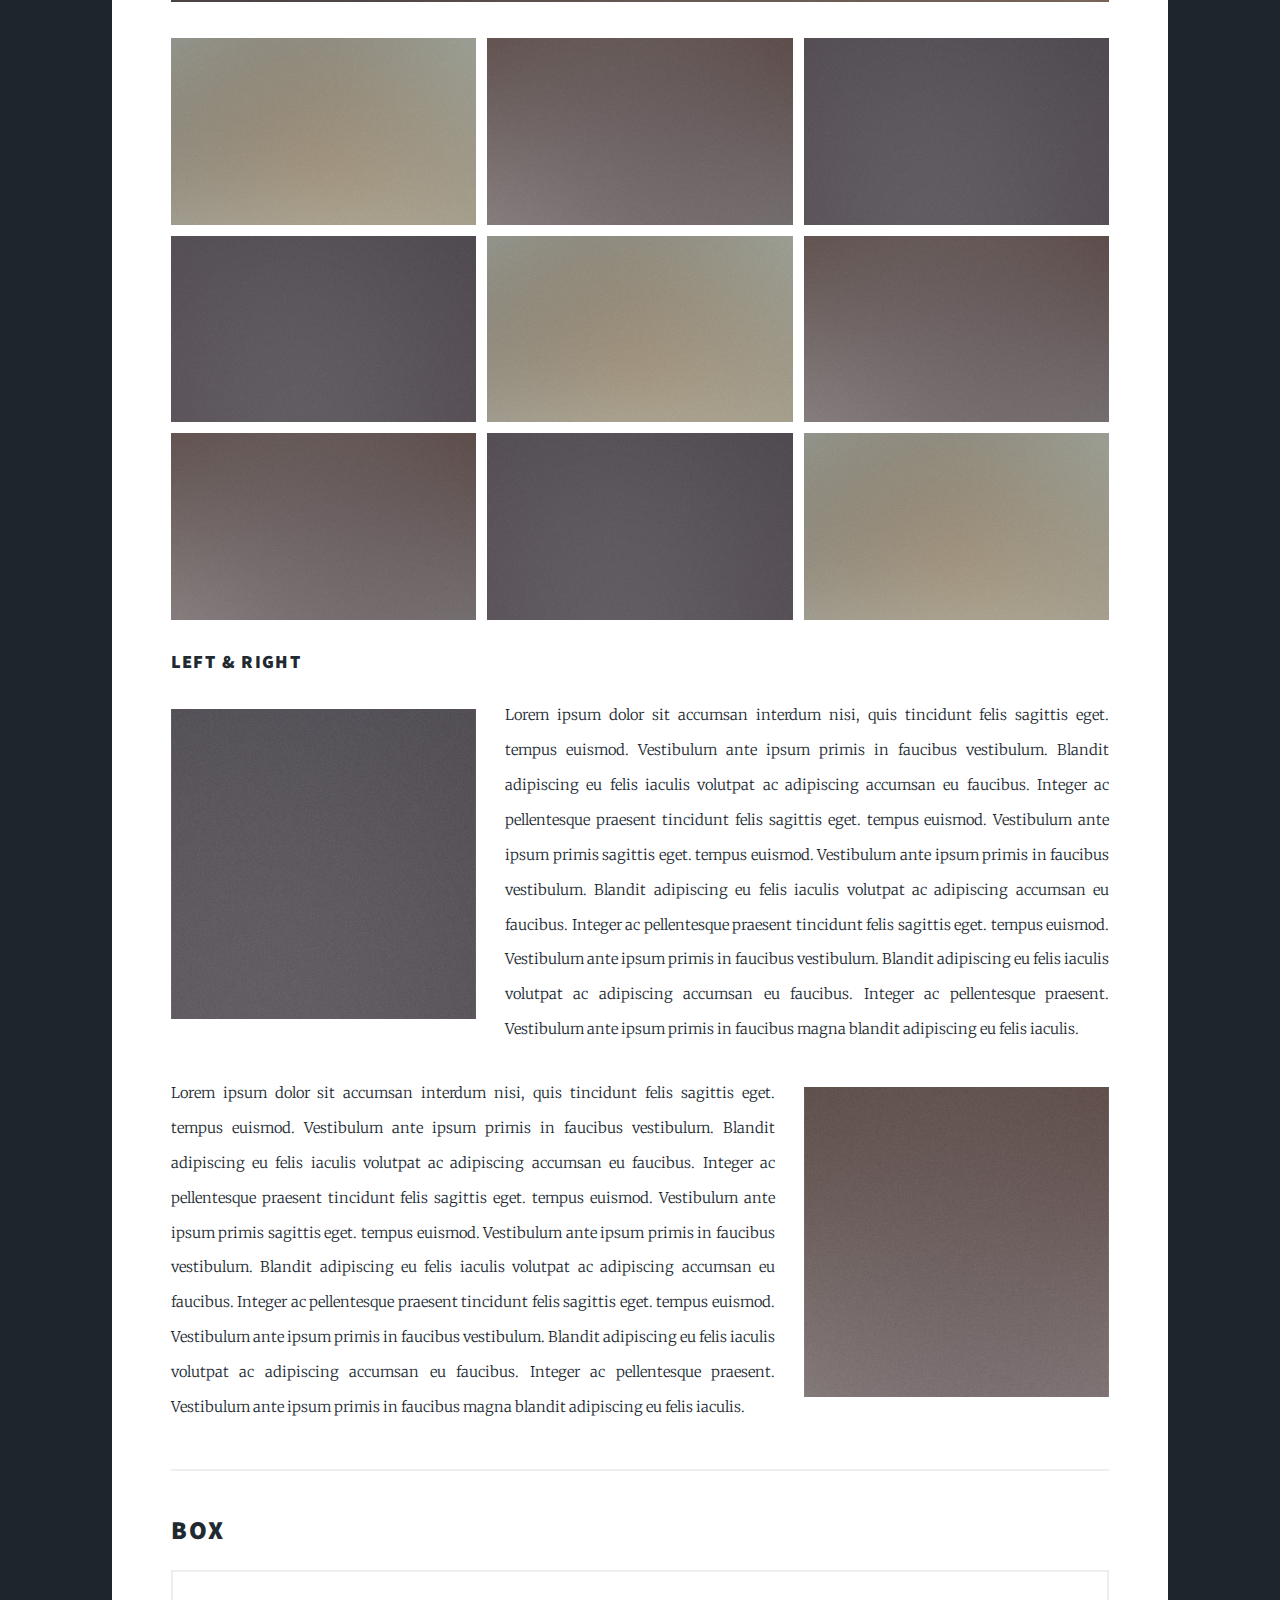
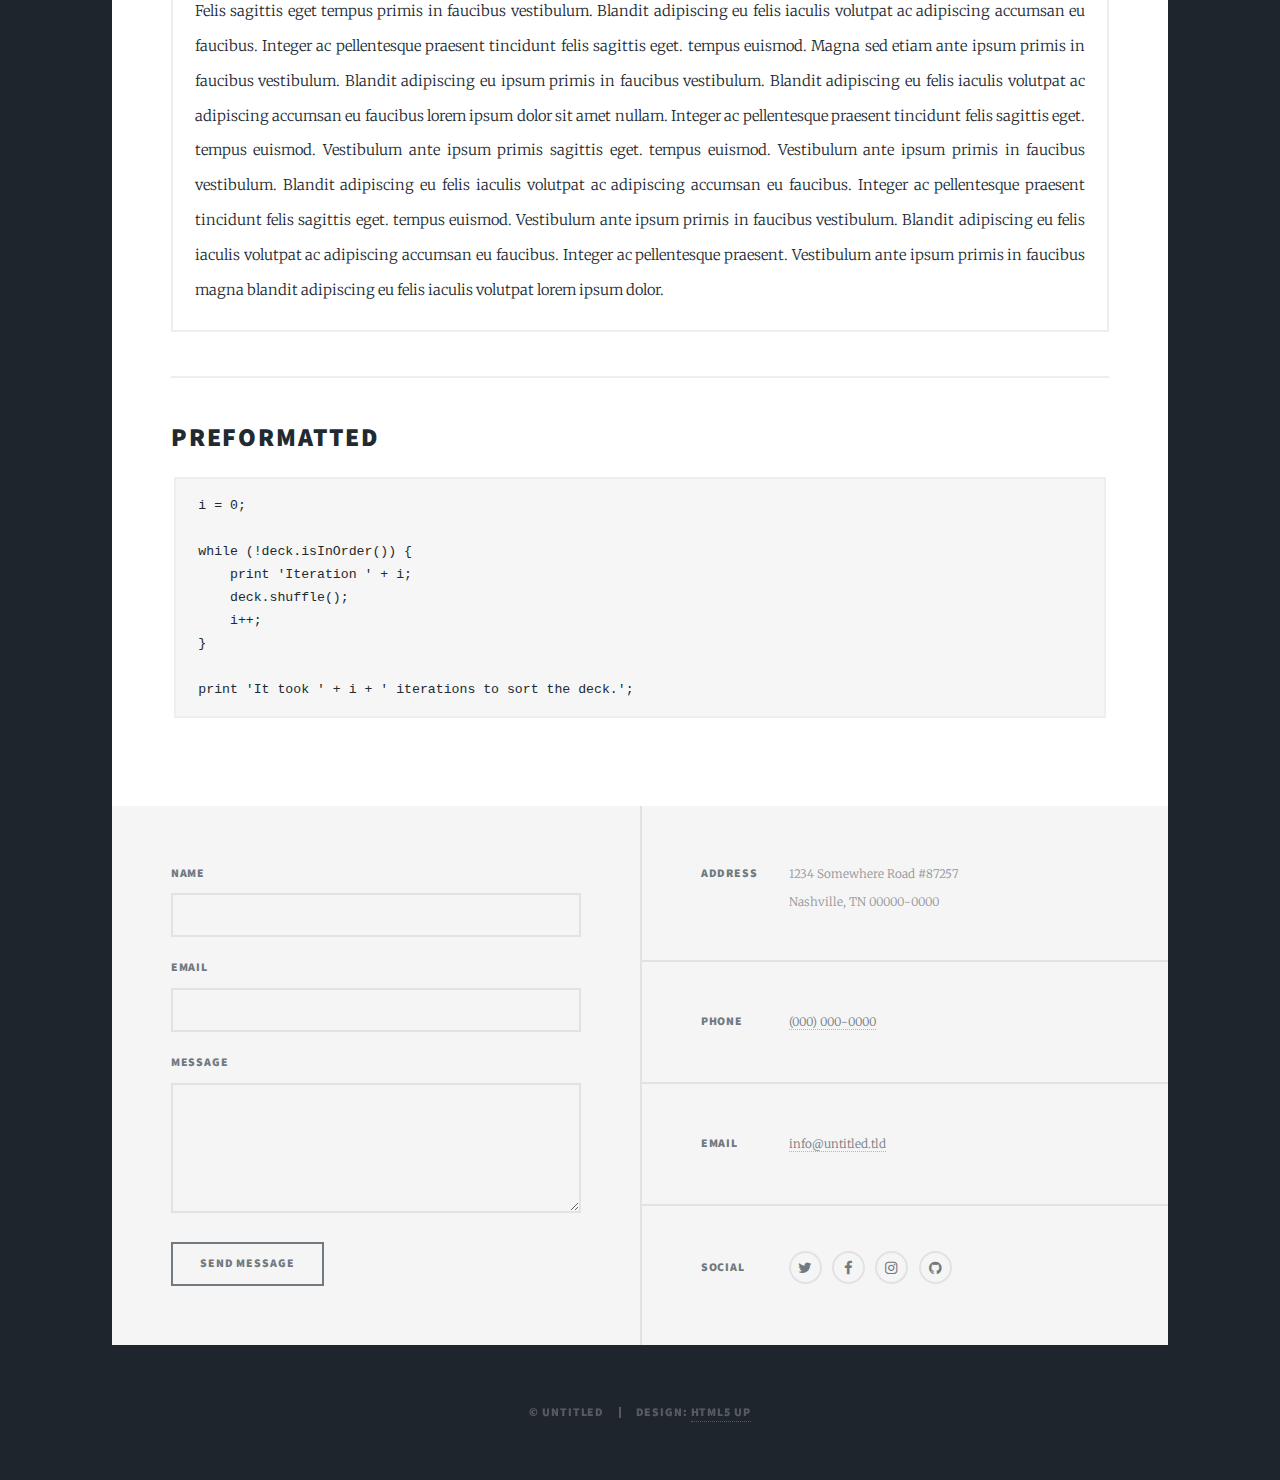
==== commit bc64693d: "Update elements.html" ====
--- a/elements.html
+++ b/elements.html
@@ -49,7 +49,7 @@
 
 								<!-- Text stuff -->
 									<h2>Text</h2>
-									<p>This is <b>bold</b> and this is <strong>strong</strong>. This is <i>italic</i> and this is <em>emphasized</em>.
+									<p> ONE <b>TWO </b> THREE <strong> FOUR </strong>. This is <i>italic</i> and this is <em>emphasized</em>.
 									This is <sup>superscript</sup> text and this is <sub>subscript</sub> text.
 									This is <u>underlined</u> and this is code: <code>for (;;) { ... }</code>.
 									Finally, this is a <a href="#">link</a>.</p>
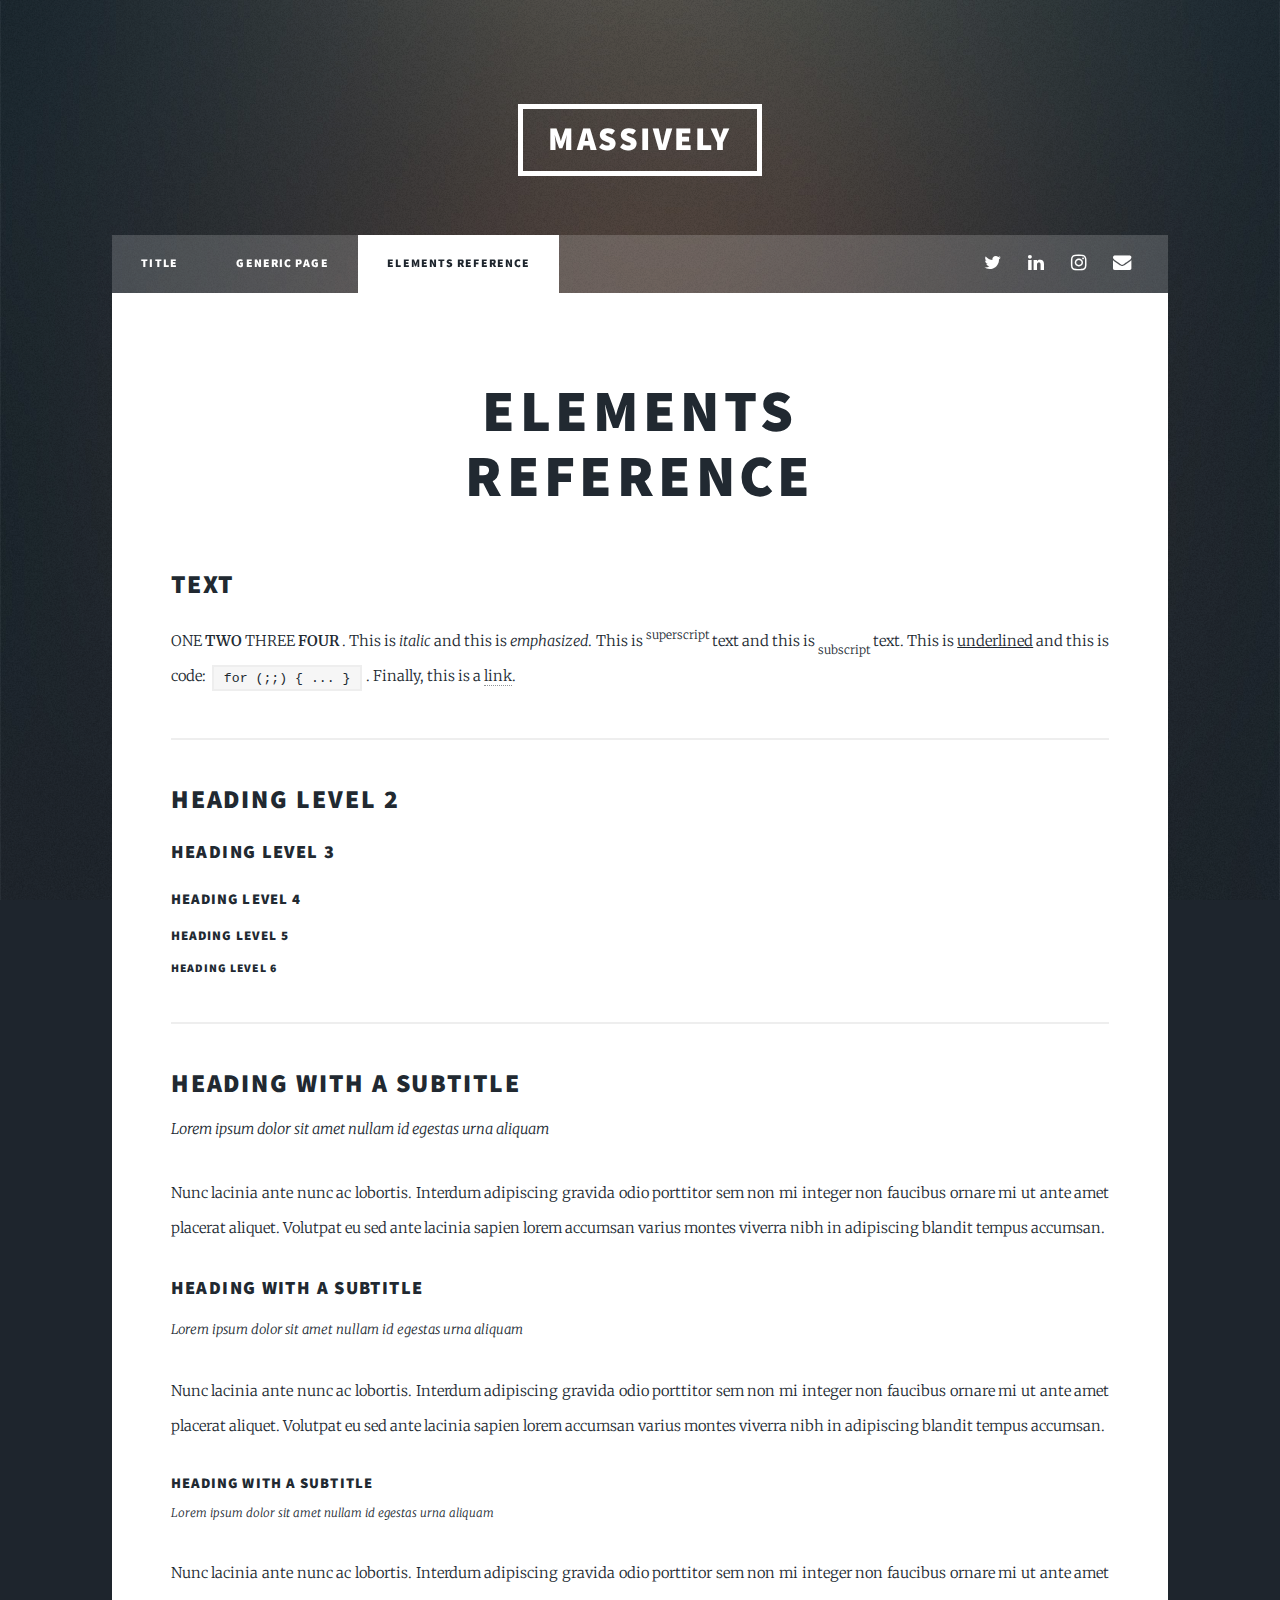
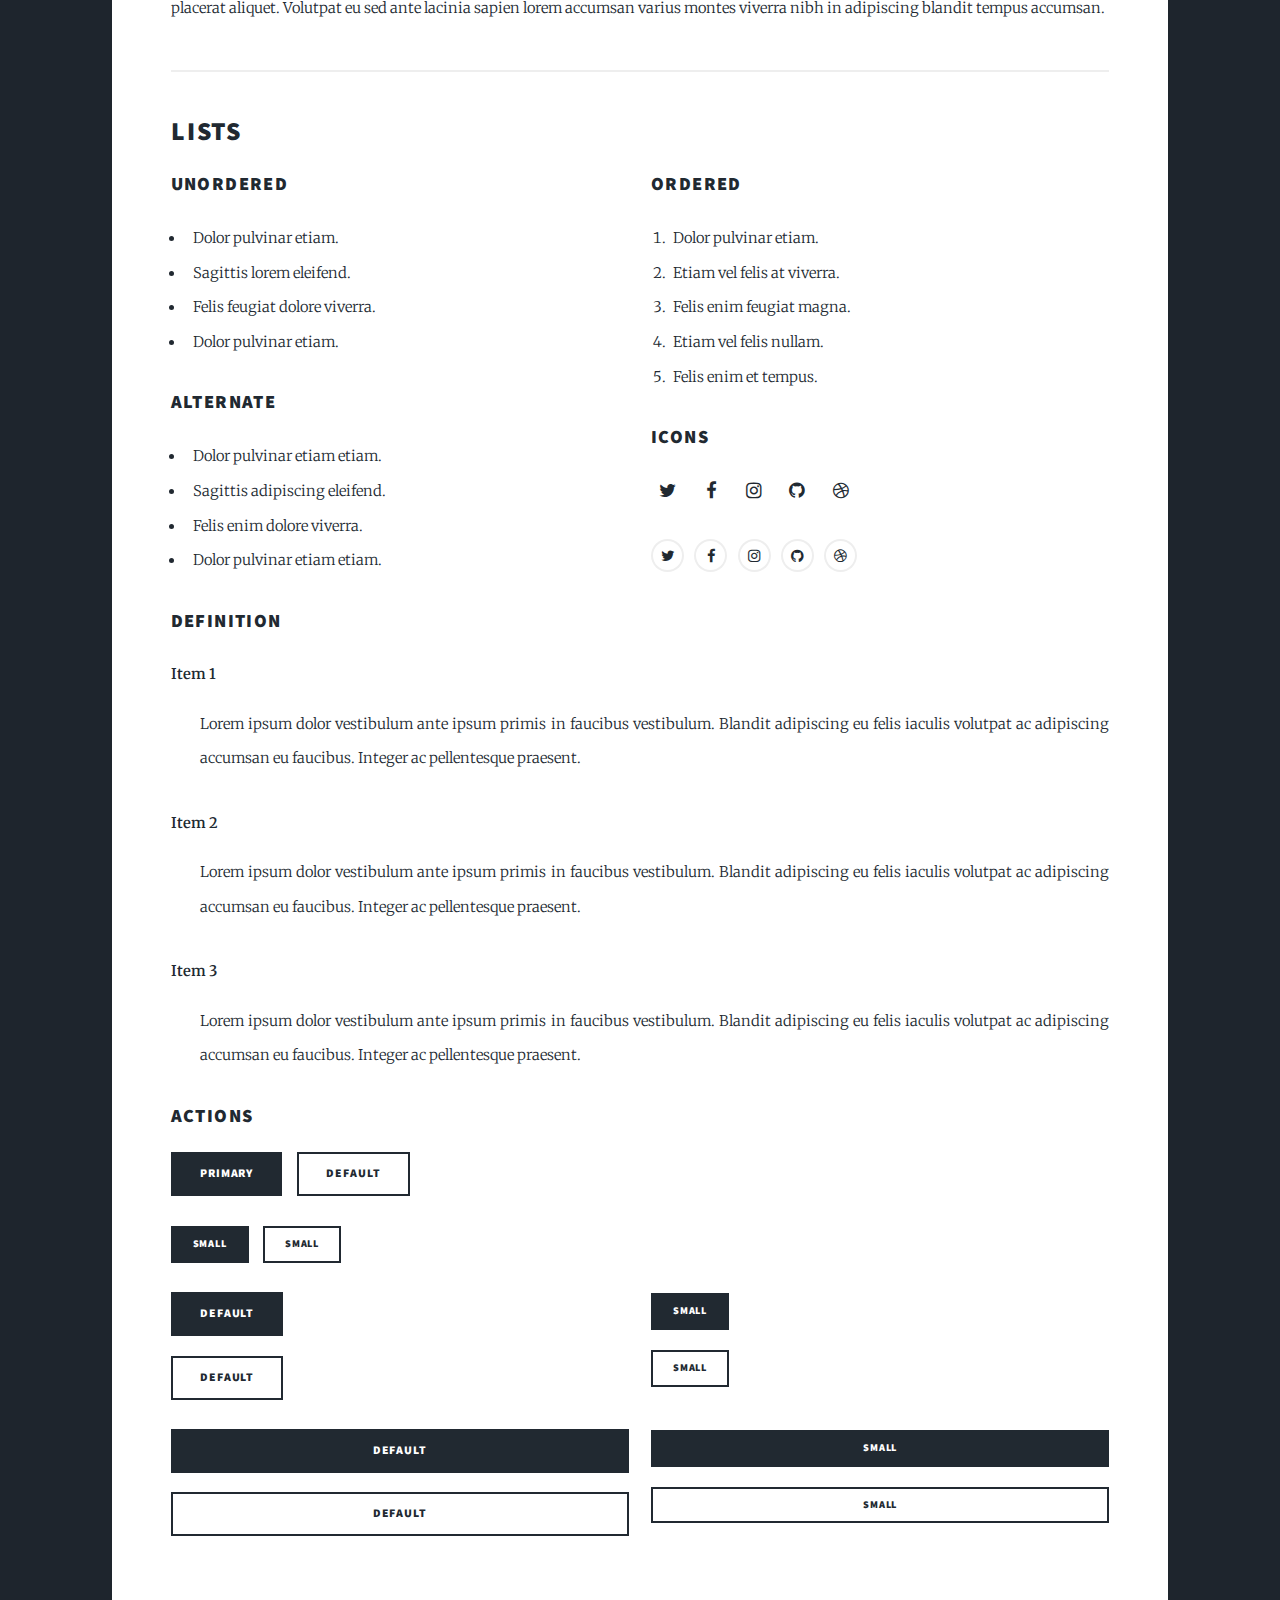
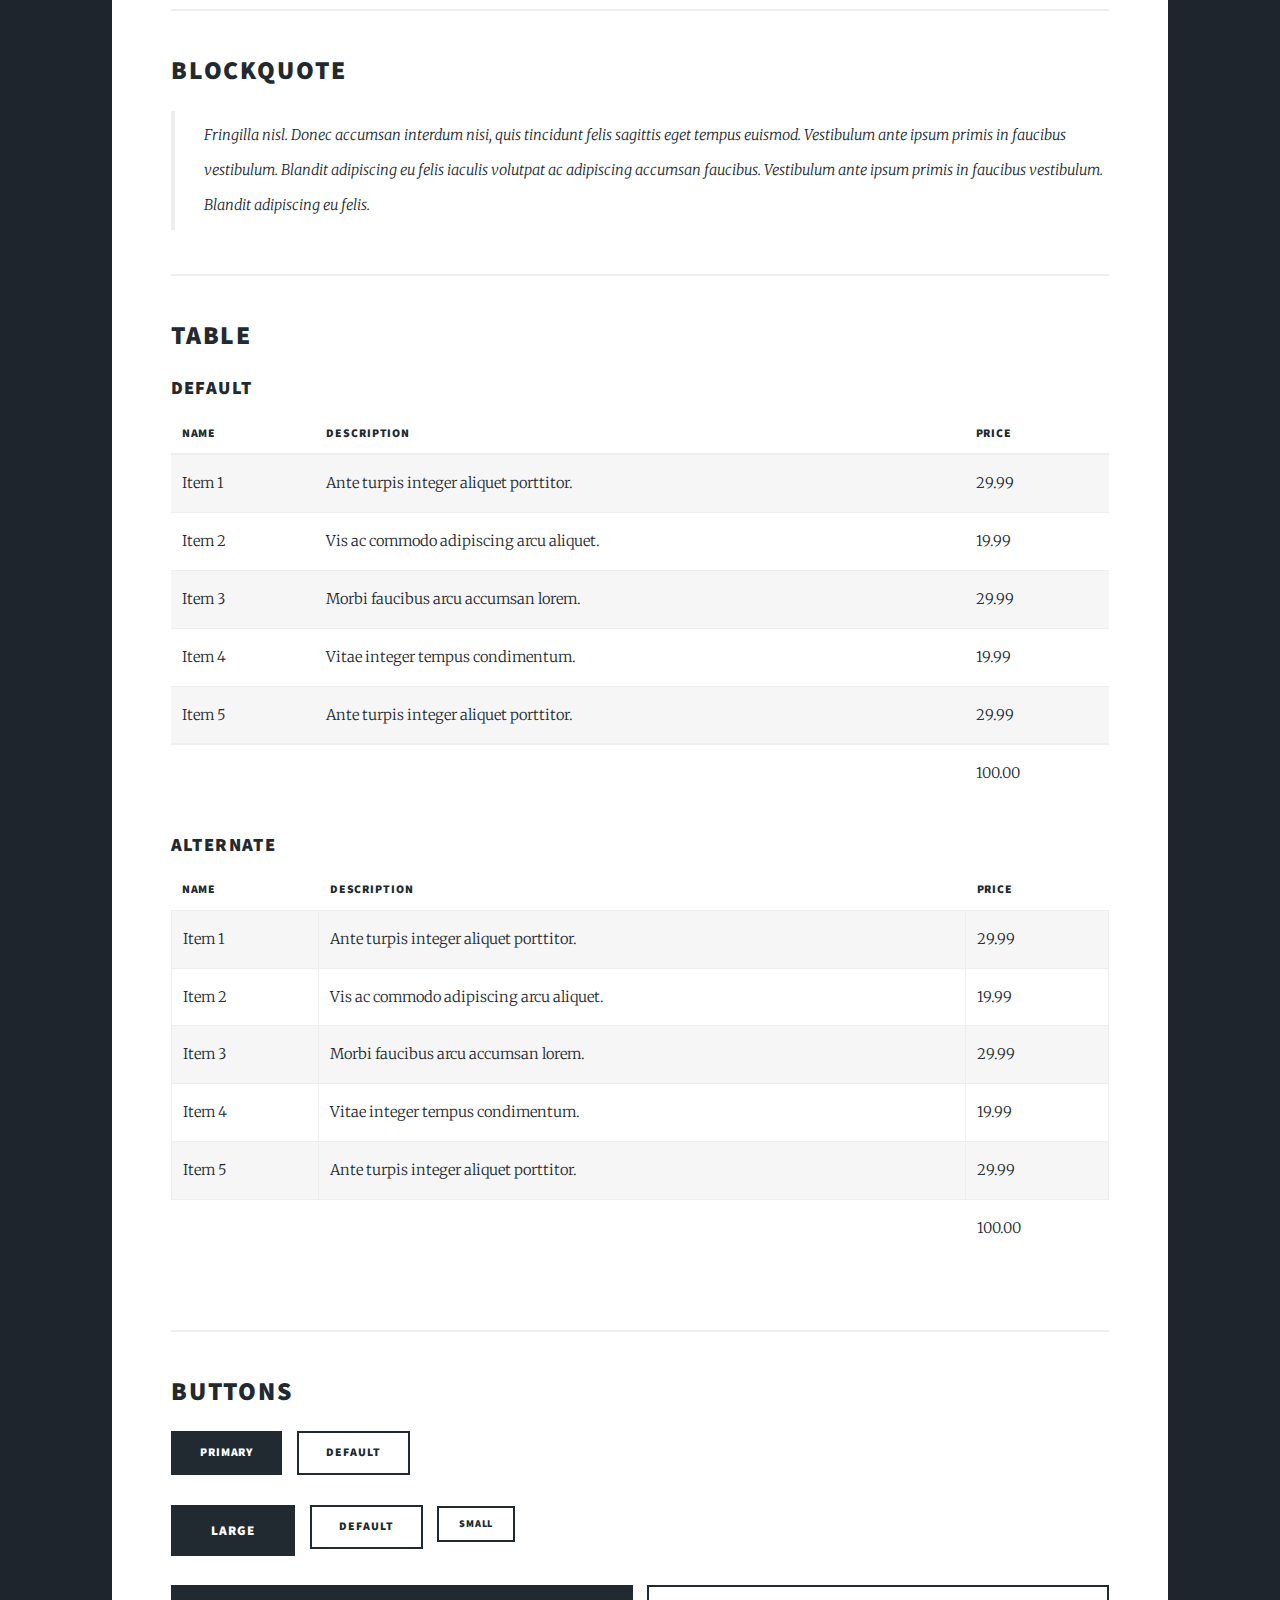
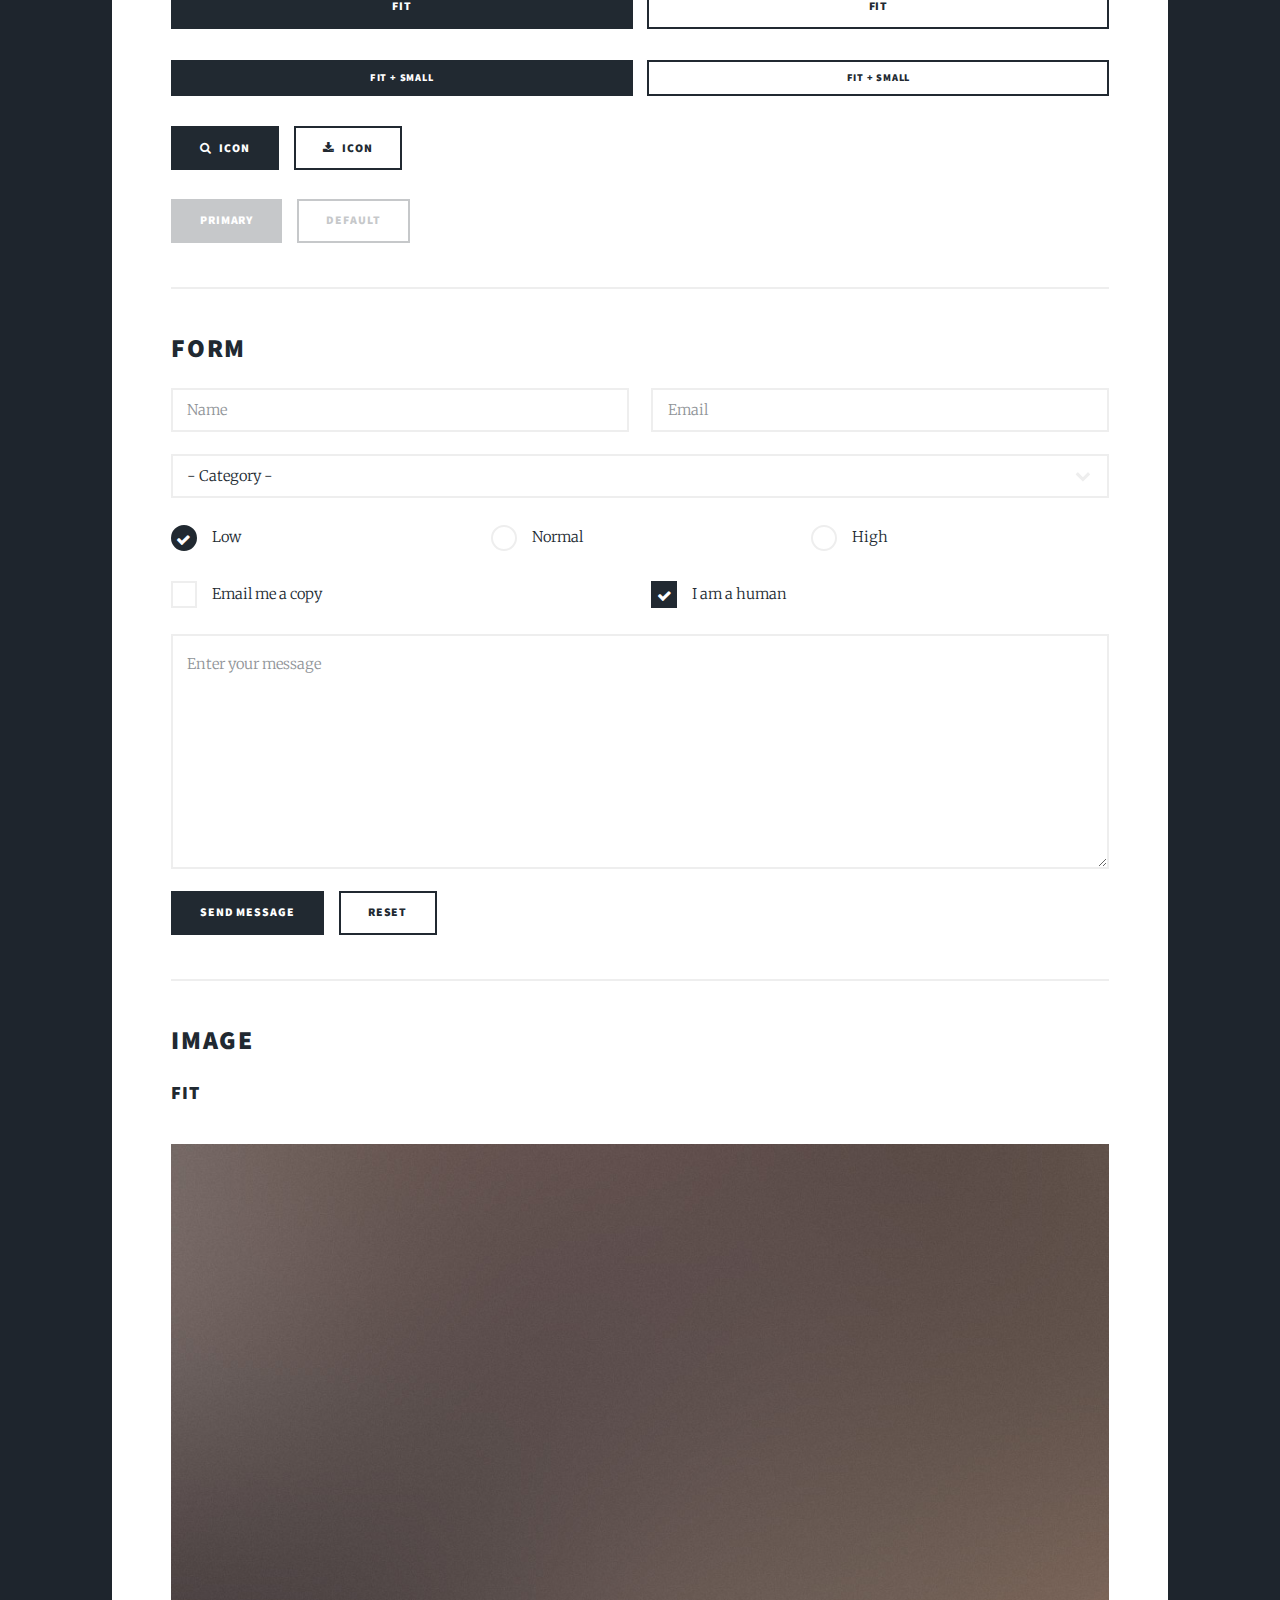
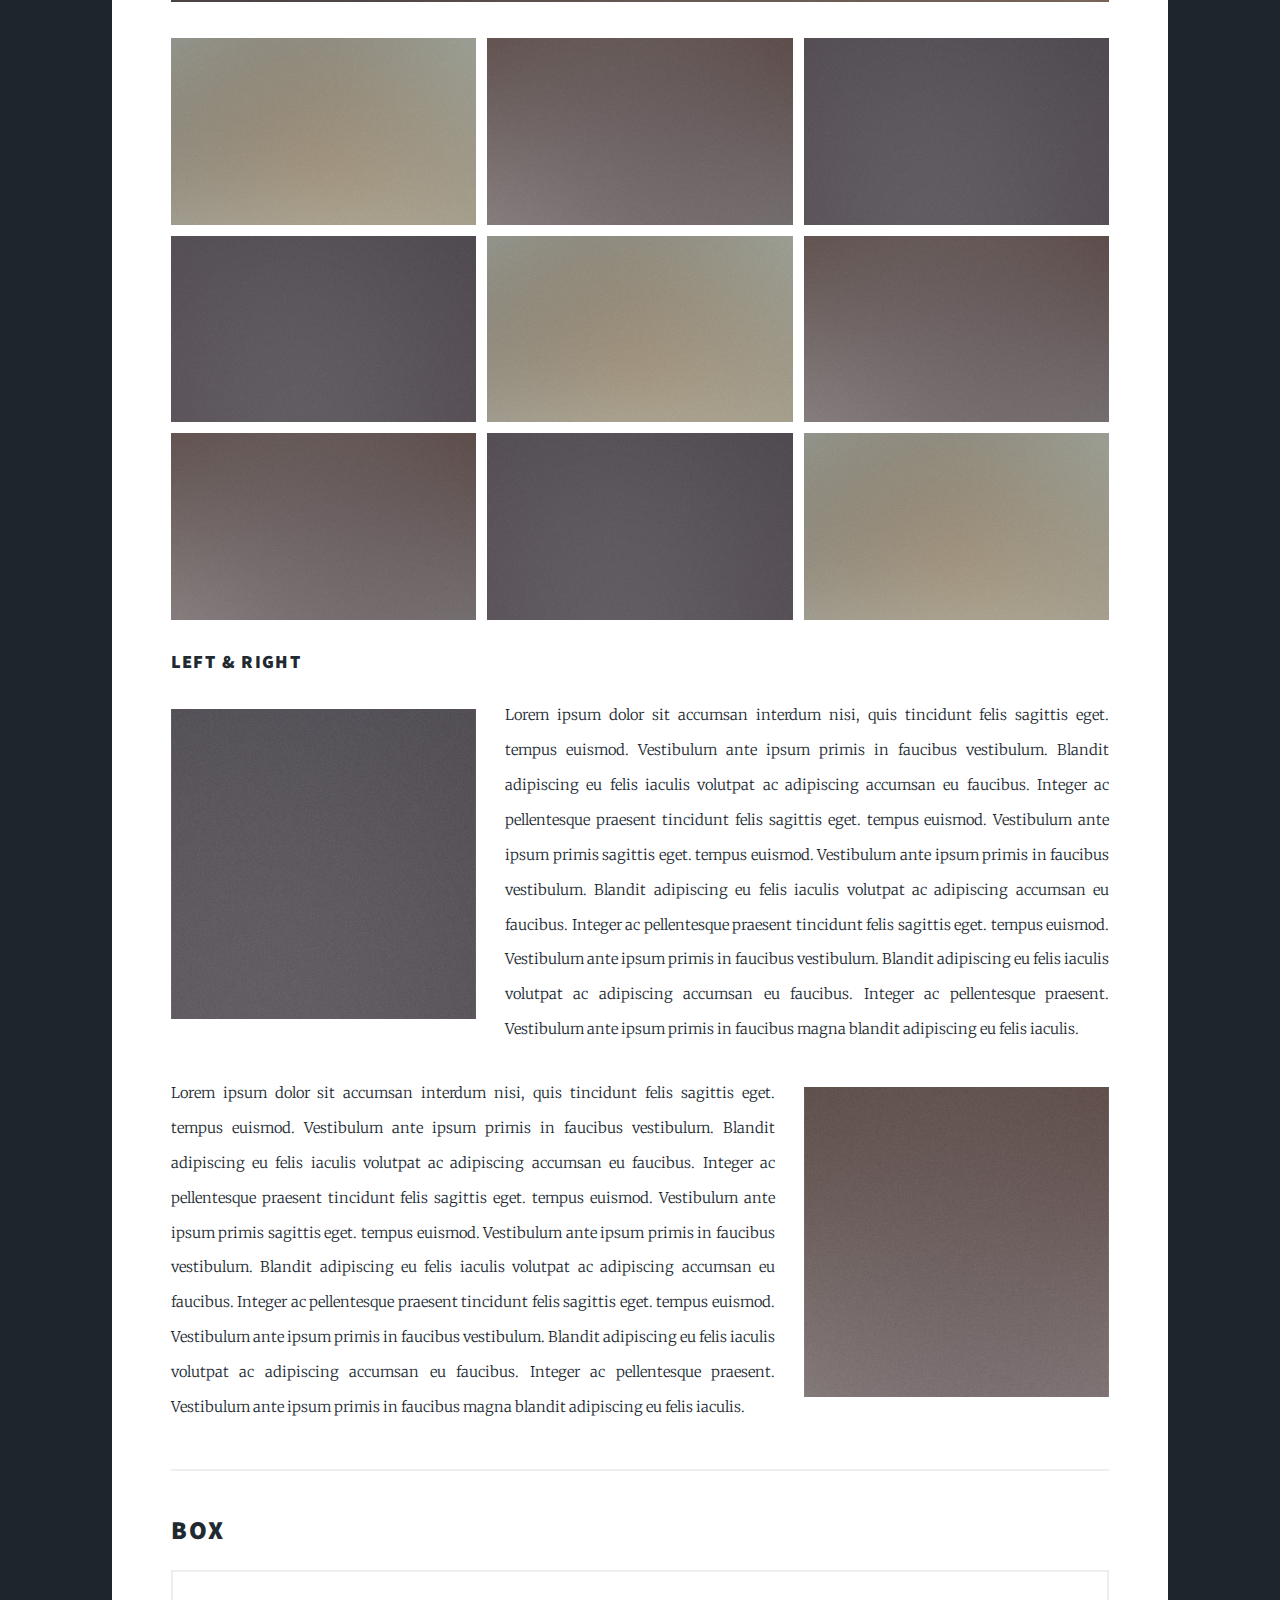
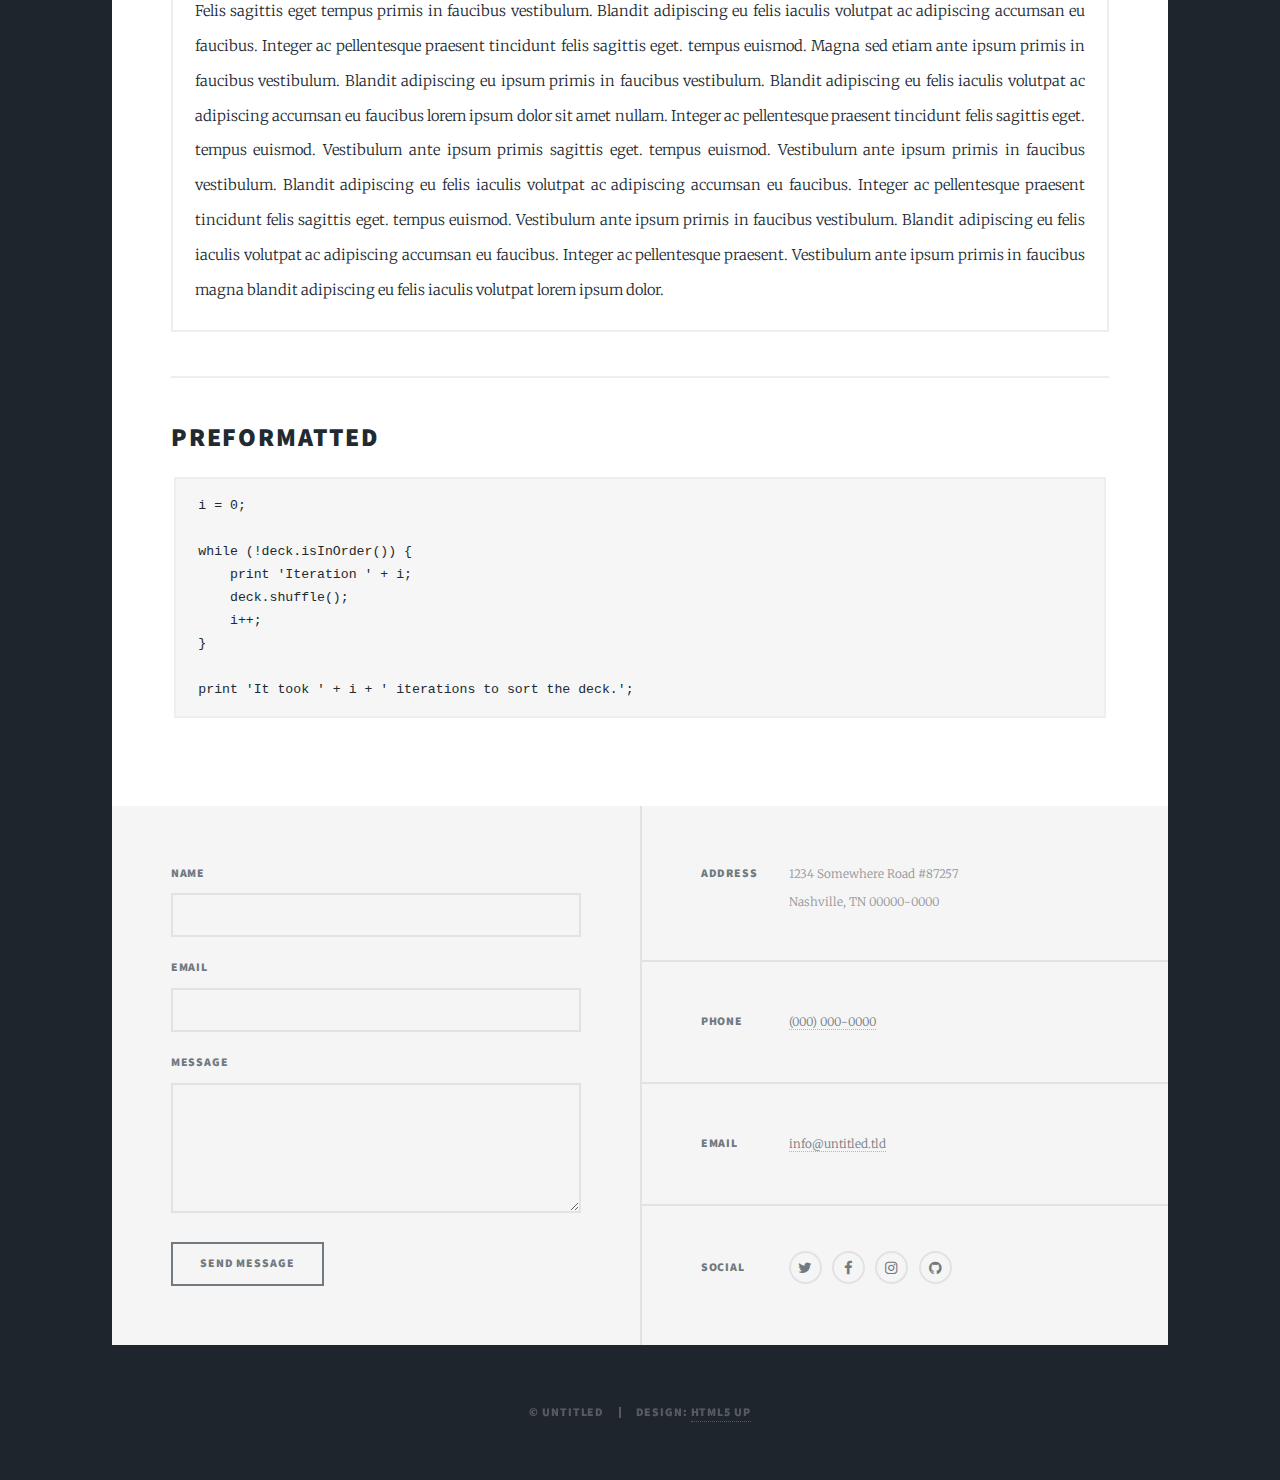
==== commit 93606db4: "Commit from laptop" ====
--- a/elements.html
+++ b/elements.html
@@ -31,9 +31,9 @@
 						</ul>
 						<ul class="icons">
 							<li><a href="#" class="icon fa-twitter"><span class="label">Twitter</span></a></li>
-							<li><a href="#" class="icon fa-facebook"><span class="label">Facebook</span></a></li>
-							<li><a href="#" class="icon fa-instagram"><span class="label">Instagram</span></a></li>
-							<li><a href="#" class="icon fa-github"><span class="label">GitHub</span></a></li>
+							<li><a href="https://www.linkedin.com/in/elizabethyang1/" class="icon fa-linkedin"><span class="label">Facebook</span></a></li>
+							<li><a href="https://www.instagram.com/elizabethyang/" class="icon fa-instagram"><span class="label">Instagram</span></a></li>
+							<li><a href="mailto:elizabetofyang@gmail.com" class="icon fa-envelope"><span class="label">Email</span></a></li>
 						</ul>
 					</nav>
 
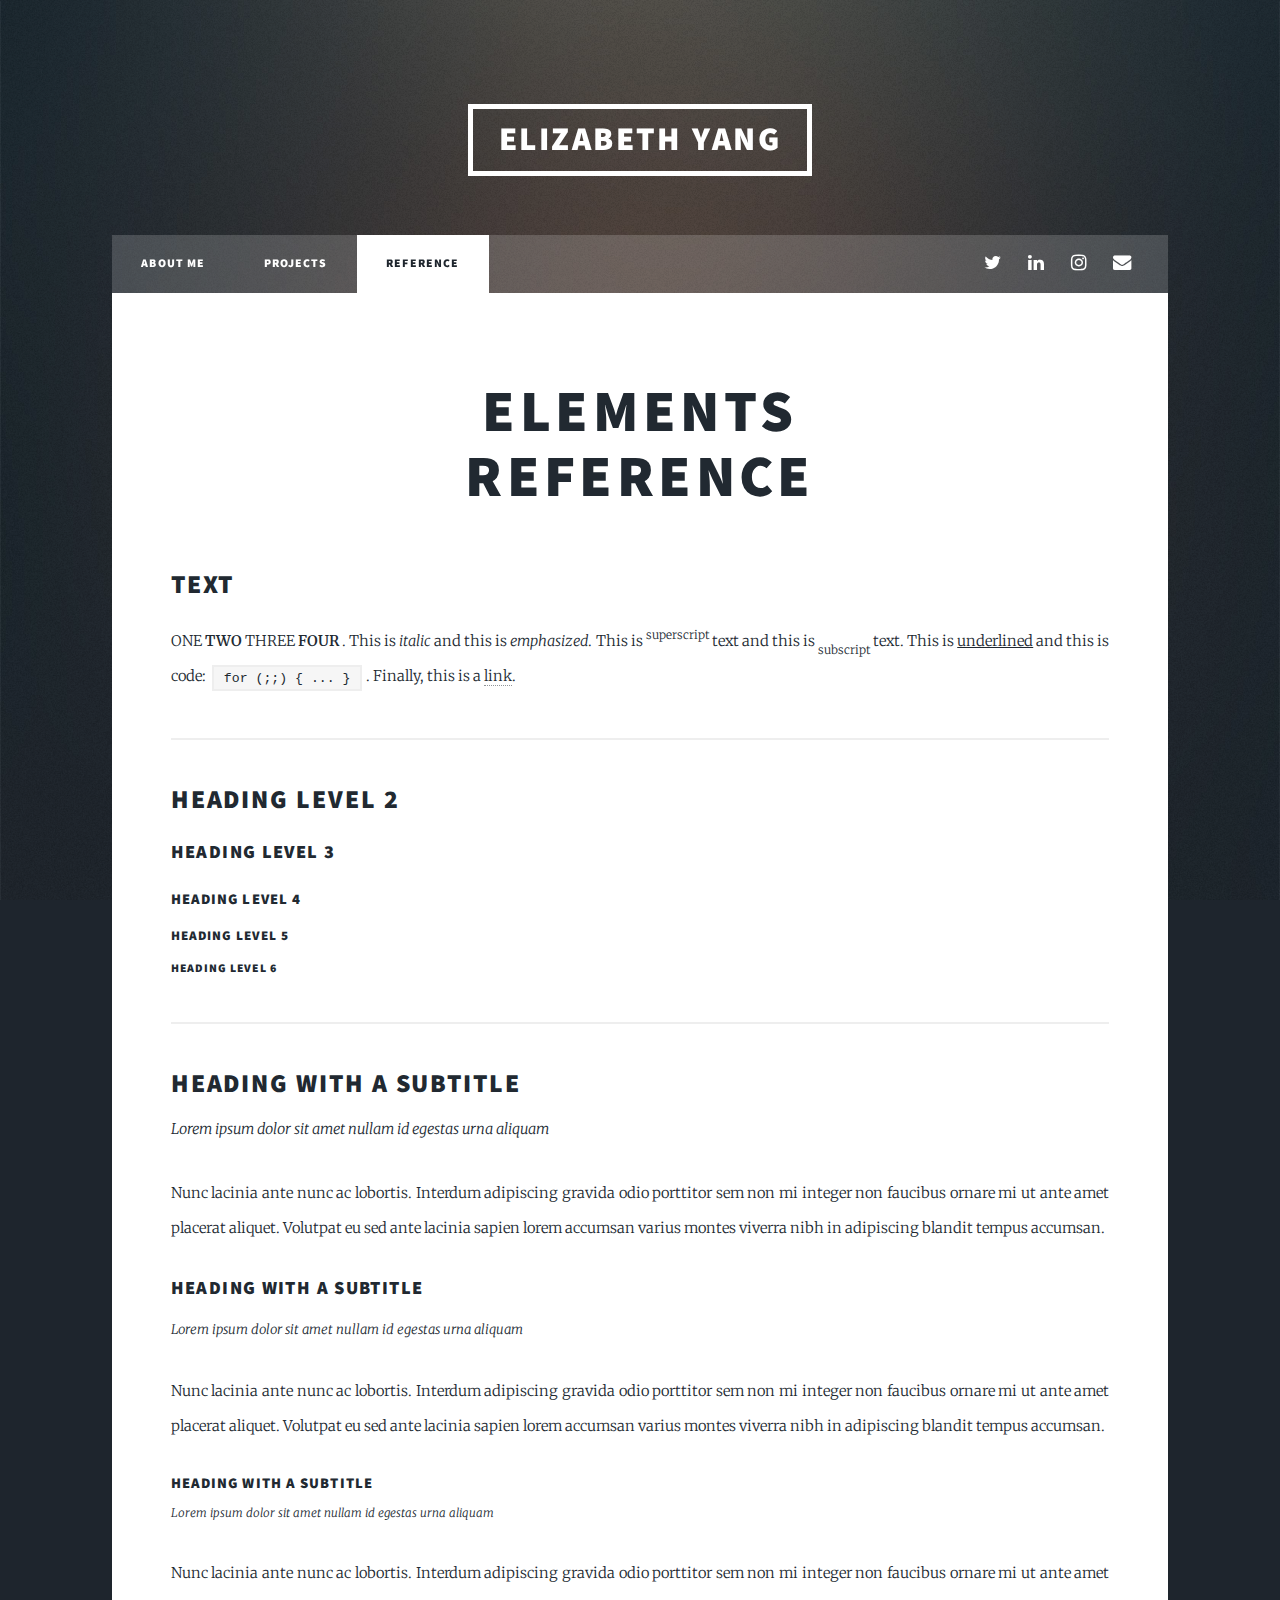
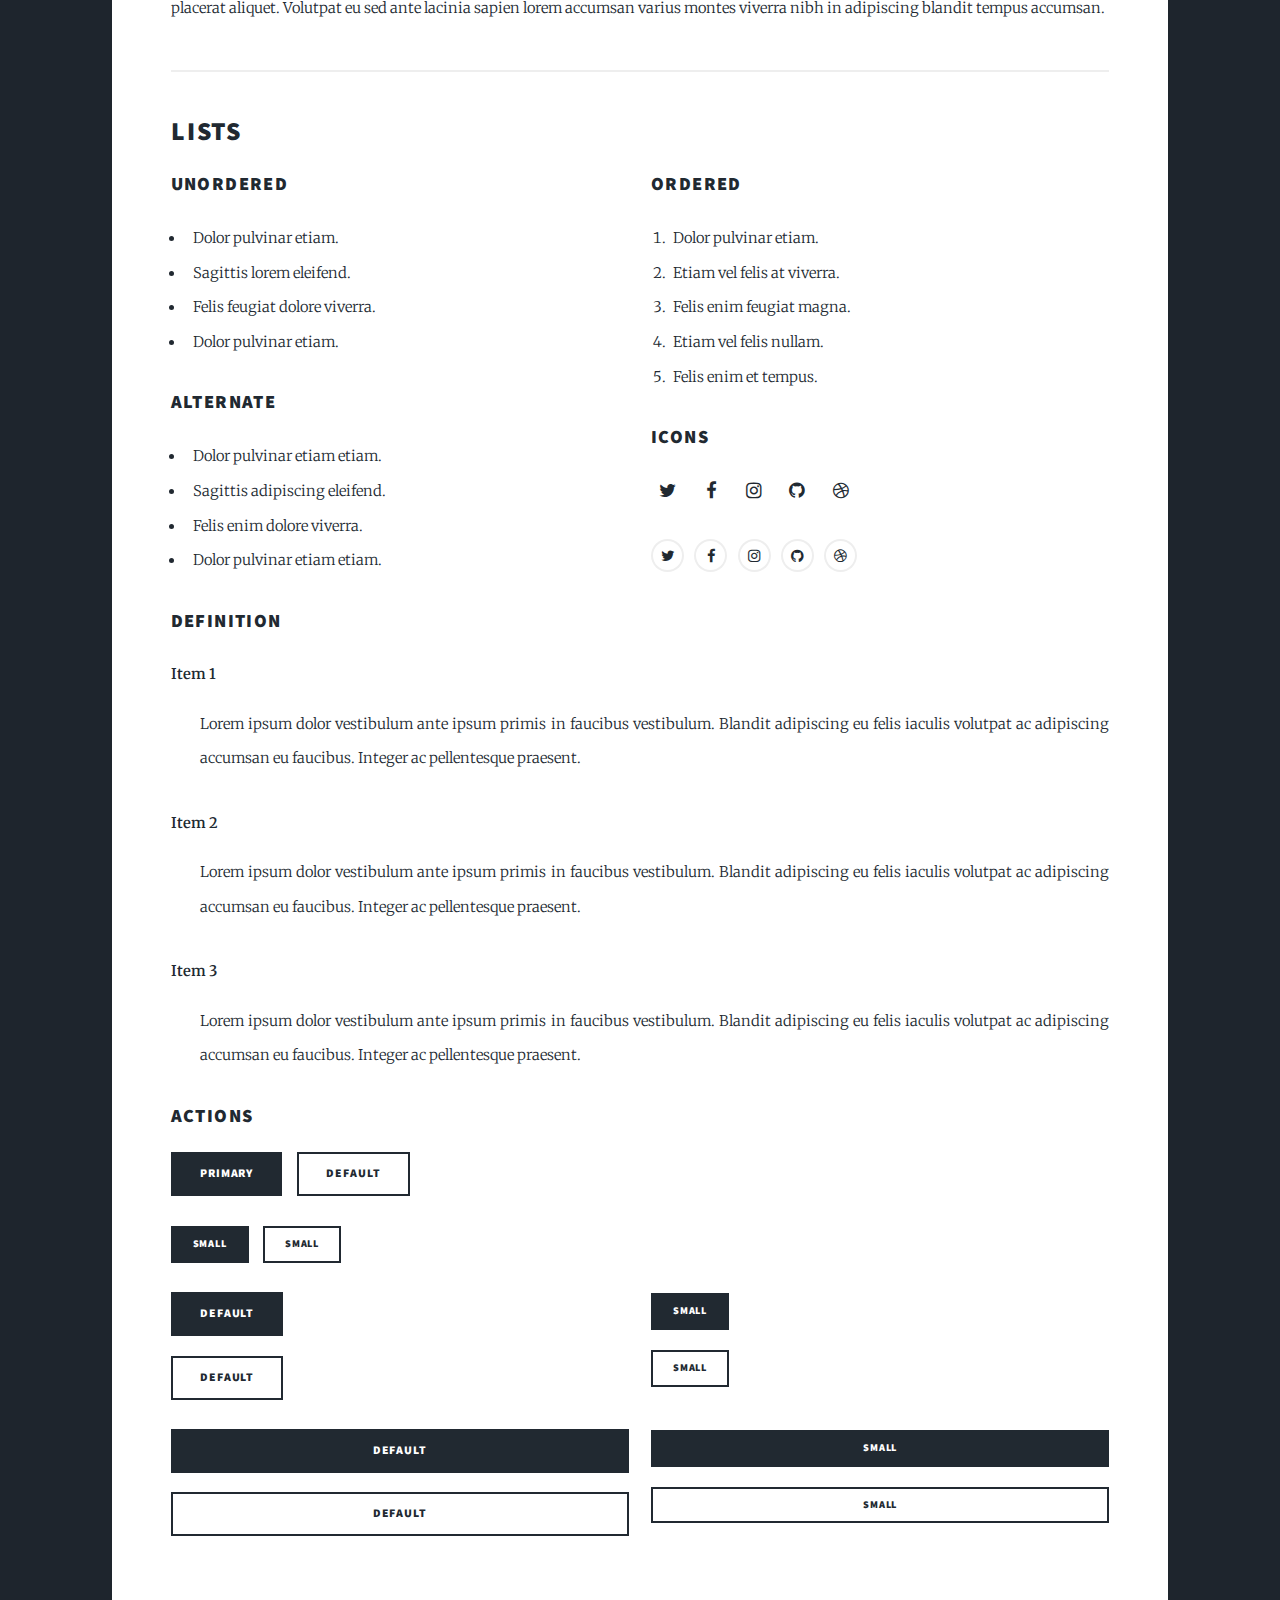
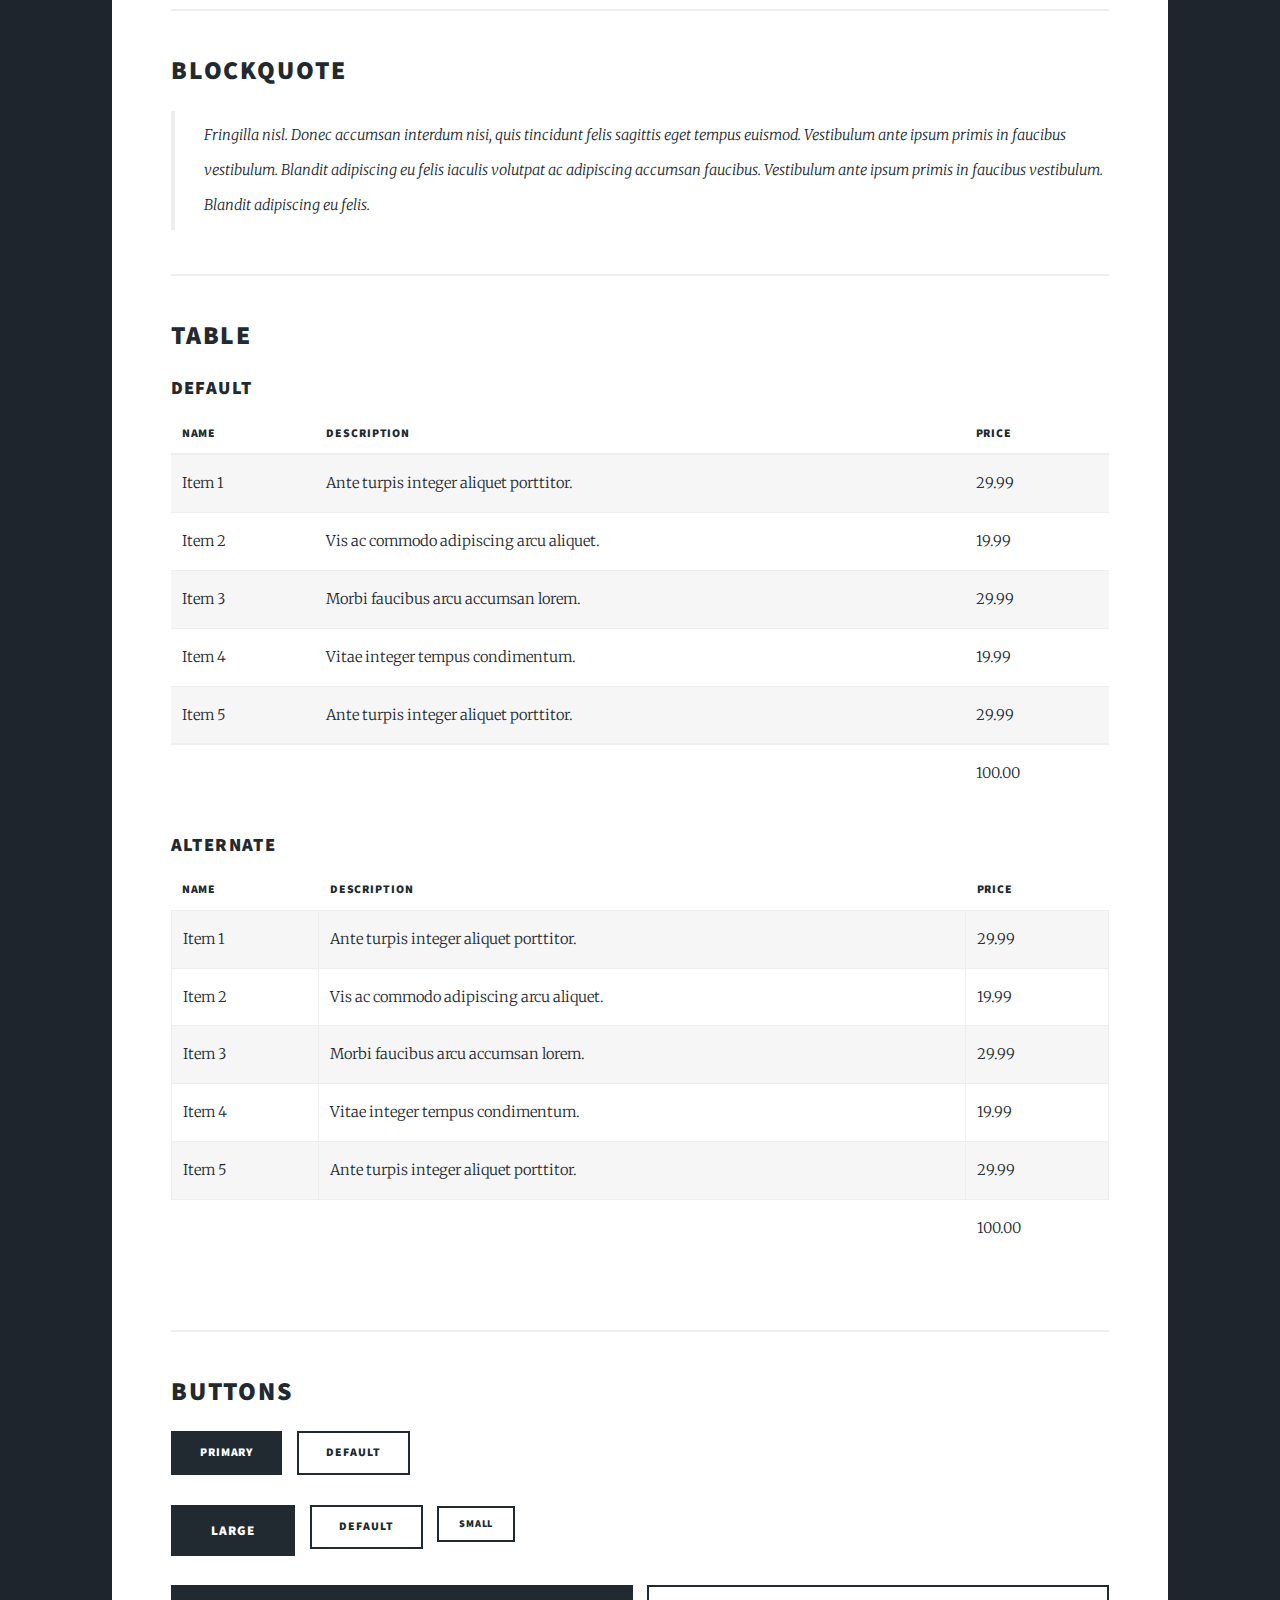
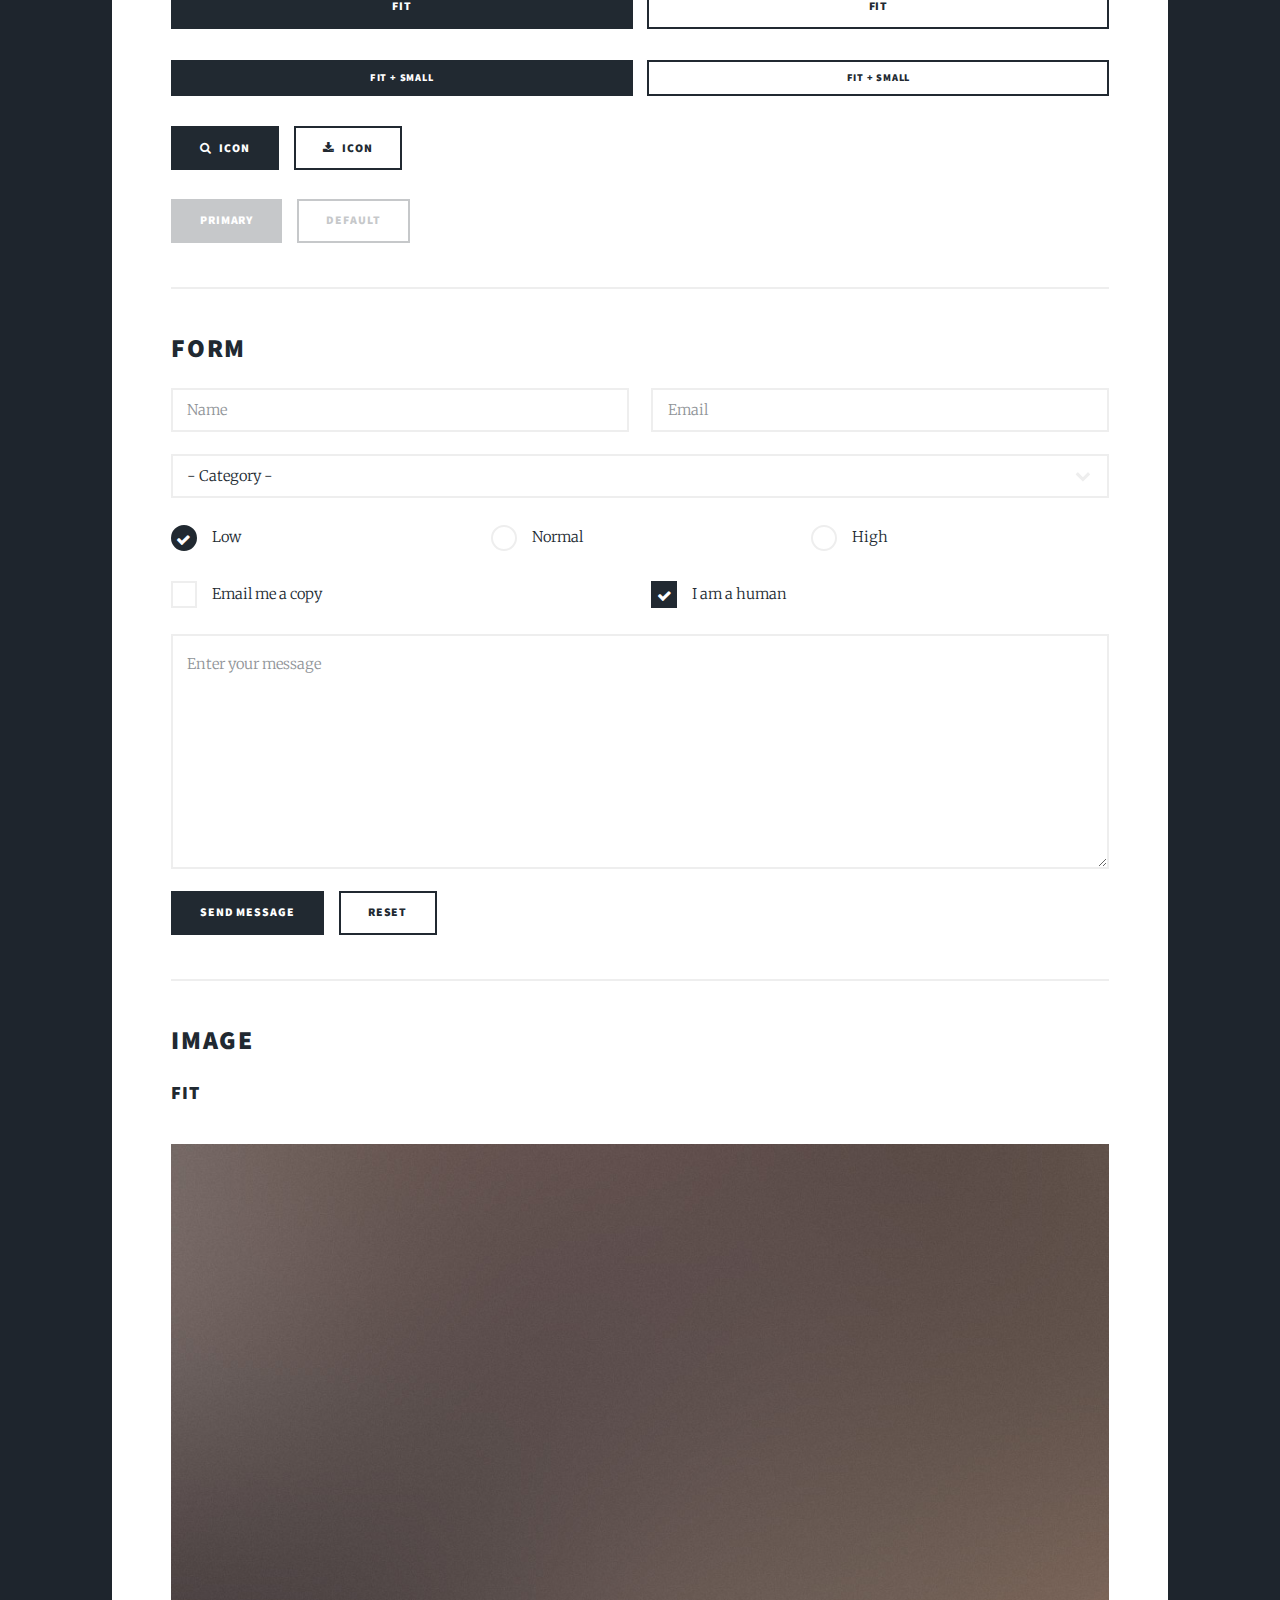
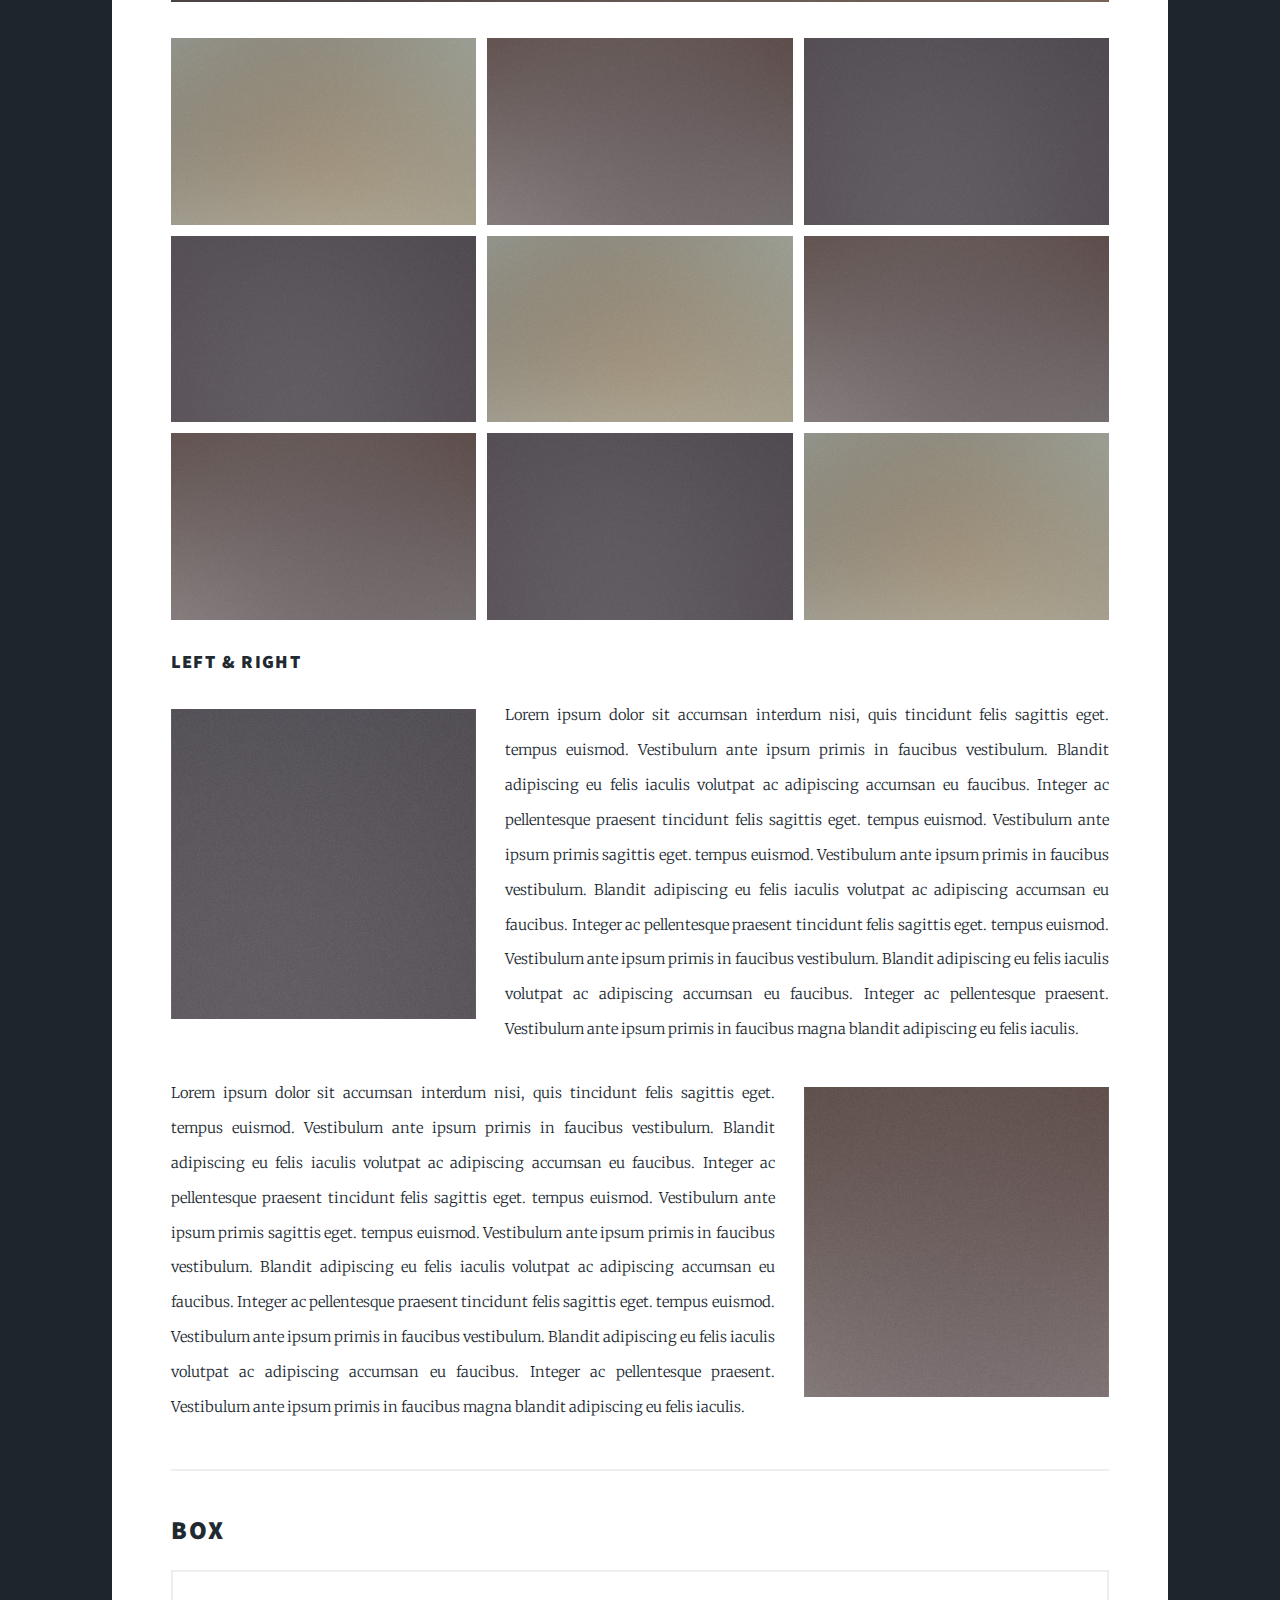
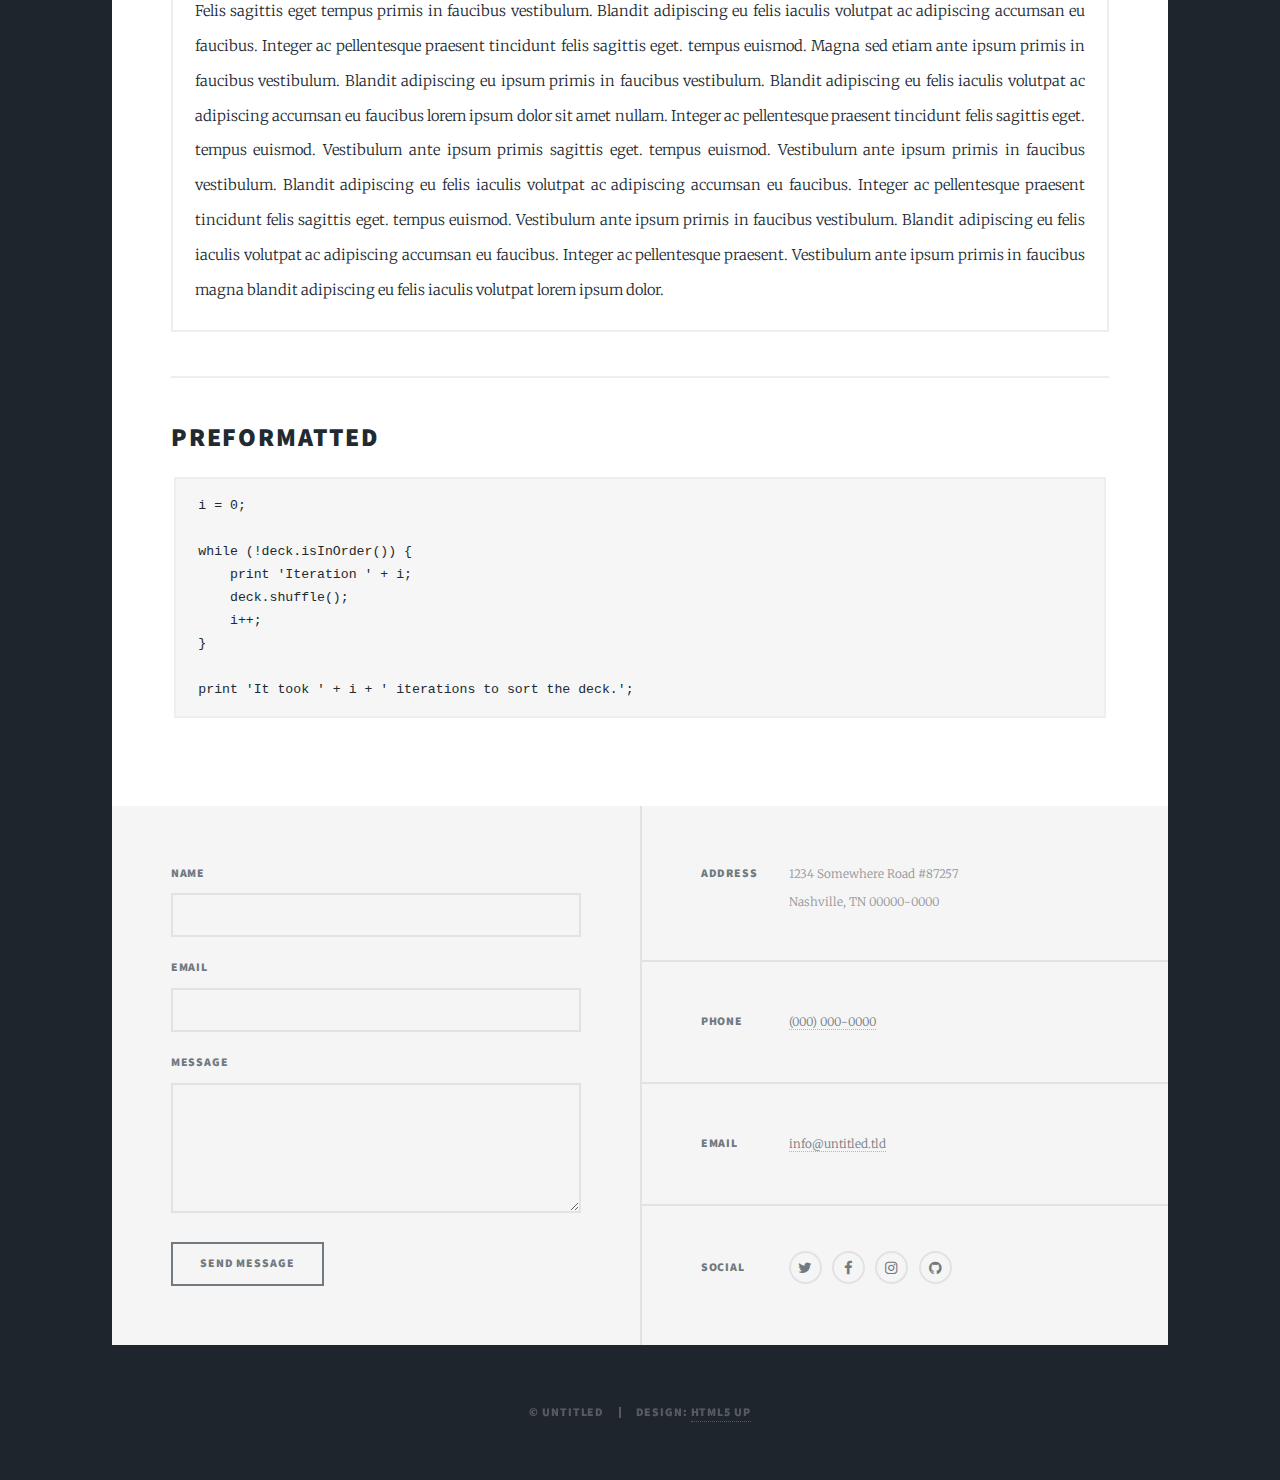
==== commit 4aa0e104: "Update elements.html" ====
--- a/elements.html
+++ b/elements.html
@@ -19,21 +19,21 @@
 
 				<!-- Header -->
 					<header id="header">
-						<a href="index.html" class="logo">Massively</a>
+						<a href="index.html" class="logo">Elizabeth Yang</a>
 					</header>
 
 				<!-- Nav -->
 					<nav id="nav">
 						<ul class="links">
-							<li><a href="index.html">TITLE </a></li>
-							<li><a href="generic.html">Generic Page</a></li>
-							<li class="active"><a href="elements.html">Elements Reference</a></li>
+							<li><a href="index.html">ABOUT ME</a></li>
+							<li><a href="generic.html">PROJECTS</a></li>
+							<li class="active"><a href="elements.html">Reference</a></li>
 						</ul>
 						<ul class="icons">
 							<li><a href="#" class="icon fa-twitter"><span class="label">Twitter</span></a></li>
 							<li><a href="https://www.linkedin.com/in/elizabethyang1/" class="icon fa-linkedin"><span class="label">Facebook</span></a></li>
 							<li><a href="https://www.instagram.com/elizabethyang/" class="icon fa-instagram"><span class="label">Instagram</span></a></li>
-							<li><a href="mailto:elizabetofyang@gmail.com" class="icon fa-envelope"><span class="label">Email</span></a></li>
+							<li><a href="mailto:elizabethofyang@gmail.com" class="icon fa-envelope"><span class="label">Email</span></a></li>
 						</ul>
 					</nav>
 
--- a/assets/css/main.css
+++ b/assets/css/main.css
@@ -24,6 +24,15 @@
 	font-size: 100%;
 	font: inherit;
 	vertical-align: baseline;}
+
+
+.emi{
+    font-size: 100spx;
+    font-family: cursive;
+    
+    .sarif{font-size: 100spx;
+        font-family: "Helvetica Neue"}
+}
 
 article, aside, details, figcaption, figure,
 footer, header, hgroup, menu, nav, section {
